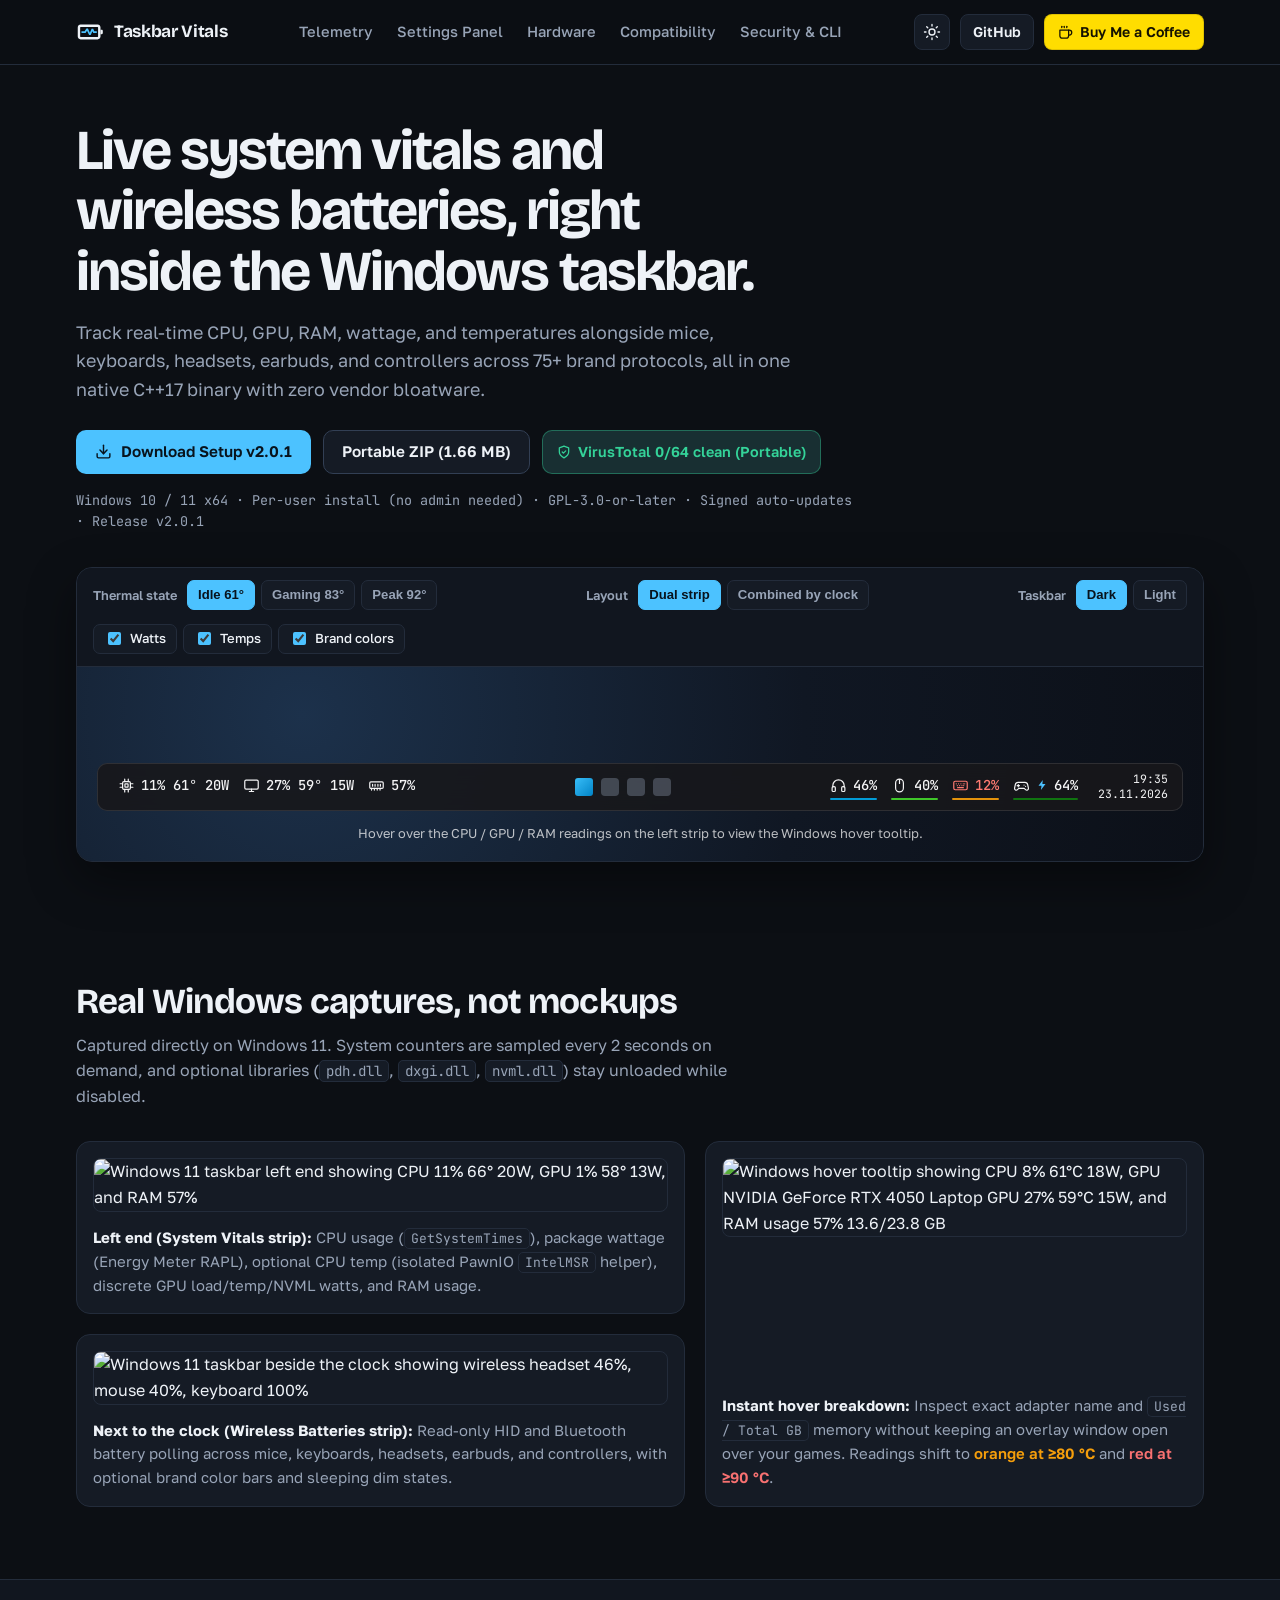
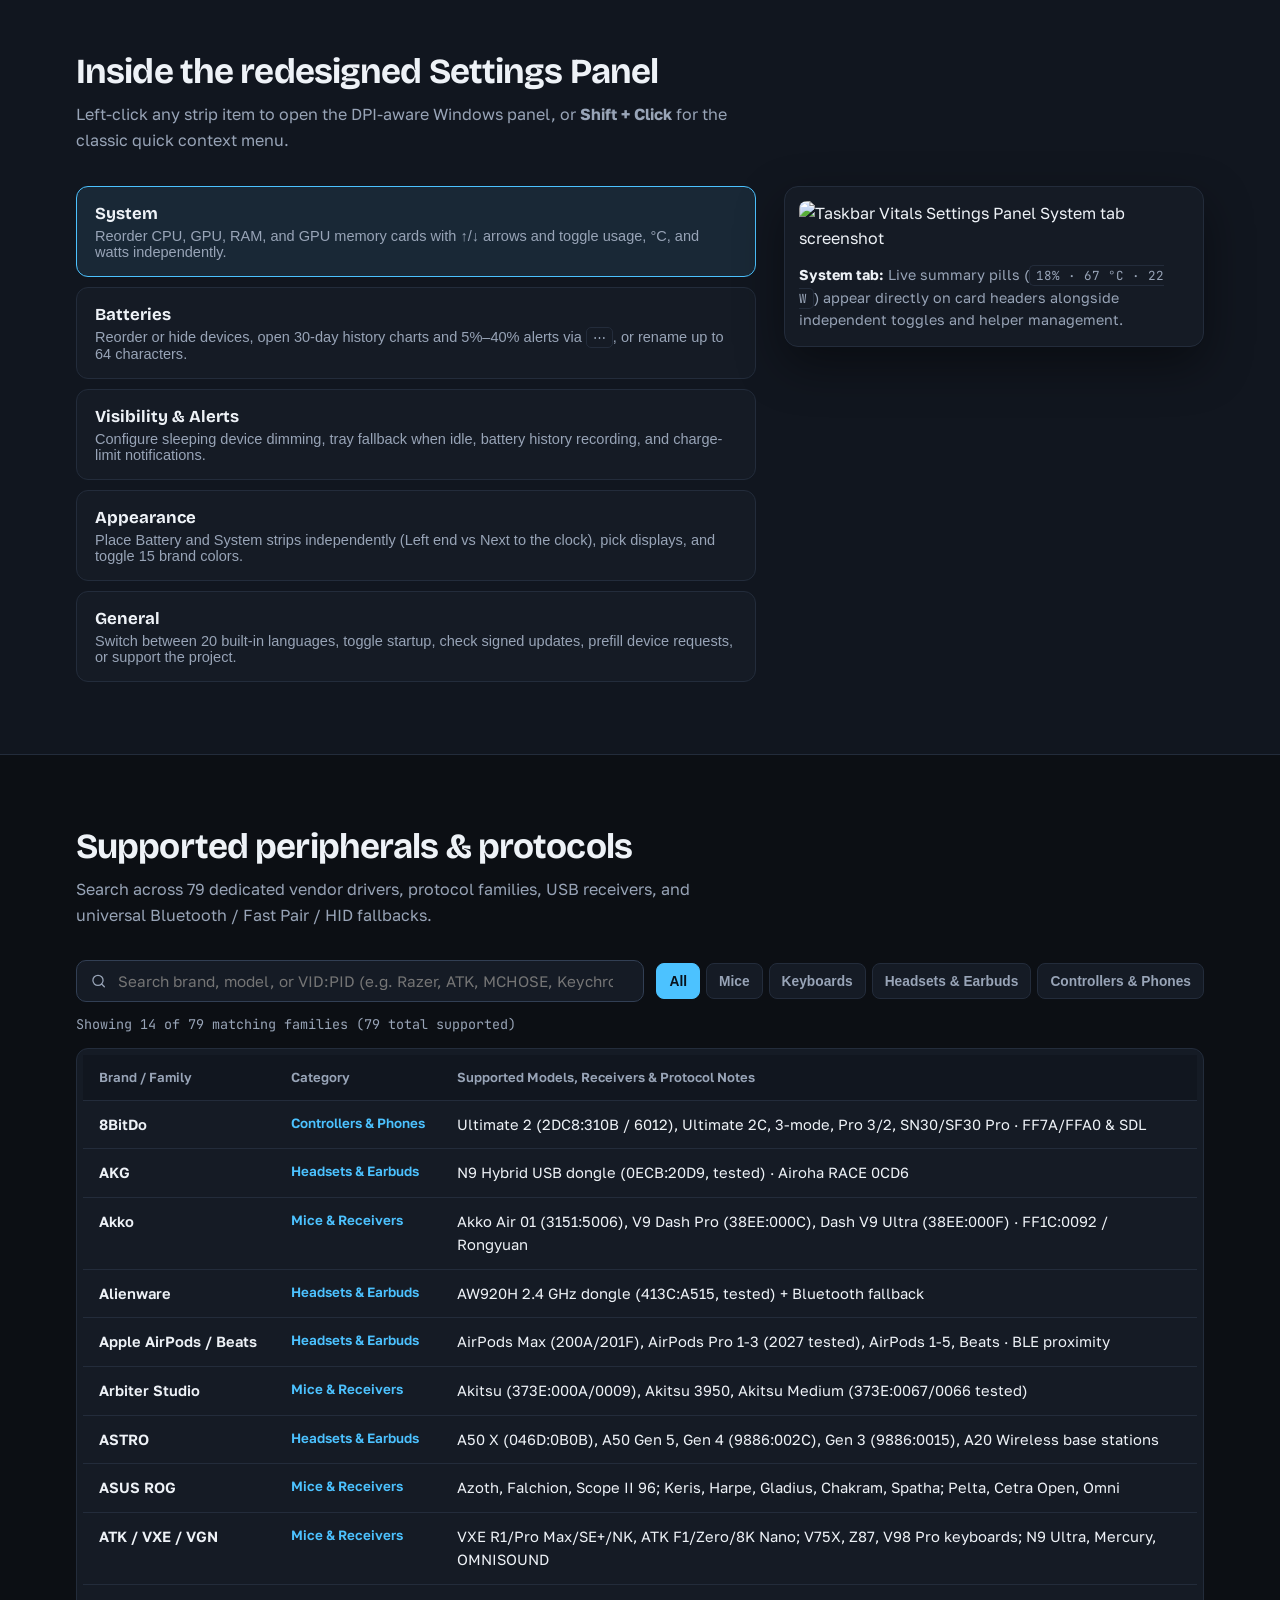
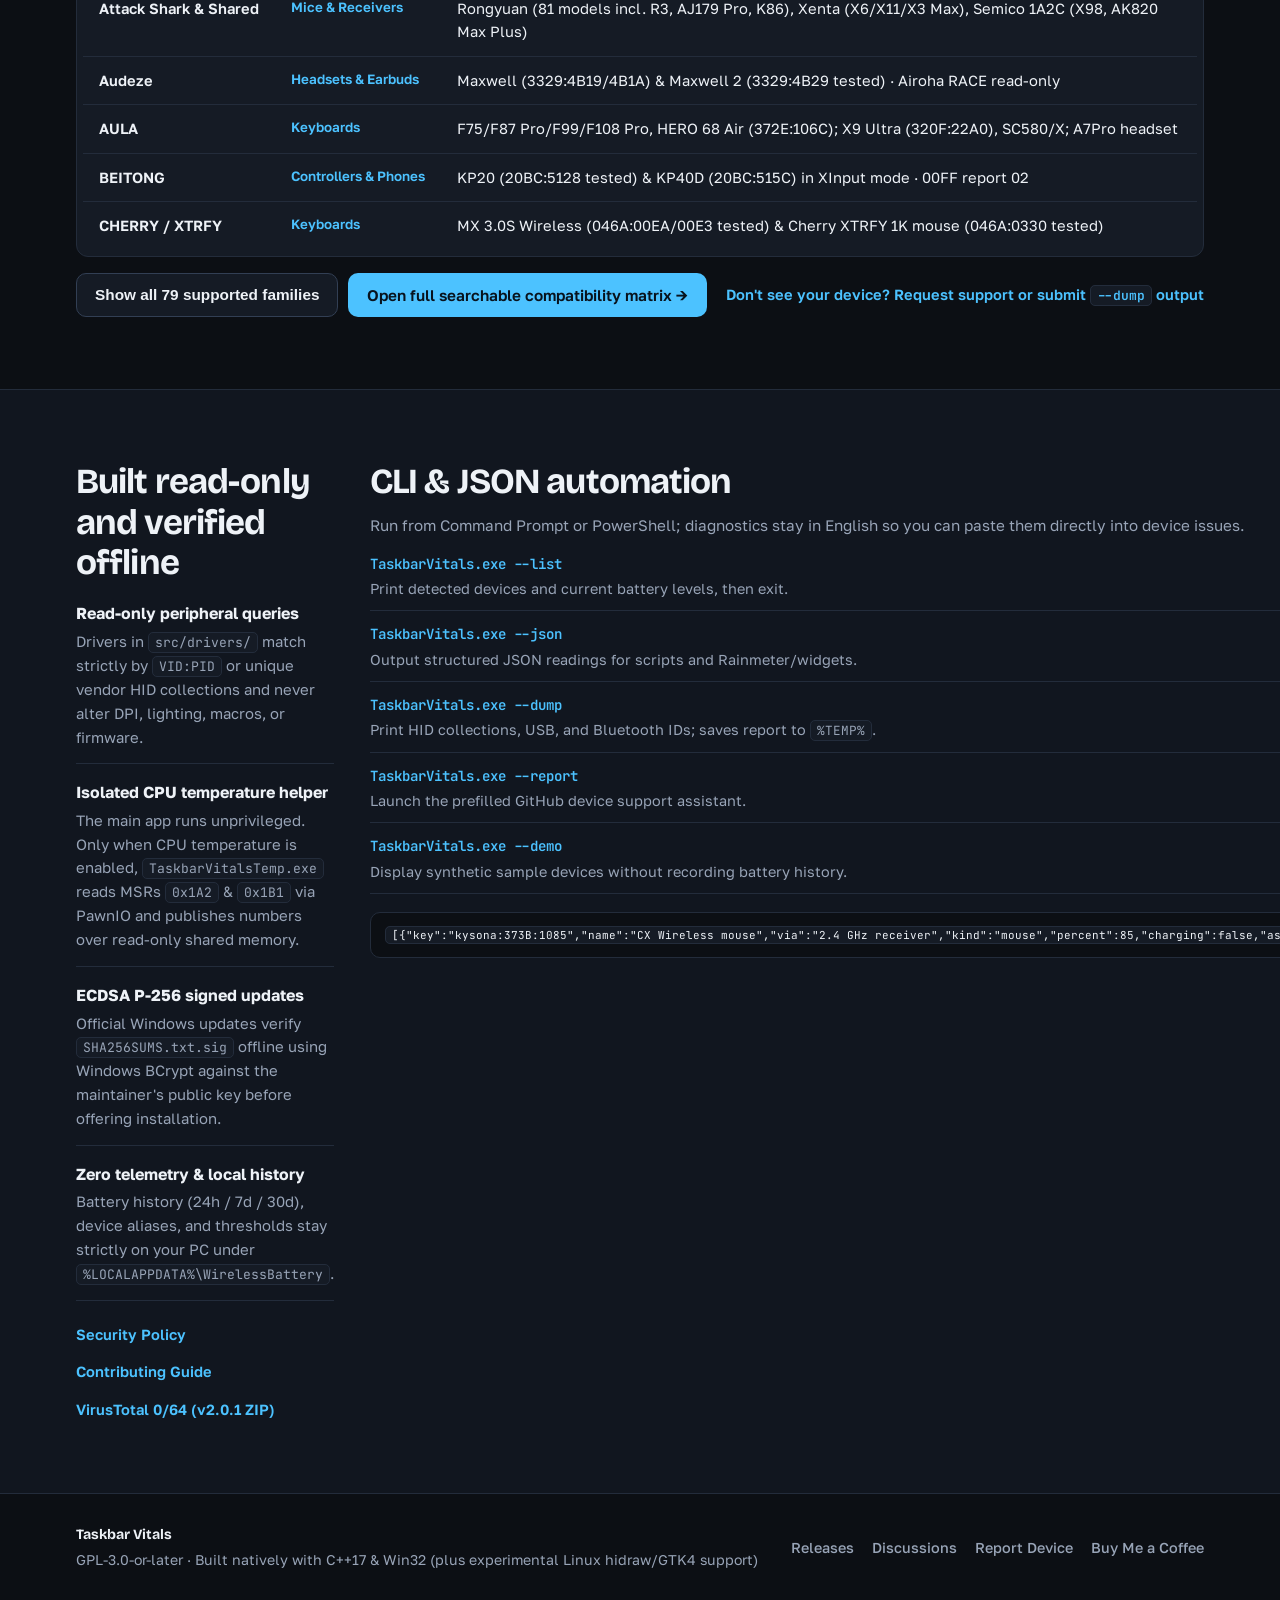
==== site/index.html @ dc050e10 "Merge overnight improvements and package Taskbar Vitals 2.0.0" ====
<!DOCTYPE html>
<html lang="en" data-theme="dark">
<head>
  <meta charset="utf-8">
  <meta name="viewport" content="width=device-width, initial-scale=1">
  <title>Taskbar Vitals: Live Windows System Telemetry &amp; Wireless Peripheral Batteries</title>
  <meta name="description" content="Native C++17 utility for Windows 10 and 11 that displays live CPU, GPU, RAM, wattage, and temperature metrics alongside wireless mouse, keyboard, headset, and controller battery levels directly on your taskbar.">
  <meta property="og:title" content="Taskbar Vitals">
  <meta property="og:description" content="Live CPU, GPU, RAM &amp; wattage telemetry plus direct wireless peripheral battery levels on the Windows taskbar.">
  <meta property="og:type" content="website">
  <meta property="og:url" content="https://symnistaken.github.io/TaskbarVitals/">
  <link rel="icon" type="image/svg+xml" href="docs/readme/logo-dark.svg">
  <link rel="preconnect" href="https://fonts.googleapis.com">
  <link rel="preconnect" href="https://fonts.gstatic.com" crossorigin>
  <link href="https://fonts.googleapis.com/css2?family=Bricolage+Grotesque:opsz,wght@12..96,500;12..96,600;12..96,700&family=Golos+Text:wght@400;500;600&family=JetBrains+Mono:wght@400;500&display=swap" rel="stylesheet">
  <link rel="stylesheet" href="styles.css">
</head>
<body>
  <a class="skip-link" href="#main">Skip to content</a>

  <header class="site-header">
    <div class="container header-inner">
      <a class="brand" href="#top" aria-label="Taskbar Vitals home">
        <svg class="brand-mark" width="28" height="28" viewBox="0 0 512 512" aria-hidden="true">
          <path d="M84,120 H396 C424.7,120 448,143.3 448,172 V340 C448,368.7 424.7,392 396,392 H84 C55.3,392 32,368.7 32,340 V172 C32,143.3 55.3,120 84,120 Z M84,164 H396 C400.4,164 404,167.6 404,172 V340 C404,344.4 400.4,348 396,348 H84 C79.6,348 76,344.4 76,340 V172 C76,167.6 79.6,164 84,164 Z" fill="currentColor" fill-rule="evenodd" clip-rule="evenodd"/>
          <path d="M448,216 H470 C481,216 490,225 490,236 V276 C490,287 481,296 470,296 H448 Z" fill="currentColor"/>
          <path d="M100,272 L174.5,272 L201.5,232.2 L239.5,312.8 L268.6,312.6 L300.7,241.3 L316.1,272 L380,272 L380,240 L335.9,240 L314.3,196.8 L285.4,197.4 L253.7,267.8 L218.5,193.2 L190.8,191 L157.5,240 L100,240 Z" fill="var(--accent)"/>
        </svg>
        <span class="brand-name">Taskbar Vitals</span>
      </a>

      <nav class="main-nav" aria-label="Primary navigation">
        <a href="#telemetry">Telemetry</a>
        <a href="#settings">Settings Panel</a>
        <a href="#hardware">Hardware</a>
        <a href="compatibility.html">Compatibility</a>
        <a href="#security">Security &amp; CLI</a>
      </nav>

      <div class="header-actions">
        <button id="theme-toggle" class="icon-btn" type="button" aria-label="Toggle light or dark site theme" title="Switch theme">
          <svg width="18" height="18" viewBox="0 0 24 24" fill="none" stroke="currentColor" stroke-width="1.8" stroke-linecap="round" stroke-linejoin="round" aria-hidden="true">
            <circle cx="12" cy="12" r="4"/>
            <path d="M12 2v2M12 20v2M4.93 4.93l1.41 1.41M17.66 17.66l1.41 1.41M2 12h2M20 12h2M6.34 17.66l-1.41 1.41M19.07 4.93l-1.41 1.41"/>
          </svg>
        </button>
        <a class="nav-link-btn" href="https://github.com/symNistaken/TaskbarVitals" target="_blank" rel="noopener">GitHub</a>
        <a class="coffee-btn" href="https://buymeacoffee.com/symnistaken" target="_blank" rel="noopener">
          <svg width="15" height="15" viewBox="0 0 24 24" fill="none" stroke="currentColor" stroke-width="2" stroke-linecap="round" stroke-linejoin="round" aria-hidden="true">
            <path d="M17 8h1a4 4 0 1 1 0 8h-1"/>
            <path d="M3 8h14v9a4 4 0 0 1-4 4H7a4 4 0 0 1-4-4Z"/>
            <line x1="6" x2="6" y1="2" y2="4"/>
            <line x1="10" x2="10" y1="2" y2="4"/>
            <line x1="14" x2="14" y1="2" y2="4"/>
          </svg>
          <span>Buy Me a Coffee</span>
        </a>
      </div>
    </div>
  </header>

  <main id="main">
    <section id="top" class="hero">
      <div class="container">
        <div class="hero-copy">
          <h1>Live system vitals and wireless batteries, right inside the Windows taskbar.</h1>
          <p class="hero-lead">
            Track real-time CPU, GPU, RAM, wattage, and temperatures alongside mice, keyboards, headsets, earbuds, and controllers across 75+ brand protocols, all in one native C++17 binary with zero vendor bloatware.
          </p>

          <div class="hero-cta-row">
            <a id="download-setup-btn" class="btn btn-primary" href="https://github.com/symNistaken/TaskbarVitals/releases/download/v2.0.1/TaskbarVitals-Setup-2.0.1.exe">
              <svg width="17" height="17" viewBox="0 0 24 24" fill="none" stroke="currentColor" stroke-width="2" stroke-linecap="round" stroke-linejoin="round" aria-hidden="true">
                <path d="M21 15v4a2 2 0 0 1-2 2H5a2 2 0 0 1-2-2v-4"/>
                <polyline points="7 10 12 15 17 10"/>
                <line x1="12" x2="12" y1="15" y2="3"/>
              </svg>
              <span id="download-setup-label">Download Setup v2.0.1</span>
            </a>
            <a id="download-zip-btn" class="btn btn-secondary" href="https://github.com/symNistaken/TaskbarVitals/releases/download/v2.0.1/TaskbarVitals-2.0.1-portable.zip">
              <span id="download-zip-label">Portable ZIP (1.66 MB)</span>
            </a>
            <a class="vt-pill" href="https://www.virustotal.com/gui/file/61670399e3f125e274d904cc1d2a103986161d6975e5c0ac3d7eeba90c66ba6a" target="_blank" rel="noopener">
              <svg width="14" height="14" viewBox="0 0 24 24" fill="none" stroke="currentColor" stroke-width="2.2" stroke-linecap="round" stroke-linejoin="round" aria-hidden="true">
                <path d="M12 22s8-4 8-10V5l-8-3-8 3v7c0 6 8 10 8 10z"/>
                <polyline points="9 12 11 14 15 10"/>
              </svg>
              <span>VirusTotal 0/64 clean (Portable)</span>
            </a>
          </div>

          <p class="hero-facts mono">
            Windows 10 / 11 x64 · Per-user install (no admin needed) · GPL-3.0-or-later · Signed auto-updates · Release <span id="live-version">v2.0.1</span>
          </p>
        </div>

        <div class="sim-shell" aria-label="Interactive Windows taskbar simulator">
          <div class="sim-controls">
            <div class="control-group" role="group" aria-label="Load temperature preset">
              <span class="control-label">Thermal state</span>
              <button class="seg-btn is-active" type="button" data-preset="normal">Idle 61°</button>
              <button class="seg-btn" type="button" data-preset="elevated">Gaming 83°</button>
              <button class="seg-btn" type="button" data-preset="high">Peak 92°</button>
            </div>

            <div class="control-group" role="group" aria-label="Strip placement">
              <span class="control-label">Layout</span>
              <button class="seg-btn is-active" type="button" data-layout="dual">Dual strip</button>
              <button class="seg-btn" type="button" data-layout="combined">Combined by clock</button>
            </div>

            <div class="control-group" role="group" aria-label="Taskbar theme">
              <span class="control-label">Taskbar</span>
              <button class="seg-btn is-active" type="button" data-bar-theme="dark">Dark</button>
              <button class="seg-btn" type="button" data-bar-theme="light">Light</button>
            </div>

            <div class="control-group" role="group" aria-label="Toggle telemetry indicators">
              <label class="check-chip"><input type="checkbox" data-toggle="watts" checked><span>Watts</span></label>
              <label class="check-chip"><input type="checkbox" data-toggle="temps" checked><span>Temps</span></label>
              <label class="check-chip"><input type="checkbox" data-toggle="brands" checked><span>Brand colors</span></label>
            </div>
          </div>

          <div id="desktop-stage" class="desktop-stage" data-bar-theme="dark">
            <div id="sim-tooltip" class="sim-tooltip" role="status" aria-live="polite">
              <div>CPU: <span id="tt-cpu">11%, 61 °C, 20 W</span></div>
              <div>GPU (NVIDIA GeForce RTX 4050 Laptop GPU): <span id="tt-gpu">27%, 59 °C, 15 W</span></div>
              <div>RAM usage: <span id="tt-ram">57% (13.6 / 23.8 GB)</span></div>
            </div>

            <div id="taskbar-preview" class="taskbar-preview" data-layout="dual">
              <div id="strip-system" class="strip strip-left" tabindex="0" aria-label="Hover or focus to inspect live system tooltip">
                <span class="strip-item" id="item-cpu">
                  <svg class="tv-ico" viewBox="0 0 24 24" aria-hidden="true"><rect x="6.5" y="6.5" width="11" height="11" rx="1.8"/><rect x="9.8" y="9.8" width="4.4" height="4.4" rx=".6"/><path d="M9.5 3v3.5M14.5 3v3.5M9.5 17.5V21M14.5 17.5V21M3 9.5h3.5M3 14.5h3.5M17.5 9.5H21M17.5 14.5H21"/></svg>
                  <span class="mono" id="val-cpu">11% 61° 20W</span>
                </span>
                <span class="strip-item" id="item-gpu">
                  <svg class="tv-ico" viewBox="0 0 24 24" aria-hidden="true"><rect x="2.5" y="4.5" width="19" height="12.5" rx="1.8"/><path d="M9 20.5h6M12 17v3.5"/></svg>
                  <span class="mono" id="val-gpu">27% 59° 15W</span>
                </span>
                <span class="strip-item" id="item-ram">
                  <svg class="tv-ico" viewBox="0 0 24 24" aria-hidden="true"><rect x="2.5" y="7" width="19" height="9" rx="1.6"/><path d="M6.5 10.5v2.5M10 10.5v2.5M14 10.5v2.5M17.5 10.5v2.5M5 16v2.5M9 16v2.5M13 16v2.5M17 16v2.5"/></svg>
                  <span class="mono" id="val-ram">57%</span>
                </span>
              </div>

              <div class="taskbar-center-icons" aria-hidden="true">
                <span class="win-start"></span>
                <span class="win-app"></span>
                <span class="win-app"></span>
                <span class="win-app"></span>
              </div>

              <div class="taskbar-right">
                <div id="strip-batteries" class="strip strip-right">
                  <span class="strip-item bat-item" data-brand="#00a8e8">
                    <svg class="tv-ico" viewBox="0 0 24 24" aria-hidden="true"><path d="M4 14v-2a8 8 0 0 1 16 0v2"/><rect x="3" y="13.5" width="4.5" height="7" rx="1.6"/><rect x="16.5" y="13.5" width="4.5" height="7" rx="1.6"/></svg>
                    <span class="mono">46%</span>
                    <span class="brand-bar" style="background:#00a8e8"></span>
                  </span>
                  <span class="strip-item bat-item" data-brand="#44d62c">
                    <svg class="tv-ico" viewBox="0 0 24 24" aria-hidden="true"><rect x="6.5" y="3" width="11" height="18" rx="5.5"/><path d="M12 3.5v5.5"/></svg>
                    <span class="mono">40%</span>
                    <span class="brand-bar" style="background:#44d62c"></span>
                  </span>
                  <span class="strip-item bat-item is-low" data-brand="#f59e0b">
                    <svg class="tv-ico" viewBox="0 0 24 24" aria-hidden="true"><rect x="2.5" y="6" width="19" height="12" rx="2"/><path d="M6 9.6h.01M9.3 9.6h.01M12.6 9.6h.01M15.9 9.6h.01M18 9.6h.01M7.5 12.2h.01M10.8 12.2h.01M14.1 12.2h.01M16.6 12.2h.01M8 15h8"/></svg>
                    <span class="mono">12%</span>
                    <span class="brand-bar" style="background:#f59e0b"></span>
                  </span>
                  <span class="strip-item bat-item" data-brand="#107c10">
                    <svg class="tv-ico" viewBox="0 0 24 24" aria-hidden="true"><path d="M7.2 7.5h9.6a4 4 0 0 1 3.9 3.2l1.1 5.1a2.4 2.4 0 0 1-4.1 2.1L15.8 16H8.2l-1.9 1.9a2.4 2.4 0 0 1-4.1-2.1l1.1-5.1a4 4 0 0 1 3.9-3.2z"/><path d="M7.5 10.6v3.2M5.9 12.2h3.2M15.6 11.4h.01M17.8 13.2h.01"/></svg>
                    <svg class="bolt-ico" viewBox="0 0 24 24" aria-hidden="true"><path d="M13.5 2 5 13.5h6L9.8 22 19 9.8h-6.2z"/></svg>
                    <span class="mono">64%</span>
                    <span class="brand-bar" style="background:#107c10"></span>
                  </span>
                </div>
                <div class="win-clock mono" aria-hidden="true">
                  <span>19:35</span>
                  <span>23.11.2026</span>
                </div>
              </div>
            </div>
            <p class="stage-hint">Hover over the CPU / GPU / RAM readings on the left strip to view the Windows hover tooltip.</p>
          </div>
        </div>
      </div>
    </section>

    <section id="telemetry" class="band">
      <div class="container">
        <div class="section-head">
          <h2>Real Windows captures, not mockups</h2>
          <p>Captured directly on Windows 11. System counters are sampled every 2 seconds on demand, and optional libraries (<code>pdh.dll</code>, <code>dxgi.dll</code>, <code>nvml.dll</code>) stay unloaded while disabled.</p>
        </div>

        <div class="captures-layout">
          <div class="capture-stack">
            <figure class="capture-frame">
              <img src="docs/screenshots/strip-vitals.png" alt="Windows 11 taskbar left end showing CPU 11% 66° 20W, GPU 1% 58° 13W, and RAM 57%">
              <figcaption>
                <strong>Left end (System Vitals strip):</strong> CPU usage (<code>GetSystemTimes</code>), package wattage (Energy Meter RAPL), optional CPU temp (isolated PawnIO <code>IntelMSR</code> helper), discrete GPU load/temp/NVML watts, and RAM usage.
              </figcaption>
            </figure>

            <figure class="capture-frame">
              <img src="docs/screenshots/strip-batteries.png" alt="Windows 11 taskbar beside the clock showing wireless headset 46%, mouse 40%, keyboard 100%">
              <figcaption>
                <strong>Next to the clock (Wireless Batteries strip):</strong> Read-only HID and Bluetooth battery polling across mice, keyboards, headsets, earbuds, and controllers, with optional brand color bars and sleeping dim states.
              </figcaption>
            </figure>
          </div>

          <figure class="capture-frame capture-tooltip">
            <img src="docs/screenshots/tooltip-vitals.png" alt="Windows hover tooltip showing CPU 8% 61°C 18W, GPU NVIDIA GeForce RTX 4050 Laptop GPU 27% 59°C 15W, and RAM usage 57% 13.6/23.8 GB">
            <figcaption>
              <strong>Instant hover breakdown:</strong> Inspect exact adapter name and <code>Used / Total GB</code> memory without keeping an overlay window open over your games. Readings shift to <span class="tone-amber">orange at ≥80 °C</span> and <span class="tone-red">red at ≥90 °C</span>.
            </figcaption>
          </figure>
        </div>
      </div>
    </section>

    <section id="settings" class="band band-tinted">
      <div class="container">
        <div class="section-head">
          <h2>Inside the redesigned Settings Panel</h2>
          <p>Left-click any strip item to open the DPI-aware Windows panel, or <strong>Shift + Click</strong> for the classic quick context menu.</p>
        </div>

        <div class="panel-showcase">
          <div class="panel-tabs-col">
            <div class="panel-tab-list" role="tablist" aria-label="Settings Panel tabs">
              <button class="panel-tab-btn is-active" role="tab" aria-selected="true" data-tab="system" type="button">
                <strong>System</strong>
                <span>Reorder CPU, GPU, RAM, and GPU memory cards with ↑/↓ arrows and toggle usage, °C, and watts independently.</span>
              </button>
              <button class="panel-tab-btn" role="tab" aria-selected="false" data-tab="batteries" type="button">
                <strong>Batteries</strong>
                <span>Reorder or hide devices, open 30-day history charts and 5%–40% alerts via <code>⋯</code>, or rename up to 64 characters.</span>
              </button>
              <button class="panel-tab-btn" role="tab" aria-selected="false" data-tab="batteries-options" type="button">
                <strong>Visibility &amp; Alerts</strong>
                <span>Configure sleeping device dimming, tray fallback when idle, battery history recording, and charge-limit notifications.</span>
              </button>
              <button class="panel-tab-btn" role="tab" aria-selected="false" data-tab="appearance" type="button">
                <strong>Appearance</strong>
                <span>Place Battery and System strips independently (Left end vs Next to the clock), pick displays, and toggle 15 brand colors.</span>
              </button>
              <button class="panel-tab-btn" role="tab" aria-selected="false" data-tab="general" type="button">
                <strong>General</strong>
                <span>Switch between 20 built-in languages, toggle startup, check signed updates, prefill device requests, or support the project.</span>
              </button>
            </div>
          </div>

          <div class="panel-stage-col">
            <figure class="panel-shot-wrap">
              <img id="panel-shot-img" src="docs/screenshots/panel-system.png" alt="Taskbar Vitals Settings Panel System tab screenshot">
              <figcaption id="panel-shot-cap">
                <strong>System tab:</strong> Live summary pills (<code>18% · 67 °C · 22 W</code>) appear directly on card headers alongside independent toggles and helper management.
              </figcaption>
            </figure>
          </div>
        </div>
      </div>
    </section>

    <section id="hardware" class="band">
      <div class="container">
        <div class="section-head">
          <h2>Supported peripherals &amp; protocols</h2>
          <p>Search across 79 dedicated vendor drivers, protocol families, USB receivers, and universal Bluetooth / Fast Pair / HID fallbacks.</p>
        </div>

        <div class="hw-toolbar">
          <label class="hw-search-wrap" for="hw-search">
            <svg width="16" height="16" viewBox="0 0 24 24" fill="none" stroke="currentColor" stroke-width="2" stroke-linecap="round" stroke-linejoin="round" aria-hidden="true">
              <circle cx="11" cy="11" r="8"/>
              <line x1="21" x2="16.65" y1="21" y2="16.65"/>
            </svg>
            <input id="hw-search" type="search" placeholder="Search brand, model, or VID:PID (e.g. Razer, ATK, MCHOSE, Keychron, 046D)..." autocomplete="off">
          </label>

          <div class="hw-filters" role="group" aria-label="Filter hardware by category">
            <button class="filter-btn is-active" type="button" data-cat="all">All</button>
            <button class="filter-btn" type="button" data-cat="mice">Mice</button>
            <button class="filter-btn" type="button" data-cat="keyboards">Keyboards</button>
            <button class="filter-btn" type="button" data-cat="audio">Headsets &amp; Earbuds</button>
            <button class="filter-btn" type="button" data-cat="controllers">Controllers &amp; Phones</button>
          </div>
        </div>

        <p id="hw-count" class="hw-count mono"></p>

        <div class="hw-table-wrap">
          <table class="hw-table">
            <thead>
              <tr>
                <th>Brand / Family</th>
                <th>Category</th>
                <th>Supported Models, Receivers &amp; Protocol Notes</th>
              </tr>
            </thead>
            <tbody id="hw-tbody"></tbody>
          </table>
        </div>

        <div class="hw-footer-bar">
          <div class="hw-footer-actions">
            <button id="hw-expand-btn" class="btn btn-secondary" type="button">Show all matching brands</button>
            <a id="hw-matrix-link" class="btn btn-primary" href="compatibility.html">Open full searchable compatibility matrix &rarr;</a>
          </div>
          <a class="text-link" href="https://github.com/symNistaken/TaskbarVitals/issues/new?template=device-request.yml" target="_blank" rel="noopener">
            Don't see your device? Request support or submit <code>--dump</code> output
          </a>
        </div>
      </div>
    </section>

    <section id="security" class="band band-tinted">
      <div class="container">
        <div class="ledger-grid">
          <div class="ledger-block">
            <h2>Built read-only and verified offline</h2>
            <ul class="fact-list">
              <li>
                <strong>Read-only peripheral queries</strong>
                <span>Drivers in <code>src/drivers/</code> match strictly by <code>VID:PID</code> or unique vendor HID collections and never alter DPI, lighting, macros, or firmware.</span>
              </li>
              <li>
                <strong>Isolated CPU temperature helper</strong>
                <span>The main app runs unprivileged. Only when CPU temperature is enabled, <code>TaskbarVitalsTemp.exe</code> reads MSRs <code>0x1A2</code> &amp; <code>0x1B1</code> via PawnIO and publishes numbers over read-only shared memory.</span>
              </li>
              <li>
                <strong>ECDSA P-256 signed updates</strong>
                <span>Official Windows updates verify <code>SHA256SUMS.txt.sig</code> offline using Windows BCrypt against the maintainer's public key before offering installation.</span>
              </li>
              <li>
                <strong>Zero telemetry &amp; local history</strong>
                <span>Battery history (24h / 7d / 30d), device aliases, and thresholds stay strictly on your PC under <code>%LOCALAPPDATA%\WirelessBattery</code>.</span>
              </li>
            </ul>
            <div class="doc-links">
              <a href="https://github.com/symNistaken/TaskbarVitals/blob/main/SECURITY.md" target="_blank" rel="noopener">Security Policy</a>
              <a href="https://github.com/symNistaken/TaskbarVitals/blob/main/CONTRIBUTING.md" target="_blank" rel="noopener">Contributing Guide</a>
              <a href="https://www.virustotal.com/gui/file/61670399e3f125e274d904cc1d2a103986161d6975e5c0ac3d7eeba90c66ba6a" target="_blank" rel="noopener">VirusTotal 0/64 (v2.0.1 ZIP)</a>
            </div>
          </div>

          <div class="ledger-block">
            <h2>CLI &amp; JSON automation</h2>
            <p class="ledger-sub">Run from Command Prompt or PowerShell; diagnostics stay in English so you can paste them directly into device issues.</p>
            <dl class="cli-list">
              <div><dt class="mono">TaskbarVitals.exe --list</dt><dd>Print detected devices and current battery levels, then exit.</dd></div>
              <div><dt class="mono">TaskbarVitals.exe --json</dt><dd>Output structured JSON readings for scripts and Rainmeter/widgets.</dd></div>
              <div><dt class="mono">TaskbarVitals.exe --dump</dt><dd>Print HID collections, USB, and Bluetooth IDs; saves report to <code>%TEMP%</code>.</dd></div>
              <div><dt class="mono">TaskbarVitals.exe --report</dt><dd>Launch the prefilled GitHub device support assistant.</dd></div>
              <div><dt class="mono">TaskbarVitals.exe --demo</dt><dd>Display synthetic sample devices without recording battery history.</dd></div>
            </dl>
            <pre class="code-box mono"><code>[{"key":"kysona:373B:1085","name":"CX Wireless mouse","via":"2.4 GHz receiver","kind":"mouse","percent":85,"charging":false,"asleep":false,"connected":true,"millivolts":4029,"graceSec":1800}]</code></pre>
          </div>
        </div>
      </div>
    </section>
  </main>

  <footer class="site-footer">
    <div class="container footer-inner">
      <div class="footer-left">
        <strong>Taskbar Vitals</strong>
        <span>GPL-3.0-or-later · Built natively with C++17 &amp; Win32 (plus experimental Linux hidraw/GTK4 support)</span>
      </div>
      <div class="footer-links">
        <a href="https://github.com/symNistaken/TaskbarVitals/releases" target="_blank" rel="noopener">Releases</a>
        <a href="https://github.com/symNistaken/TaskbarVitals/discussions" target="_blank" rel="noopener">Discussions</a>
        <a href="https://github.com/symNistaken/TaskbarVitals/issues/new/choose" target="_blank" rel="noopener">Report Device</a>
        <a href="https://buymeacoffee.com/symnistaken" target="_blank" rel="noopener">Buy Me a Coffee</a>
      </div>
    </div>
  </footer>

  <script src="app.js"></script>
</body>
</html>
---- site/styles.css ----
:root {
  --bg: #0c0f14;
  --bg-tinted: #11161f;
  --surface: #151b25;
  --surface-hover: #1b2330;
  --border: #232c3b;
  --border-strong: #323f54;
  --fg: #eef2f7;
  --fg-muted: #98a4b7;
  --accent: #4cc2ff;
  --accent-fg: #08131d;
  --accent-soft: rgba(76, 194, 255, 0.12);
  --amber: #f59e0b;
  --red: #f87171;
  --green: #34d399;
  --coffee: #ffdd00;
  --coffee-fg: #141100;
  --shadow: 0 18px 48px rgba(0, 0, 0, 0.42);
  --ease-out: cubic-bezier(0.23, 1, 0.32, 1);
  --font-display: 'Bricolage Grotesque', 'Segoe UI Variable Display', 'Segoe UI', system-ui, sans-serif;
  --font-sans: 'Golos Text', 'Segoe UI Variable Text', 'Segoe UI', system-ui, sans-serif;
  --font-mono: 'JetBrains Mono', 'Cascadia Code', Consolas, monospace;
}

html[data-theme="light"] {
  --bg: #f6f8fb;
  --bg-tinted: #edf1f7;
  --surface: #ffffff;
  --surface-hover: #f2f5fa;
  --border: #d8e0eb;
  --border-strong: #becad9;
  --fg: #121721;
  --fg-muted: #526075;
  --accent: #0067c0;
  --accent-fg: #ffffff;
  --accent-soft: rgba(0, 103, 192, 0.09);
  --amber: #b45309;
  --red: #c42b1c;
  --green: #0f7b0f;
  --shadow: 0 16px 40px rgba(15, 23, 42, 0.09);
}

*,
*::before,
*::after {
  box-sizing: border-box;
}

html {
  scroll-behavior: smooth;
  color-scheme: dark light;
}

body {
  margin: 0;
  font-family: var(--font-sans);
  font-size: 16px;
  line-height: 1.6;
  color: var(--fg);
  background: var(--bg);
  -webkit-font-smoothing: antialiased;
}

::selection {
  background: var(--accent);
  color: var(--accent-fg);
}

::-webkit-scrollbar {
  width: 10px;
  height: 10px;
}

::-webkit-scrollbar-track {
  background: var(--bg);
}

::-webkit-scrollbar-thumb {
  background: var(--border-strong);
  border-radius: 5px;
  border: 2px solid var(--bg);
}

:focus-visible {
  outline: 2px solid var(--accent);
  outline-offset: 2px;
}

.skip-link {
  position: absolute;
  left: -9999px;
  top: 8px;
  z-index: 999;
  padding: 8px 14px;
  background: var(--accent);
  color: var(--accent-fg);
  font-weight: 600;
  border-radius: 8px;
}

.skip-link:focus {
  left: 12px;
}

.mono {
  font-family: var(--font-mono);
  font-variant-numeric: tabular-nums;
}

code {
  font-family: var(--font-mono);
  font-size: 0.88em;
  padding: 1px 6px;
  border-radius: 5px;
  background: var(--surface);
  border: 1px solid var(--border);
}

.container {
  width: min(1160px, 100%);
  padding-inline: 16px;
  margin-inline: auto;
}

/* Header */
.site-header {
  position: sticky;
  top: 0;
  z-index: 50;
  background: color-mix(in srgb, var(--bg) 88%, transparent);
  backdrop-filter: blur(10px);
  border-bottom: 1px solid var(--border);
}

.header-inner {
  display: flex;
  align-items: center;
  justify-content: space-between;
  gap: 20px;
  min-height: 64px;
}

.brand {
  display: inline-flex;
  align-items: center;
  gap: 10px;
  color: var(--fg);
  text-decoration: none;
  font-family: var(--font-display);
  font-weight: 700;
  font-size: 1.08rem;
  letter-spacing: -0.02em;
}

.main-nav {
  display: flex;
  align-items: center;
  gap: 24px;
}

.main-nav a {
  color: var(--fg-muted);
  text-decoration: none;
  font-size: 0.92rem;
  font-weight: 500;
  transition: color 140ms var(--ease-out);
}

.main-nav a:hover {
  color: var(--fg);
}

.header-actions {
  display: flex;
  align-items: center;
  gap: 10px;
}

.icon-btn,
.nav-link-btn,
.coffee-btn {
  display: inline-flex;
  align-items: center;
  justify-content: center;
  gap: 7px;
  height: 36px;
  border-radius: 8px;
  font-size: 0.88rem;
  font-weight: 600;
  text-decoration: none;
  cursor: pointer;
  transition: transform 150ms var(--ease-out), background-color 150ms var(--ease-out), border-color 150ms var(--ease-out);
}

.icon-btn:active,
.nav-link-btn:active,
.coffee-btn:active,
.btn:active,
.seg-btn:active,
.panel-tab-btn:active {
  transform: scale(0.97);
}

.icon-btn {
  width: 36px;
  background: var(--surface);
  border: 1px solid var(--border);
  color: var(--fg);
}

.nav-link-btn {
  padding: 0 12px;
  background: var(--surface);
  border: 1px solid var(--border);
  color: var(--fg);
}

.coffee-btn {
  padding: 0 13px;
  background: var(--coffee);
  color: var(--coffee-fg);
  border: 1px solid rgba(0, 0, 0, 0.12);
}

/* Hero */
.hero {
  padding: 56px 0 48px;
}

.hero-copy {
  max-width: 78ch;
}

h1 {
  margin: 0 0 16px;
  font-family: var(--font-display);
  font-size: clamp(2.1rem, 4.4vw, 3.55rem);
  font-weight: 700;
  line-height: 1.07;
  letter-spacing: -0.035em;
  text-wrap: balance;
}

.hero-lead {
  margin: 0 0 26px;
  max-width: 66ch;
  font-size: 1.12rem;
  color: var(--fg-muted);
}

.hero-cta-row {
  display: flex;
  flex-wrap: wrap;
  align-items: center;
  gap: 12px;
  margin-bottom: 16px;
}

.btn {
  display: inline-flex;
  align-items: center;
  gap: 9px;
  height: 44px;
  padding: 0 18px;
  border-radius: 10px;
  font-weight: 600;
  font-size: 0.96rem;
  text-decoration: none;
  cursor: pointer;
  border: 1px solid transparent;
  transition: transform 150ms var(--ease-out), background-color 150ms var(--ease-out), border-color 150ms var(--ease-out);
}

.btn-primary {
  background: var(--accent);
  color: var(--accent-fg);
}

.btn-secondary {
  background: var(--surface);
  border-color: var(--border-strong);
  color: var(--fg);
}

@media (hover: hover) and (pointer: fine) {
  .btn-secondary:hover,
  .icon-btn:hover,
  .nav-link-btn:hover {
    background: var(--surface-hover);
    border-color: var(--accent);
  }
}

.vt-pill {
  display: inline-flex;
  align-items: center;
  gap: 7px;
  height: 44px;
  padding: 0 14px;
  border-radius: 10px;
  background: color-mix(in srgb, var(--green) 11%, var(--surface));
  border: 1px solid color-mix(in srgb, var(--green) 38%, transparent);
  color: var(--green);
  font-size: 0.9rem;
  font-weight: 600;
  text-decoration: none;
}

.hero-facts {
  margin: 0;
  font-size: 0.84rem;
  color: var(--fg-muted);
}

/* Interactive Taskbar Simulator */
.sim-shell {
  margin-top: 34px;
  border: 1px solid var(--border);
  border-radius: 16px;
  background: var(--surface);
  box-shadow: var(--shadow);
  overflow: hidden;
}

.sim-controls {
  display: flex;
  flex-wrap: wrap;
  align-items: center;
  justify-content: space-between;
  gap: 14px;
  padding: 12px 16px;
  border-bottom: 1px solid var(--border);
  background: var(--bg-tinted);
}

.control-group {
  display: inline-flex;
  flex-wrap: wrap;
  align-items: center;
  gap: 6px;
}

.control-label {
  font-size: 0.8rem;
  font-weight: 600;
  color: var(--fg-muted);
  margin-right: 4px;
}

.seg-btn {
  height: 30px;
  padding: 0 10px;
  border-radius: 7px;
  border: 1px solid var(--border);
  background: var(--surface);
  color: var(--fg-muted);
  font-size: 0.82rem;
  font-weight: 600;
  cursor: pointer;
  transition: transform 140ms var(--ease-out), background-color 140ms var(--ease-out), color 140ms var(--ease-out);
}

.seg-btn.is-active {
  background: var(--accent);
  color: var(--accent-fg);
  border-color: var(--accent);
}

.check-chip {
  display: inline-flex;
  align-items: center;
  gap: 6px;
  height: 30px;
  padding: 0 10px;
  border-radius: 7px;
  border: 1px solid var(--border);
  background: var(--surface);
  font-size: 0.82rem;
  font-weight: 500;
  color: var(--fg);
  cursor: pointer;
}

.check-chip input {
  accent-color: var(--accent);
}

.desktop-stage {
  position: relative;
  padding: 96px 20px 18px;
  background: radial-gradient(circle at 20% 25%, #1c314b 0%, #101723 55%, #0c1018 100%);
  transition: background 220ms var(--ease-out);
}

.desktop-stage[data-bar-theme="light"] {
  background: radial-gradient(circle at 20% 25%, #dbeafe 0%, #c7d9ee 58%, #b9cee7 100%);
}

.sim-tooltip {
  position: absolute;
  left: 24px;
  bottom: 78px;
  padding: 10px 14px;
  border-radius: 8px;
  background: #232323;
  border: 1px solid #3c3c3c;
  color: #f3f3f3;
  font-size: 0.83rem;
  line-height: 1.5;
  box-shadow: 0 10px 28px rgba(0, 0, 0, 0.45);
  opacity: 0;
  transform: translateY(4px) scale(0.98);
  pointer-events: none;
  transition: opacity 150ms var(--ease-out), transform 150ms var(--ease-out);
}

.desktop-stage[data-bar-theme="light"] .sim-tooltip {
  background: #ffffff;
  border-color: #d0d7de;
  color: #18181b;
}

.sim-tooltip.is-visible {
  opacity: 1;
  transform: translateY(0) scale(1);
}

.taskbar-preview {
  display: flex;
  align-items: center;
  justify-content: space-between;
  gap: 16px;
  min-height: 48px;
  padding: 6px 14px;
  border-radius: 10px;
  background: rgba(24, 24, 27, 0.9);
  border: 1px solid rgba(255, 255, 255, 0.1);
  color: #f4f4f5;
  backdrop-filter: blur(12px);
}

.desktop-stage[data-bar-theme="light"] .taskbar-preview {
  background: rgba(243, 246, 250, 0.92);
  border-color: rgba(15, 23, 42, 0.14);
  color: #18181b;
}

.strip {
  display: inline-flex;
  align-items: center;
  gap: 14px;
  cursor: pointer;
  border-radius: 6px;
  padding: 3px 6px;
}

.strip:hover {
  background: rgba(128, 128, 128, 0.14);
}

.strip-item {
  position: relative;
  display: inline-flex;
  align-items: center;
  gap: 6px;
  font-size: 0.86rem;
  font-weight: 500;
  padding-bottom: 3px;
  white-space: nowrap;
}

.strip-item.is-low {
  color: #ff7b72;
}

.desktop-stage[data-bar-theme="light"] .strip-item.is-low {
  color: #c42b1c;
}

.strip-item.heat-warn {
  color: #f59e0b;
}

.strip-item.heat-high {
  color: #ff7b72;
}

.tv-ico {
  width: 17px;
  height: 17px;
  fill: none;
  stroke: currentColor;
  stroke-width: 1.7;
  stroke-linecap: round;
  stroke-linejoin: round;
}

.bolt-ico {
  width: 12px;
  height: 12px;
  fill: #4cc2ff;
}

.desktop-stage[data-bar-theme="light"] .bolt-ico {
  fill: #0067c0;
}

.brand-bar {
  position: absolute;
  left: 0;
  right: 0;
  bottom: -1px;
  height: 2.5px;
  border-radius: 2px;
  opacity: 0.92;
  transition: opacity 150ms var(--ease-out);
}

.desktop-stage.no-brands .brand-bar {
  opacity: 0;
}

.taskbar-center-icons {
  display: inline-flex;
  align-items: center;
  gap: 8px;
}

.win-start {
  width: 18px;
  height: 18px;
  border-radius: 3px;
  background: linear-gradient(135deg, #38bdf8, #0284c7);
}

.win-app {
  width: 18px;
  height: 18px;
  border-radius: 4px;
  background: rgba(148, 163, 184, 0.35);
}

.taskbar-right {
  display: inline-flex;
  align-items: center;
  gap: 14px;
}

.win-clock {
  display: flex;
  flex-direction: column;
  align-items: flex-end;
  font-size: 0.72rem;
  line-height: 1.25;
}

.stage-hint {
  margin: 12px 0 0;
  font-size: 0.8rem;
  color: rgba(255, 255, 255, 0.72);
  text-align: center;
}

.desktop-stage[data-bar-theme="light"] .stage-hint {
  color: rgba(15, 23, 42, 0.72);
}

/* Bands & Typography */
.band {
  padding: 72px 16px;
}

.band-tinted {
  background: var(--bg-tinted);
  border-top: 1px solid var(--border);
  border-bottom: 1px solid var(--border);
}

.section-head {
  max-width: 68ch;
  margin-bottom: 32px;
}

.section-head h2,
.ledger-block h2 {
  margin: 0 0 10px;
  font-family: var(--font-display);
  font-size: clamp(1.55rem, 2.8vw, 2.2rem);
  font-weight: 700;
  line-height: 1.15;
  letter-spacing: -0.025em;
}

.section-head p {
  margin: 0;
  color: var(--fg-muted);
}

/* Real captures section */
.captures-layout {
  display: grid;
  grid-template-columns: 1.1fr 0.9fr;
  gap: 20px;
  align-items: stretch;
}

.capture-stack {
  display: flex;
  flex-direction: column;
  gap: 20px;
}

.capture-frame {
  margin: 0;
  padding: 16px;
  border-radius: 14px;
  background: var(--surface);
  border: 1px solid var(--border);
  display: flex;
  flex-direction: column;
  gap: 14px;
}

.capture-frame img {
  width: 100%;
  height: auto;
  border-radius: 8px;
  border: 1px solid var(--border);
  display: block;
}

.capture-tooltip {
  justify-content: space-between;
}

.capture-frame figcaption {
  font-size: 0.93rem;
  color: var(--fg-muted);
}

.capture-frame figcaption strong {
  color: var(--fg);
}

.tone-amber {
  color: var(--amber);
  font-weight: 600;
}

.tone-red {
  color: var(--red);
  font-weight: 600;
}

/* Settings Panel Showcase */
.panel-showcase {
  display: grid;
  grid-template-columns: 1fr 420px;
  gap: 28px;
  align-items: start;
}

.panel-tab-list {
  display: flex;
  flex-direction: column;
  gap: 10px;
}

.panel-tab-btn {
  text-align: left;
  padding: 16px 18px;
  border-radius: 12px;
  border: 1px solid var(--border);
  background: var(--surface);
  color: var(--fg);
  cursor: pointer;
  display: flex;
  flex-direction: column;
  gap: 4px;
  transition: transform 150ms var(--ease-out), border-color 150ms var(--ease-out), background-color 150ms var(--ease-out);
}

.panel-tab-btn strong {
  font-family: var(--font-display);
  font-size: 1.05rem;
}

.panel-tab-btn span {
  font-size: 0.91rem;
  color: var(--fg-muted);
}

.panel-tab-btn.is-active {
  border-color: var(--accent);
  background: color-mix(in srgb, var(--accent) 8%, var(--surface));
}

.panel-shot-wrap {
  margin: 0;
  padding: 14px;
  border-radius: 14px;
  background: var(--surface);
  border: 1px solid var(--border);
  box-shadow: var(--shadow);
}

.panel-shot-wrap img {
  width: 100%;
  height: auto;
  border-radius: 8px;
  display: block;
  transition: opacity 180ms var(--ease-out);
}

.panel-shot-wrap figcaption {
  margin-top: 12px;
  font-size: 0.89rem;
  color: var(--fg-muted);
}

.panel-shot-wrap figcaption strong {
  color: var(--fg);
}

/* Hardware Explorer */
.hw-toolbar {
  display: flex;
  flex-wrap: wrap;
  align-items: center;
  justify-content: space-between;
  gap: 12px;
  margin-bottom: 12px;
}

.hw-search-wrap {
  flex: 1 1 320px;
  display: flex;
  align-items: center;
  gap: 10px;
  height: 42px;
  padding: 0 14px;
  border-radius: 10px;
  background: var(--surface);
  border: 1px solid var(--border-strong);
  color: var(--fg-muted);
}

.hw-search-wrap input {
  width: 100%;
  border: 0;
  background: transparent;
  color: var(--fg);
  font-family: var(--font-sans);
  font-size: 0.95rem;
  outline: none;
}

.hw-filters {
  display: flex;
  flex-wrap: wrap;
  gap: 6px;
}

.filter-btn {
  height: 36px;
  padding: 0 12px;
  border-radius: 8px;
  border: 1px solid var(--border);
  background: var(--surface);
  color: var(--fg-muted);
  font-size: 0.86rem;
  font-weight: 600;
  cursor: pointer;
}

.filter-btn.is-active {
  background: var(--accent);
  color: var(--accent-fg);
  border-color: var(--accent);
}

.hw-count {
  margin: 0 0 12px;
  font-size: 0.84rem;
  color: var(--fg-muted);
}

.hw-table-wrap {
  padding: 6px;
  border: 1px solid var(--border);
  border-radius: 12px;
  overflow: auto;
  background: var(--surface);
}

.hw-table {
  width: 100%;
  border-collapse: collapse;
  text-align: left;
  font-size: 0.92rem;
}

.hw-table th {
  padding: 12px 16px;
  font-size: 0.82rem;
  font-weight: 600;
  color: var(--fg-muted);
  background: var(--bg-tinted);
  border-bottom: 1px solid var(--border);
}

.hw-table td {
  padding: 12px 16px;
  border-bottom: 1px solid var(--border);
  vertical-align: top;
}

.hw-table tr:last-child td {
  border-bottom: 0;
}

.hw-brand {
  font-weight: 600;
  color: var(--fg);
  white-space: nowrap;
}

.hw-cat {
  color: var(--accent);
  font-size: 0.84rem;
  font-weight: 600;
  white-space: nowrap;
}

.hw-footer-bar {
  margin-top: 16px;
  display: flex;
  flex-wrap: wrap;
  align-items: center;
  justify-content: space-between;
  gap: 12px;
}

.hw-footer-actions {
  display: flex;
  flex-wrap: wrap;
  align-items: center;
  gap: 10px;
}

.main-nav a.nav-is-active {
  color: var(--fg);
  font-weight: 600;
}

/* Full Compatibility Matrix Page */
.compat-hero {
  padding: 40px 0 24px;
  border-bottom: 1px solid var(--border);
  background: var(--bg-tinted);
}

.compat-back-link {
  display: inline-block;
  margin-bottom: 12px;
  color: var(--accent);
  text-decoration: none;
  font-size: 0.9rem;
  font-weight: 600;
}

.compat-back-link:hover {
  text-decoration: underline;
  text-underline-offset: 3px;
}

.compat-hero h1 {
  font-size: clamp(1.75rem, 3.4vw, 2.55rem);
  margin-bottom: 10px;
}

.compat-lead {
  margin: 0;
  max-width: 74ch;
  color: var(--fg-muted);
  font-size: 1.02rem;
}

.compat-band {
  padding-top: 32px;
}

.compat-clear-btn {
  border: 1px solid var(--border);
  background: var(--bg-tinted);
  color: var(--fg-muted);
  border-radius: 6px;
  padding: 2px 8px;
  font-size: 0.78rem;
  font-weight: 600;
  cursor: pointer;
}

.compat-clear-btn:hover {
  color: var(--fg);
  border-color: var(--border-strong);
}

.compat-tested-chip {
  height: 42px;
  padding: 0 14px;
  border-radius: 10px;
  border-color: var(--border-strong);
}

.compat-filters {
  margin-bottom: 14px;
}

.compat-meta-row {
  display: flex;
  flex-wrap: wrap;
  align-items: center;
  justify-content: space-between;
  gap: 8px;
  margin-bottom: 12px;
}

.compat-meta-row .hw-count {
  margin: 0;
}

.compat-json-link {
  font-size: 0.82rem;
}

.compat-vendor-cell {
  min-width: 190px;
}

.compat-vendor-name {
  white-space: normal;
  margin-bottom: 6px;
}

.compat-badges {
  display: flex;
  flex-wrap: wrap;
  gap: 6px;
}

.badge-cat,
.badge-tested {
  display: inline-flex;
  align-items: center;
  padding: 2px 8px;
  border-radius: 999px;
  font-size: 0.74rem;
  font-weight: 600;
  line-height: 1.35;
}

.badge-cat {
  background: var(--accent-soft);
  color: var(--accent);
  border: 1px solid color-mix(in srgb, var(--accent) 28%, transparent);
}

.badge-tested {
  background: color-mix(in srgb, var(--green) 13%, var(--surface));
  color: var(--green);
  border: 1px solid color-mix(in srgb, var(--green) 35%, transparent);
}

.compat-models {
  min-width: 280px;
}

.compat-proto {
  min-width: 240px;
  color: var(--fg-muted);
}

.vidpid-list {
  display: flex;
  flex-wrap: wrap;
  gap: 6px;
  margin-top: 8px;
}

.vidpid-pill {
  padding: 2px 7px;
  border-radius: 6px;
  border: 1px solid var(--border);
  background: var(--bg-tinted);
  color: var(--fg);
  font-size: 0.75rem;
  cursor: pointer;
  transition: border-color 140ms var(--ease-out), background-color 140ms var(--ease-out);
}

.vidpid-pill:hover {
  border-color: var(--accent);
  background: var(--accent-soft);
}

.compat-empty {
  padding: 36px 24px;
  border-radius: 12px;
  border: 1px solid var(--border);
  background: var(--surface);
  text-align: center;
}

.compat-empty p {
  margin: 0 0 18px;
  color: var(--fg-muted);
}

.compat-empty-actions {
  display: flex;
  flex-wrap: wrap;
  justify-content: center;
  gap: 10px;
}

.compat-tip {
  font-size: 0.86rem;
  color: var(--fg-muted);
}

.text-link {
  color: var(--accent);
  font-weight: 600;
  font-size: 0.92rem;
  text-decoration: none;
}

.text-link:hover {
  text-decoration: underline;
  text-underline-offset: 3px;
}

/* Security & CLI Ledger */
.ledger-grid {
  display: grid;
  grid-template-columns: 1fr 1fr;
  gap: 36px;
}

.fact-list {
  list-style: none;
  padding: 0;
  margin: 18px 0 22px;
  display: flex;
  flex-direction: column;
  gap: 16px;
}

.fact-list li {
  display: flex;
  flex-direction: column;
  gap: 3px;
  padding-bottom: 14px;
  border-bottom: 1px solid var(--border);
}

.fact-list li span {
  font-size: 0.93rem;
  color: var(--fg-muted);
}

.doc-links {
  display: flex;
  flex-wrap: wrap;
  gap: 14px;
}

.doc-links a {
  color: var(--accent);
  font-weight: 600;
  font-size: 0.92rem;
  text-decoration: none;
}

.doc-links a:hover {
  text-decoration: underline;
  text-underline-offset: 3px;
}

.ledger-sub {
  margin: 0 0 16px;
  color: var(--fg-muted);
  font-size: 0.95rem;
}

.cli-list {
  margin: 0 0 18px;
  display: flex;
  flex-direction: column;
  gap: 12px;
}

.cli-list > div {
  padding-bottom: 10px;
  border-bottom: 1px solid var(--border);
}

.cli-list dt {
  font-size: 0.88rem;
  font-weight: 600;
  color: var(--accent);
}

.cli-list dd {
  margin: 2px 0 0;
  font-size: 0.9rem;
  color: var(--fg-muted);
}

.code-box {
  margin: 0;
  padding: 12px 14px;
  border-radius: 10px;
  background: var(--bg);
  border: 1px solid var(--border);
  font-size: 0.78rem;
  overflow-x: auto;
  color: var(--fg);
}

/* Footer */
.site-footer {
  padding: 30px 0 40px;
}

.footer-inner {
  display: flex;
  flex-wrap: wrap;
  align-items: center;
  justify-content: space-between;
  gap: 16px;
}

.footer-left {
  display: flex;
  flex-direction: column;
  gap: 2px;
  font-size: 0.88rem;
  color: var(--fg-muted);
}

.footer-left strong {
  color: var(--fg);
  font-family: var(--font-display);
}

.footer-links {
  display: flex;
  flex-wrap: wrap;
  gap: 18px;
}

.footer-links a {
  color: var(--fg-muted);
  text-decoration: none;
  font-size: 0.9rem;
  font-weight: 500;
}

.footer-links a:hover {
  color: var(--fg);
}

@media (max-width: 960px) {
  .captures-layout,
  .panel-showcase,
  .ledger-grid {
    grid-template-columns: 1fr;
  }

  .main-nav {
    display: none;
  }

  .taskbar-center-icons {
    display: none;
  }

  .taskbar-preview {
    flex-wrap: wrap;
    justify-content: center;
  }
}

@media (prefers-reduced-motion: reduce) {
  html {
    scroll-behavior: auto;
  }

  *,
  *::before,
  *::after {
    transition-duration: 0.01ms !important;
  }
}
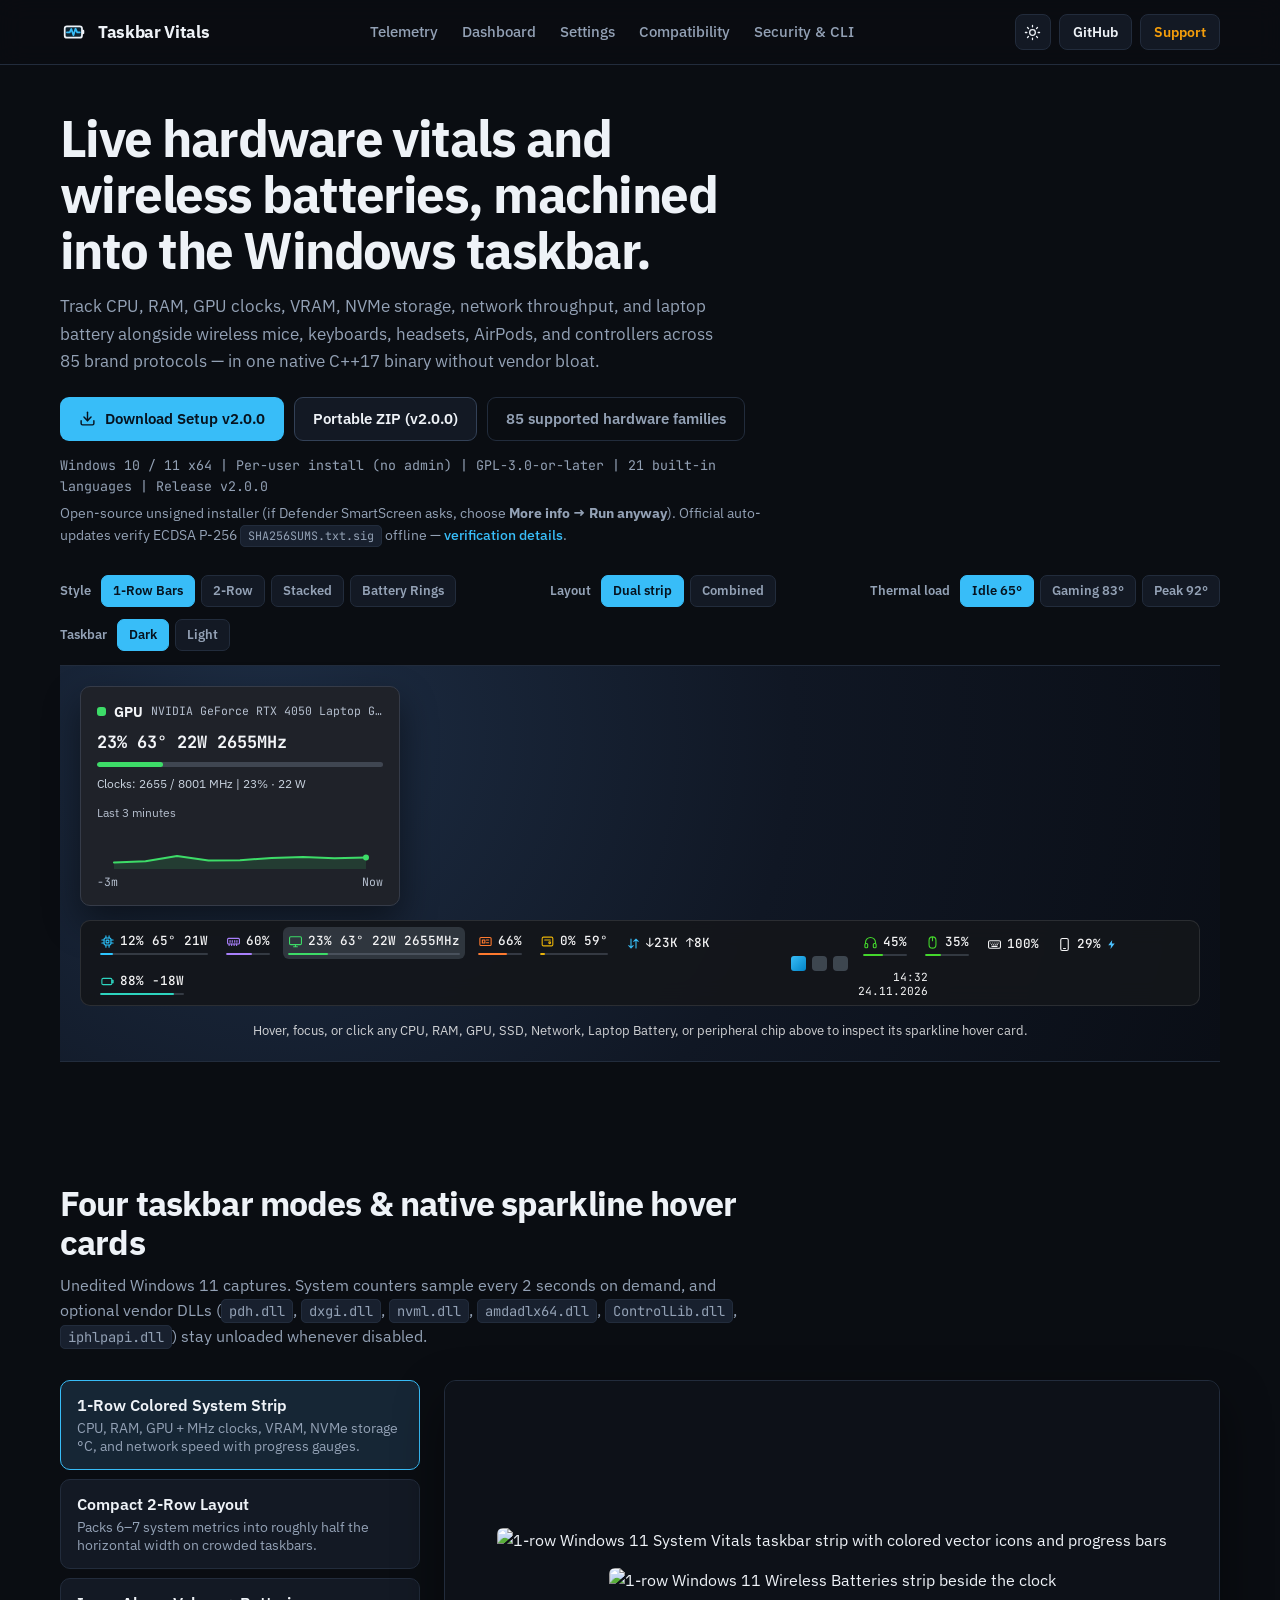
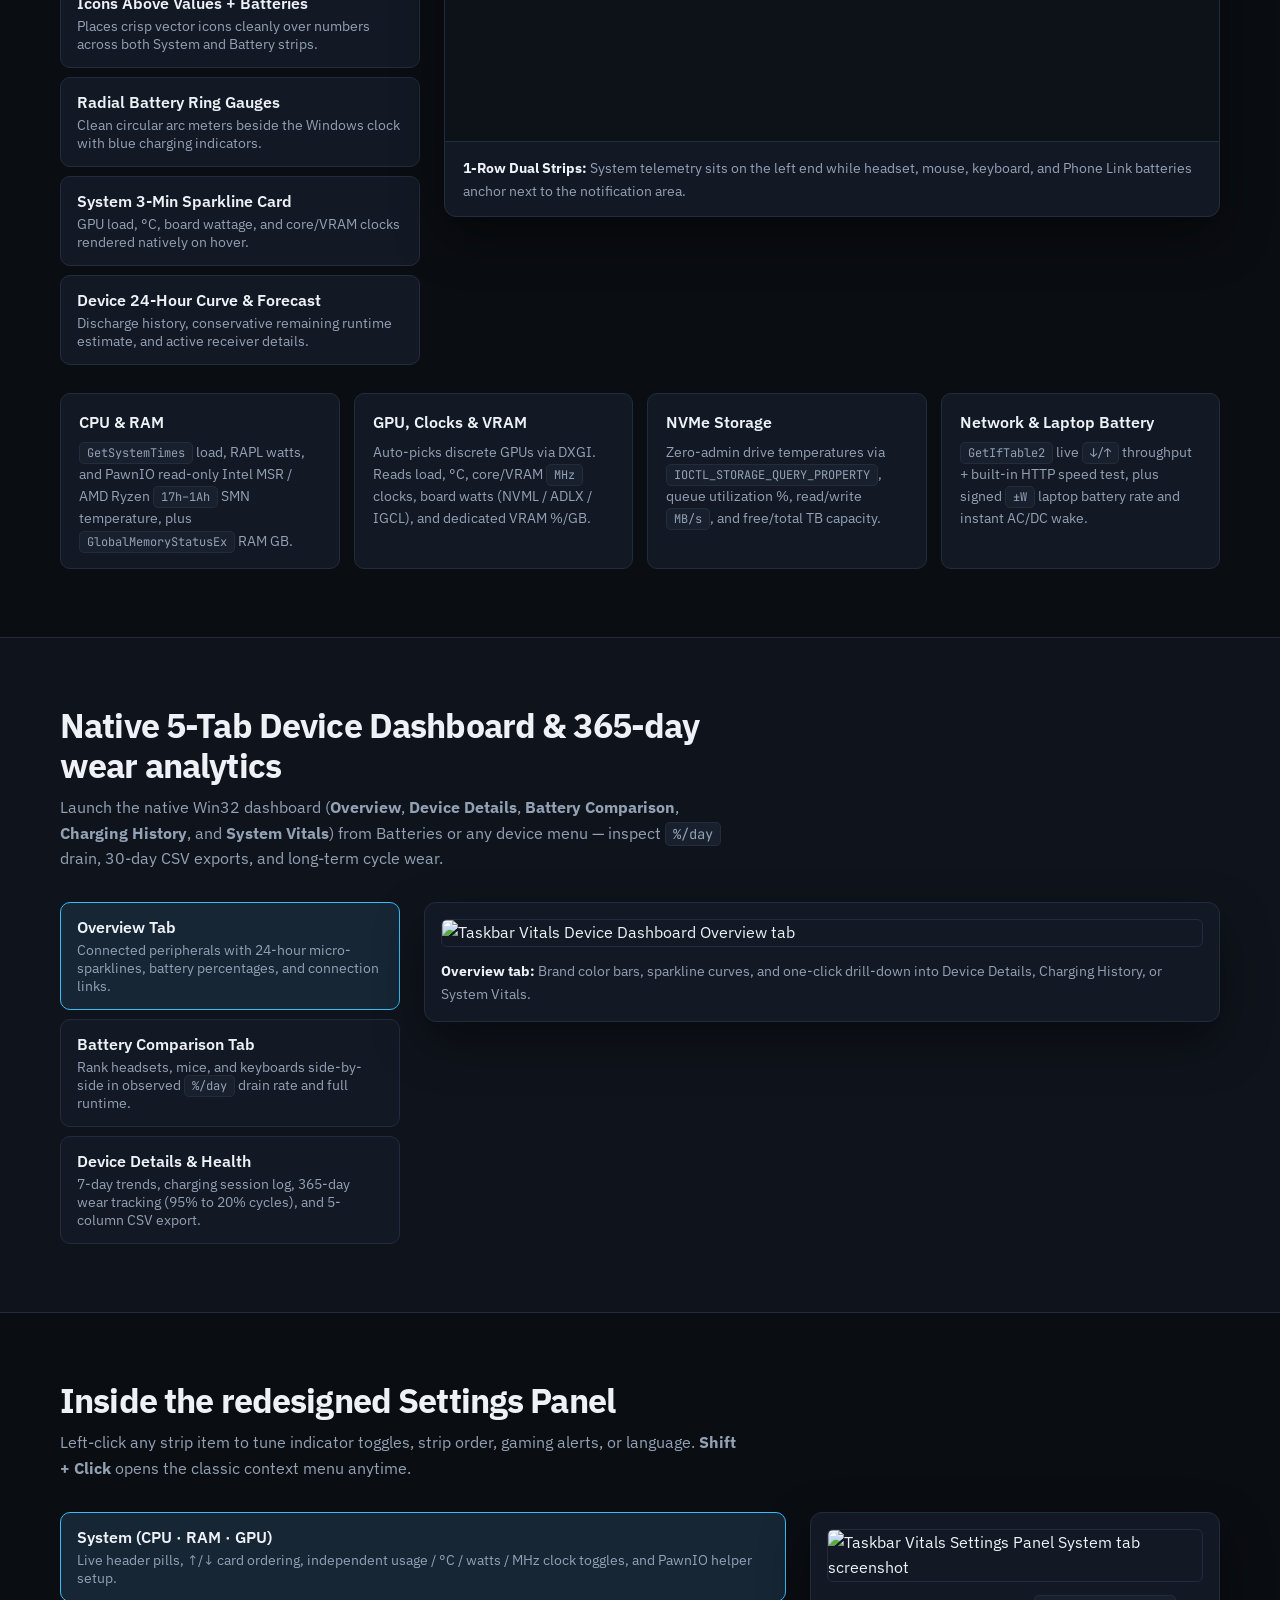
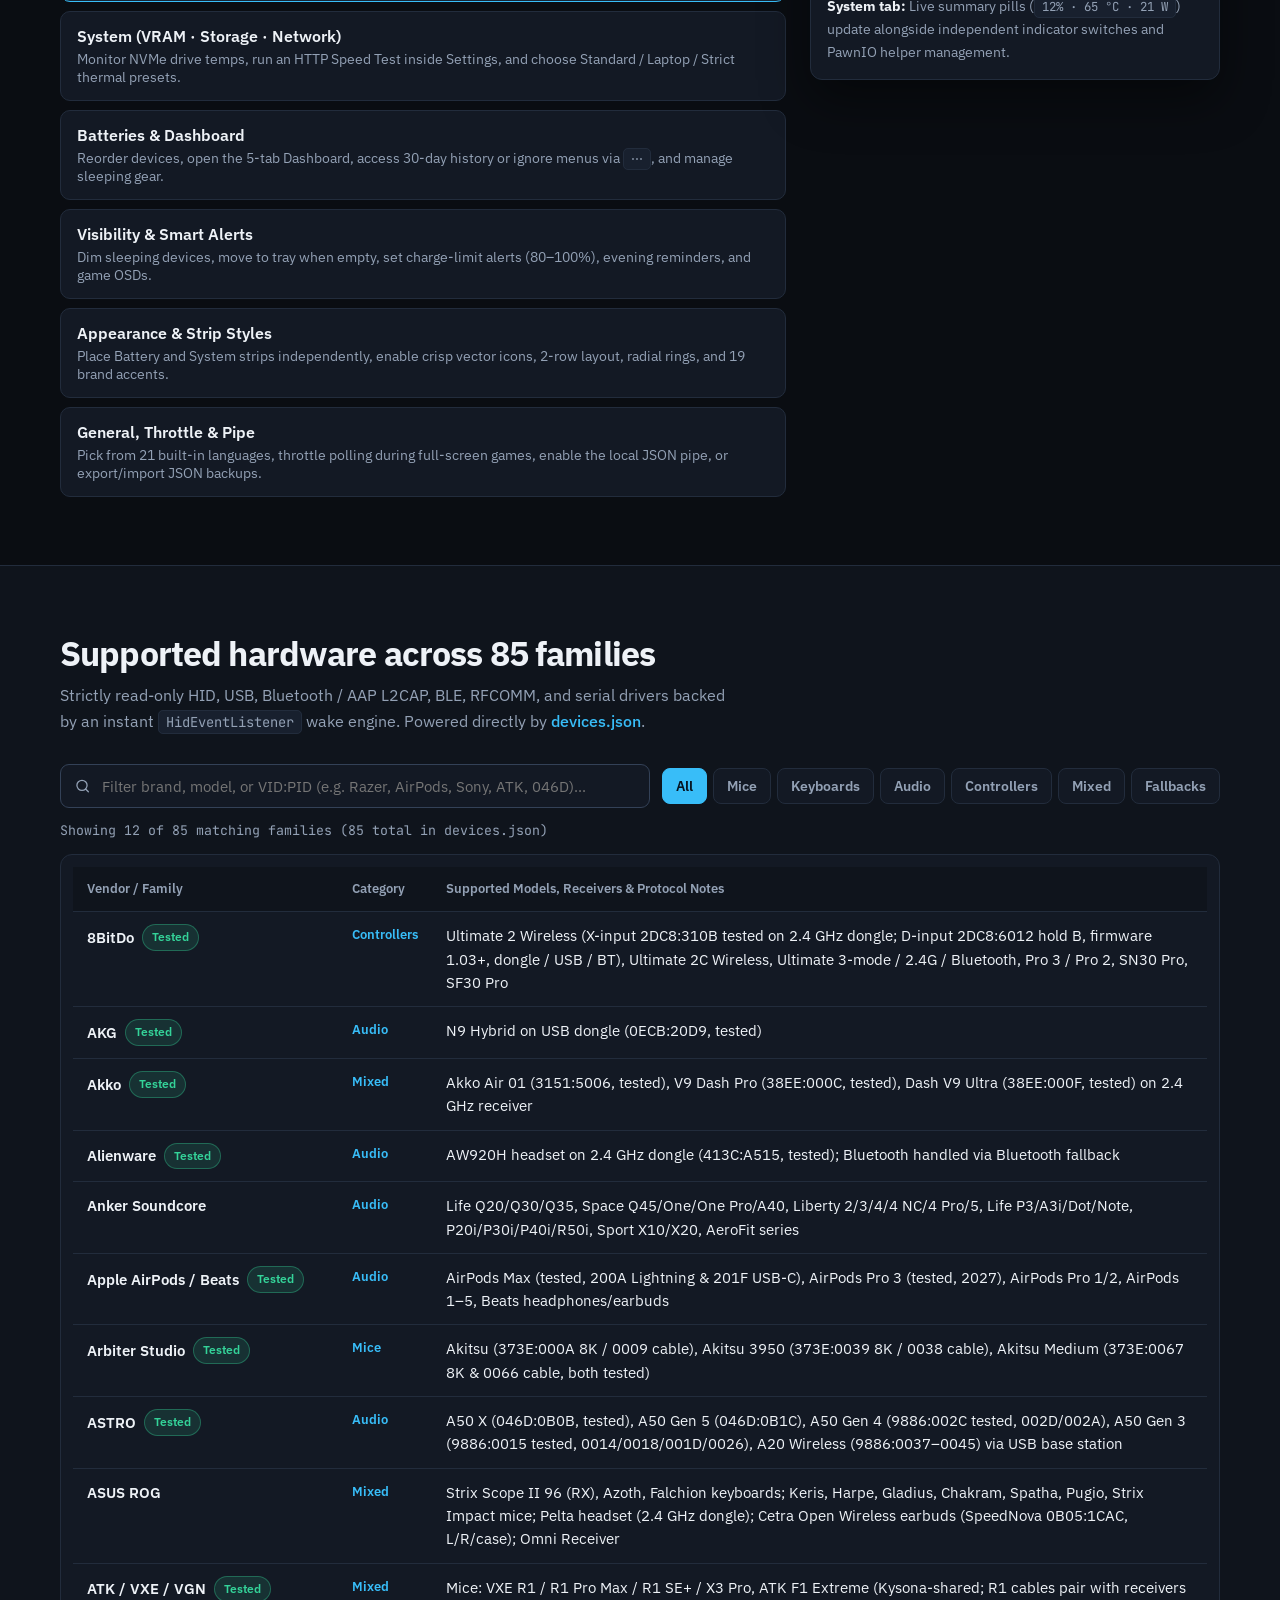
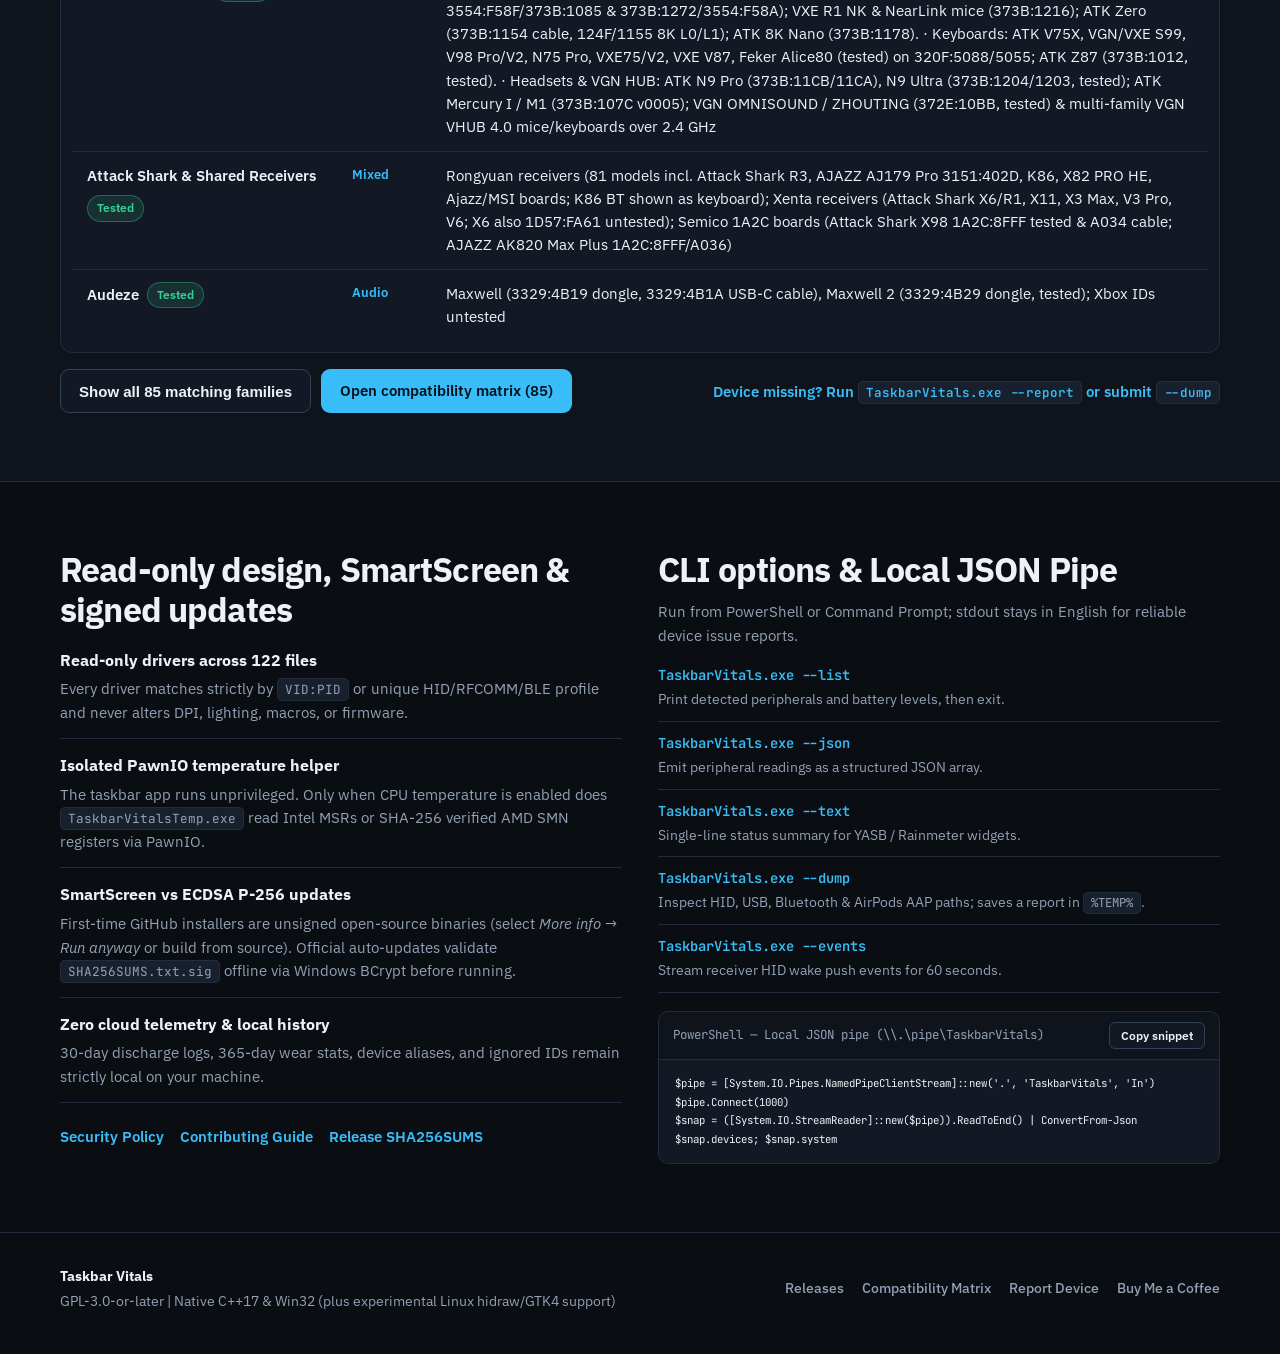
==== commit 744ddeed: "Rebuild site, README, screenshots, and 85-family hardware matrix for 2.0.0" ====
--- a/site/index.html
+++ b/site/index.html
@@ -3,16 +3,16 @@
 <head>
   <meta charset="utf-8">
   <meta name="viewport" content="width=device-width, initial-scale=1">
-  <title>Taskbar Vitals: Live Windows System Telemetry &amp; Wireless Peripheral Batteries</title>
-  <meta name="description" content="Native C++17 utility for Windows 10 and 11 that displays live CPU, GPU, RAM, wattage, and temperature metrics alongside wireless mouse, keyboard, headset, and controller battery levels directly on your taskbar.">
+  <title>Taskbar Vitals — Windows System Telemetry &amp; Wireless Battery Monitor</title>
+  <meta name="description" content="Native C++17 utility for Windows 10 and 11 that displays 7 live system metrics (CPU, RAM, GPU, clocks, VRAM, NVMe storage, network, laptop battery) alongside wireless peripheral battery levels across 85 brand and protocol families.">
   <meta property="og:title" content="Taskbar Vitals">
-  <meta property="og:description" content="Live CPU, GPU, RAM &amp; wattage telemetry plus direct wireless peripheral battery levels on the Windows taskbar.">
+  <meta property="og:description" content="7-metric Windows taskbar telemetry, rich sparkline hover cards, and read-only wireless peripheral batteries across 85 brand families.">
   <meta property="og:type" content="website">
   <meta property="og:url" content="https://symnistaken.github.io/TaskbarVitals/">
   <link rel="icon" type="image/svg+xml" href="docs/readme/logo-dark.svg">
   <link rel="preconnect" href="https://fonts.googleapis.com">
   <link rel="preconnect" href="https://fonts.gstatic.com" crossorigin>
-  <link href="https://fonts.googleapis.com/css2?family=Bricolage+Grotesque:opsz,wght@12..96,500;12..96,600;12..96,700&family=Golos+Text:wght@400;500;600&family=JetBrains+Mono:wght@400;500&display=swap" rel="stylesheet">
+  <link href="https://fonts.googleapis.com/css2?family=IBM+Plex+Sans:wght@400;500;600;700&family=JetBrains+Mono:wght@400;500;600&display=swap" rel="stylesheet">
   <link rel="stylesheet" href="styles.css">
 </head>
 <body>
@@ -22,39 +22,47 @@
     <div class="container header-inner">
       <a class="brand" href="#top" aria-label="Taskbar Vitals home">
         <svg class="brand-mark" width="28" height="28" viewBox="0 0 512 512" aria-hidden="true">
-          <path d="M84,120 H396 C424.7,120 448,143.3 448,172 V340 C448,368.7 424.7,392 396,392 H84 C55.3,392 32,368.7 32,340 V172 C32,143.3 55.3,120 84,120 Z M84,164 H396 C400.4,164 404,167.6 404,172 V340 C404,344.4 400.4,348 396,348 H84 C79.6,348 76,344.4 76,340 V172 C76,167.6 79.6,164 84,164 Z" fill="currentColor" fill-rule="evenodd" clip-rule="evenodd"/>
-          <path d="M448,216 H470 C481,216 490,225 490,236 V276 C490,287 481,296 470,296 H448 Z" fill="currentColor"/>
-          <path d="M100,272 L174.5,272 L201.5,232.2 L239.5,312.8 L268.6,312.6 L300.7,241.3 L316.1,272 L380,272 L380,240 L335.9,240 L314.3,196.8 L285.4,197.4 L253.7,267.8 L218.5,193.2 L190.8,191 L157.5,240 L100,240 Z" fill="var(--accent)"/>
+          <rect x="86" y="152" width="316" height="208" rx="42" fill="var(--accent)" fill-opacity="0.14" stroke="currentColor" stroke-width="32"/>
+          <path d="M402,216 H422 C434,216 444,226 444,238 V274 C444,286 434,296 422,296 H402 Z" fill="currentColor"/>
+          <path d="M126,262 H178 L207,200 L246,316 L284,194 L314,262 H362" fill="none" stroke="var(--accent)" stroke-width="32" stroke-linecap="round" stroke-linejoin="round"/>
         </svg>
         <span class="brand-name">Taskbar Vitals</span>
       </a>
 
       <nav class="main-nav" aria-label="Primary navigation">
-        <a href="#telemetry">Telemetry</a>
-        <a href="#settings">Settings Panel</a>
-        <a href="#hardware">Hardware</a>
+        <a href="#captures">Telemetry</a>
+        <a href="#dashboard">Dashboard</a>
+        <a href="#settings">Settings</a>
         <a href="compatibility.html">Compatibility</a>
         <a href="#security">Security &amp; CLI</a>
       </nav>
 
       <div class="header-actions">
-        <button id="theme-toggle" class="icon-btn" type="button" aria-label="Toggle light or dark site theme" title="Switch theme">
-          <svg width="18" height="18" viewBox="0 0 24 24" fill="none" stroke="currentColor" stroke-width="1.8" stroke-linecap="round" stroke-linejoin="round" aria-hidden="true">
+        <button id="theme-toggle" class="icon-btn" type="button" aria-label="Toggle light or dark site theme" title="Switch site theme">
+          <svg width="17" height="17" viewBox="0 0 24 24" fill="none" stroke="currentColor" stroke-width="1.8" stroke-linecap="round" stroke-linejoin="round" aria-hidden="true">
             <circle cx="12" cy="12" r="4"/>
             <path d="M12 2v2M12 20v2M4.93 4.93l1.41 1.41M17.66 17.66l1.41 1.41M2 12h2M20 12h2M6.34 17.66l-1.41 1.41M19.07 4.93l-1.41 1.41"/>
           </svg>
         </button>
         <a class="nav-link-btn" href="https://github.com/symNistaken/TaskbarVitals" target="_blank" rel="noopener">GitHub</a>
-        <a class="coffee-btn" href="https://buymeacoffee.com/symnistaken" target="_blank" rel="noopener">
-          <svg width="15" height="15" viewBox="0 0 24 24" fill="none" stroke="currentColor" stroke-width="2" stroke-linecap="round" stroke-linejoin="round" aria-hidden="true">
-            <path d="M17 8h1a4 4 0 1 1 0 8h-1"/>
-            <path d="M3 8h14v9a4 4 0 0 1-4 4H7a4 4 0 0 1-4-4Z"/>
-            <line x1="6" x2="6" y1="2" y2="4"/>
-            <line x1="10" x2="10" y1="2" y2="4"/>
-            <line x1="14" x2="14" y1="2" y2="4"/>
-          </svg>
-          <span>Buy Me a Coffee</span>
-        </a>
+        <a class="nav-link-btn nav-coffee" href="https://buymeacoffee.com/symnistaken" target="_blank" rel="noopener">Support</a>
+
+        <details class="mobile-nav">
+          <summary class="icon-btn" aria-label="Open navigation menu">
+            <svg width="18" height="18" viewBox="0 0 24 24" fill="none" stroke="currentColor" stroke-width="2" stroke-linecap="round" aria-hidden="true">
+              <line x1="4" y1="7" x2="20" y2="7"/>
+              <line x1="4" y1="12" x2="20" y2="12"/>
+              <line x1="4" y1="17" x2="20" y2="17"/>
+            </svg>
+          </summary>
+          <nav class="mobile-nav-panel" aria-label="Mobile navigation">
+            <a href="#captures">Telemetry &amp; Modes</a>
+            <a href="#dashboard">Device Dashboard</a>
+            <a href="#settings">Settings Panel</a>
+            <a href="compatibility.html">Compatibility Matrix (85)</a>
+            <a href="#security">Security &amp; CLI</a>
+          </nav>
+        </details>
       </div>
     </div>
   </header>
@@ -63,203 +71,331 @@
     <section id="top" class="hero">
       <div class="container">
         <div class="hero-copy">
-          <h1>Live system vitals and wireless batteries, right inside the Windows taskbar.</h1>
+          <h1>Live hardware vitals and wireless batteries, machined into the Windows taskbar.</h1>
           <p class="hero-lead">
-            Track real-time CPU, GPU, RAM, wattage, and temperatures alongside mice, keyboards, headsets, earbuds, and controllers across 75+ brand protocols, all in one native C++17 binary with zero vendor bloatware.
+            Track CPU, RAM, GPU clocks, VRAM, NVMe storage, network throughput, and laptop battery alongside wireless mice, keyboards, headsets, AirPods, and controllers across 85 brand protocols — in one native C++17 binary without vendor bloat.
           </p>
 
           <div class="hero-cta-row">
-            <a id="download-setup-btn" class="btn btn-primary" href="https://github.com/symNistaken/TaskbarVitals/releases/download/v2.0.1/TaskbarVitals-Setup-2.0.1.exe">
+            <a id="download-setup-btn" class="btn btn-primary" href="https://github.com/symNistaken/TaskbarVitals/releases/latest">
               <svg width="17" height="17" viewBox="0 0 24 24" fill="none" stroke="currentColor" stroke-width="2" stroke-linecap="round" stroke-linejoin="round" aria-hidden="true">
                 <path d="M21 15v4a2 2 0 0 1-2 2H5a2 2 0 0 1-2-2v-4"/>
                 <polyline points="7 10 12 15 17 10"/>
                 <line x1="12" x2="12" y1="15" y2="3"/>
               </svg>
-              <span id="download-setup-label">Download Setup v2.0.1</span>
+              <span id="download-setup-label">Download Setup v2.0.0</span>
             </a>
-            <a id="download-zip-btn" class="btn btn-secondary" href="https://github.com/symNistaken/TaskbarVitals/releases/download/v2.0.1/TaskbarVitals-2.0.1-portable.zip">
-              <span id="download-zip-label">Portable ZIP (1.66 MB)</span>
+            <a id="download-zip-btn" class="btn btn-secondary" href="https://github.com/symNistaken/TaskbarVitals/releases/latest">
+              <span id="download-zip-label">Portable ZIP (v2.0.0)</span>
             </a>
-            <a class="vt-pill" href="https://www.virustotal.com/gui/file/61670399e3f125e274d904cc1d2a103986161d6975e5c0ac3d7eeba90c66ba6a" target="_blank" rel="noopener">
-              <svg width="14" height="14" viewBox="0 0 24 24" fill="none" stroke="currentColor" stroke-width="2.2" stroke-linecap="round" stroke-linejoin="round" aria-hidden="true">
-                <path d="M12 22s8-4 8-10V5l-8-3-8 3v7c0 6 8 10 8 10z"/>
-                <polyline points="9 12 11 14 15 10"/>
-              </svg>
-              <span>VirusTotal 0/64 clean (Portable)</span>
-            </a>
+            <a class="btn btn-quiet" href="compatibility.html">85 supported hardware families</a>
           </div>
 
           <p class="hero-facts mono">
-            Windows 10 / 11 x64 · Per-user install (no admin needed) · GPL-3.0-or-later · Signed auto-updates · Release <span id="live-version">v2.0.1</span>
+            Windows 10 / 11 x64 | Per-user install (no admin) | GPL-3.0-or-later | 21 built-in languages | Release <span id="live-version">v2.0.0</span>
           </p>
-        </div>
-
-        <div class="sim-shell" aria-label="Interactive Windows taskbar simulator">
+          <p class="hero-trust">
+            Open-source unsigned installer (if Defender SmartScreen asks, choose <strong>More info &rarr; Run anyway</strong>). Official auto-updates verify ECDSA P-256 <code>SHA256SUMS.txt.sig</code> offline — <a class="inline-link" href="#security">verification details</a>.
+          </p>
+        </div>
+
+        <div class="sim-shell" aria-label="Interactive Windows taskbar and hover card simulator">
           <div class="sim-controls">
-            <div class="control-group" role="group" aria-label="Load temperature preset">
-              <span class="control-label">Thermal state</span>
-              <button class="seg-btn is-active" type="button" data-preset="normal">Idle 61°</button>
-              <button class="seg-btn" type="button" data-preset="elevated">Gaming 83°</button>
-              <button class="seg-btn" type="button" data-preset="high">Peak 92°</button>
+            <div class="control-group" role="group" aria-label="Strip style">
+              <span class="control-label">Style</span>
+              <button class="seg-btn is-active" type="button" data-style="row" aria-pressed="true">1-Row Bars</button>
+              <button class="seg-btn" type="button" data-style="tworow" aria-pressed="false">2-Row</button>
+              <button class="seg-btn" type="button" data-style="stacked" aria-pressed="false">Stacked</button>
+              <button class="seg-btn" type="button" data-style="ring" aria-pressed="false">Battery Rings</button>
             </div>
 
             <div class="control-group" role="group" aria-label="Strip placement">
               <span class="control-label">Layout</span>
-              <button class="seg-btn is-active" type="button" data-layout="dual">Dual strip</button>
-              <button class="seg-btn" type="button" data-layout="combined">Combined by clock</button>
+              <button class="seg-btn is-active" type="button" data-layout="dual" aria-pressed="true">Dual strip</button>
+              <button class="seg-btn" type="button" data-layout="combined" aria-pressed="false">Combined</button>
+            </div>
+
+            <div class="control-group" role="group" aria-label="Thermal preset">
+              <span class="control-label">Thermal load</span>
+              <button class="seg-btn is-active" type="button" data-preset="normal" aria-pressed="true">Idle 65°</button>
+              <button class="seg-btn" type="button" data-preset="elevated" aria-pressed="false">Gaming 83°</button>
+              <button class="seg-btn" type="button" data-preset="high" aria-pressed="false">Peak 92°</button>
             </div>
 
             <div class="control-group" role="group" aria-label="Taskbar theme">
               <span class="control-label">Taskbar</span>
-              <button class="seg-btn is-active" type="button" data-bar-theme="dark">Dark</button>
-              <button class="seg-btn" type="button" data-bar-theme="light">Light</button>
-            </div>
-
-            <div class="control-group" role="group" aria-label="Toggle telemetry indicators">
-              <label class="check-chip"><input type="checkbox" data-toggle="watts" checked><span>Watts</span></label>
-              <label class="check-chip"><input type="checkbox" data-toggle="temps" checked><span>Temps</span></label>
-              <label class="check-chip"><input type="checkbox" data-toggle="brands" checked><span>Brand colors</span></label>
-            </div>
-          </div>
-
-          <div id="desktop-stage" class="desktop-stage" data-bar-theme="dark">
-            <div id="sim-tooltip" class="sim-tooltip" role="status" aria-live="polite">
-              <div>CPU: <span id="tt-cpu">11%, 61 °C, 20 W</span></div>
-              <div>GPU (NVIDIA GeForce RTX 4050 Laptop GPU): <span id="tt-gpu">27%, 59 °C, 15 W</span></div>
-              <div>RAM usage: <span id="tt-ram">57% (13.6 / 23.8 GB)</span></div>
+              <button class="seg-btn is-active" type="button" data-bar-theme="dark" aria-pressed="true">Dark</button>
+              <button class="seg-btn" type="button" data-bar-theme="light" aria-pressed="false">Light</button>
+            </div>
+          </div>
+
+          <div id="desktop-stage" class="desktop-stage" data-bar-theme="dark" data-style="row">
+            <div id="sim-stage-top" class="sim-stage-top">
+              <aside id="sim-card" class="sim-card is-visible" role="status" aria-live="polite">
+                <div class="sim-card-head">
+                  <span class="sim-card-dot" id="card-dot"></span>
+                  <strong id="card-title">GPU</strong>
+                  <span class="sim-card-meta mono" id="card-meta">NVIDIA GeForce RTX 4050 Laptop GPU</span>
+                </div>
+                <div class="sim-card-primary mono" id="card-primary">23% 63° 22W 2655MHz</div>
+                <div class="sim-card-bar"><span id="card-bar-fill"></span></div>
+                <div class="sim-card-sub" id="card-sub">Clocks: 2655 / 8001 MHz | 23% load | 22 W</div>
+                <div class="sim-card-chart-label" id="card-chart-title">Last 3 minutes</div>
+                <svg class="sim-sparkline" id="card-svg" viewBox="0 0 260 44" aria-hidden="true"></svg>
+                <div class="sim-card-axis mono" id="card-axis"><span>-3m</span><span>Now</span></div>
+              </aside>
             </div>
 
             <div id="taskbar-preview" class="taskbar-preview" data-layout="dual">
-              <div id="strip-system" class="strip strip-left" tabindex="0" aria-label="Hover or focus to inspect live system tooltip">
-                <span class="strip-item" id="item-cpu">
-                  <svg class="tv-ico" viewBox="0 0 24 24" aria-hidden="true"><rect x="6.5" y="6.5" width="11" height="11" rx="1.8"/><rect x="9.8" y="9.8" width="4.4" height="4.4" rx=".6"/><path d="M9.5 3v3.5M14.5 3v3.5M9.5 17.5V21M14.5 17.5V21M3 9.5h3.5M3 14.5h3.5M17.5 9.5H21M17.5 14.5H21"/></svg>
-                  <span class="mono" id="val-cpu">11% 61° 20W</span>
-                </span>
-                <span class="strip-item" id="item-gpu">
-                  <svg class="tv-ico" viewBox="0 0 24 24" aria-hidden="true"><rect x="2.5" y="4.5" width="19" height="12.5" rx="1.8"/><path d="M9 20.5h6M12 17v3.5"/></svg>
-                  <span class="mono" id="val-gpu">27% 59° 15W</span>
-                </span>
-                <span class="strip-item" id="item-ram">
-                  <svg class="tv-ico" viewBox="0 0 24 24" aria-hidden="true"><rect x="2.5" y="7" width="19" height="9" rx="1.6"/><path d="M6.5 10.5v2.5M10 10.5v2.5M14 10.5v2.5M17.5 10.5v2.5M5 16v2.5M9 16v2.5M13 16v2.5M17 16v2.5"/></svg>
-                  <span class="mono" id="val-ram">57%</span>
-                </span>
+              <div id="strip-system" class="strip strip-left" role="group" aria-label="System vitals strip">
+                <button class="strip-item" id="item-cpu" type="button" data-inspect="cpu">
+                  <span class="strip-main">
+                    <svg class="tv-ico ico-cpu" viewBox="0 0 24 24" aria-hidden="true"><rect x="6.5" y="6.5" width="11" height="11" rx="1.8"/><rect x="9.8" y="9.8" width="4.4" height="4.4" rx=".6"/><path d="M9.5 3v3.5M14.5 3v3.5M9.5 17.5V21M14.5 17.5V21M3 9.5h3.5M3 14.5h3.5M17.5 9.5H21M17.5 14.5H21"/></svg>
+                    <span class="mono strip-val" id="val-cpu">12% 65° 21W</span>
+                  </span>
+                  <span class="mini-bar bar-cpu" id="bar-cpu"><span></span></span>
+                </button>
+                <button class="strip-item" id="item-ram" type="button" data-inspect="ram">
+                  <span class="strip-main">
+                    <svg class="tv-ico ico-ram" viewBox="0 0 24 24" aria-hidden="true"><rect x="2.5" y="7" width="19" height="9" rx="1.6"/><path d="M6.5 10.5v2.5M10 10.5v2.5M14 10.5v2.5M17.5 10.5v2.5M5 16v2.5M9 16v2.5M13 16v2.5M17 16v2.5"/></svg>
+                    <span class="mono strip-val" id="val-ram">60%</span>
+                  </span>
+                  <span class="mini-bar bar-ram" id="bar-ram"><span></span></span>
+                </button>
+                <button class="strip-item is-inspected" id="item-gpu" type="button" data-inspect="gpu">
+                  <span class="strip-main">
+                    <svg class="tv-ico ico-gpu" viewBox="0 0 24 24" aria-hidden="true"><rect x="2.5" y="4.5" width="19" height="12.5" rx="1.8"/><path d="M9 20.5h6M12 17v3.5"/></svg>
+                    <span class="mono strip-val" id="val-gpu">23% 63° 22W 2655MHz</span>
+                  </span>
+                  <span class="mini-bar bar-gpu" id="bar-gpu"><span></span></span>
+                </button>
+                <button class="strip-item" id="item-vram" type="button" data-inspect="vram">
+                  <span class="strip-main">
+                    <svg class="tv-ico ico-vram" viewBox="0 0 24 24" aria-hidden="true"><rect x="3" y="5.5" width="18" height="13" rx="1.8"/><path d="M7 9.5h4v5H7zM13.5 9.5h3.5M13.5 14h3.5"/></svg>
+                    <span class="mono strip-val" id="val-vram">66%</span>
+                  </span>
+                  <span class="mini-bar bar-vram" id="bar-vram"><span></span></span>
+                </button>
+                <button class="strip-item" id="item-ssd" type="button" data-inspect="ssd">
+                  <span class="strip-main">
+                    <svg class="tv-ico ico-ssd" viewBox="0 0 24 24" aria-hidden="true"><rect x="3.5" y="5" width="17" height="14" rx="2"/><circle cx="15.5" cy="14" r="1.4"/><path d="M7.5 9.5h9"/></svg>
+                    <span class="mono strip-val" id="val-ssd">0% 59°</span>
+                  </span>
+                  <span class="mini-bar bar-ssd" id="bar-ssd"><span></span></span>
+                </button>
+                <button class="strip-item" id="item-net" type="button" data-inspect="net">
+                  <span class="strip-main">
+                    <svg class="tv-ico ico-net" viewBox="0 0 24 24" aria-hidden="true"><path d="M8 5v14m0 0-3.5-3.5M8 19l3.5-3.5M16 19V5m0 0-3.5 3.5M16 5l3.5 3.5"/></svg>
+                    <span class="mono strip-val" id="val-net">&darr;23K &uarr;8K</span>
+                  </span>
+                </button>
+                <button class="strip-item" id="item-bat" type="button" data-inspect="sysbat">
+                  <span class="strip-main">
+                    <svg class="tv-ico ico-bat-sys" viewBox="0 0 24 24" aria-hidden="true"><rect x="3" y="7" width="16" height="10" rx="2"/><path d="M19 10h2v4h-2z"/></svg>
+                    <span class="mono strip-val" id="val-sysbat">88% -18W</span>
+                  </span>
+                  <span class="mini-bar bar-sysbat" id="bar-sysbat"><span></span></span>
+                </button>
               </div>
 
               <div class="taskbar-center-icons" aria-hidden="true">
                 <span class="win-start"></span>
                 <span class="win-app"></span>
                 <span class="win-app"></span>
-                <span class="win-app"></span>
               </div>
 
               <div class="taskbar-right">
-                <div id="strip-batteries" class="strip strip-right">
-                  <span class="strip-item bat-item" data-brand="#00a8e8">
-                    <svg class="tv-ico" viewBox="0 0 24 24" aria-hidden="true"><path d="M4 14v-2a8 8 0 0 1 16 0v2"/><rect x="3" y="13.5" width="4.5" height="7" rx="1.6"/><rect x="16.5" y="13.5" width="4.5" height="7" rx="1.6"/></svg>
-                    <span class="mono">46%</span>
-                    <span class="brand-bar" style="background:#00a8e8"></span>
-                  </span>
-                  <span class="strip-item bat-item" data-brand="#44d62c">
-                    <svg class="tv-ico" viewBox="0 0 24 24" aria-hidden="true"><rect x="6.5" y="3" width="11" height="18" rx="5.5"/><path d="M12 3.5v5.5"/></svg>
-                    <span class="mono">40%</span>
-                    <span class="brand-bar" style="background:#44d62c"></span>
-                  </span>
-                  <span class="strip-item bat-item is-low" data-brand="#f59e0b">
-                    <svg class="tv-ico" viewBox="0 0 24 24" aria-hidden="true"><rect x="2.5" y="6" width="19" height="12" rx="2"/><path d="M6 9.6h.01M9.3 9.6h.01M12.6 9.6h.01M15.9 9.6h.01M18 9.6h.01M7.5 12.2h.01M10.8 12.2h.01M14.1 12.2h.01M16.6 12.2h.01M8 15h8"/></svg>
-                    <span class="mono">12%</span>
-                    <span class="brand-bar" style="background:#f59e0b"></span>
-                  </span>
-                  <span class="strip-item bat-item" data-brand="#107c10">
-                    <svg class="tv-ico" viewBox="0 0 24 24" aria-hidden="true"><path d="M7.2 7.5h9.6a4 4 0 0 1 3.9 3.2l1.1 5.1a2.4 2.4 0 0 1-4.1 2.1L15.8 16H8.2l-1.9 1.9a2.4 2.4 0 0 1-4.1-2.1l1.1-5.1a4 4 0 0 1 3.9-3.2z"/><path d="M7.5 10.6v3.2M5.9 12.2h3.2M15.6 11.4h.01M17.8 13.2h.01"/></svg>
-                    <svg class="bolt-ico" viewBox="0 0 24 24" aria-hidden="true"><path d="M13.5 2 5 13.5h6L9.8 22 19 9.8h-6.2z"/></svg>
-                    <span class="mono">64%</span>
-                    <span class="brand-bar" style="background:#107c10"></span>
-                  </span>
+                <div id="strip-batteries" class="strip strip-right" role="group" aria-label="Wireless batteries strip">
+                  <button class="strip-item bat-item" type="button" data-inspect="headset">
+                    <span class="strip-main">
+                      <span class="ring-gauge" style="--pct:45;--ring:var(--ring-razer)">
+                        <svg class="tv-ico ico-bat-razer" viewBox="0 0 24 24" aria-hidden="true"><path d="M4 14v-2a8 8 0 0 1 16 0v2"/><rect x="3" y="13.5" width="4.5" height="7" rx="1.6"/><rect x="16.5" y="13.5" width="4.5" height="7" rx="1.6"/></svg>
+                      </span>
+                      <span class="mono strip-val">45%</span>
+                    </span>
+                    <span class="mini-bar bar-razer"><span style="width:45%"></span></span>
+                  </button>
+                  <button class="strip-item bat-item" type="button" data-inspect="mouse">
+                    <span class="strip-main">
+                      <span class="ring-gauge" style="--pct:35;--ring:var(--ring-razer)">
+                        <svg class="tv-ico ico-bat-razer" viewBox="0 0 24 24" aria-hidden="true"><rect x="6.5" y="3" width="11" height="18" rx="5.5"/><path d="M12 3.5v5.5"/></svg>
+                      </span>
+                      <span class="mono strip-val">35%</span>
+                    </span>
+                    <span class="mini-bar bar-razer"><span style="width:35%"></span></span>
+                  </button>
+                  <button class="strip-item bat-item" type="button" data-inspect="keyboard">
+                    <span class="strip-main">
+                      <span class="ring-gauge" style="--pct:100;--ring:var(--ring-fg)">
+                        <svg class="tv-ico" viewBox="0 0 24 24" aria-hidden="true"><rect x="2.5" y="6" width="19" height="12" rx="2"/><path d="M6 9.6h.01M9.3 9.6h.01M12.6 9.6h.01M15.9 9.6h.01M18 9.6h.01M7.5 12.2h.01M10.8 12.2h.01M14.1 12.2h.01M16.6 12.2h.01M8 15h8"/></svg>
+                      </span>
+                      <span class="mono strip-val">100%</span>
+                    </span>
+                  </button>
+                  <button class="strip-item bat-item is-charging" type="button" data-inspect="phone">
+                    <span class="strip-main">
+                      <span class="ring-gauge" style="--pct:29;--ring:var(--ring-charge)">
+                        <svg class="tv-ico" viewBox="0 0 24 24" aria-hidden="true"><rect x="6" y="2.5" width="12" height="19" rx="2.4"/><path d="M10.5 18.5h3"/></svg>
+                      </span>
+                      <span class="mono strip-val">29%</span>
+                      <svg class="bolt-ico" viewBox="0 0 24 24" aria-hidden="true"><path d="M13.5 2 5 13.5h6L9.8 22 19 9.8h-6.2z"/></svg>
+                    </span>
+                  </button>
                 </div>
                 <div class="win-clock mono" aria-hidden="true">
-                  <span>19:35</span>
-                  <span>23.11.2026</span>
+                  <span>14:32</span>
+                  <span>24.11.2026</span>
                 </div>
               </div>
             </div>
-            <p class="stage-hint">Hover over the CPU / GPU / RAM readings on the left strip to view the Windows hover tooltip.</p>
+            <p class="stage-hint">Hover, focus, or click any CPU, RAM, GPU, SSD, Network, Laptop Battery, or peripheral chip above to inspect its sparkline hover card.</p>
           </div>
         </div>
       </div>
     </section>
 
-    <section id="telemetry" class="band">
+    <section id="captures" class="band">
       <div class="container">
         <div class="section-head">
-          <h2>Real Windows captures, not mockups</h2>
-          <p>Captured directly on Windows 11. System counters are sampled every 2 seconds on demand, and optional libraries (<code>pdh.dll</code>, <code>dxgi.dll</code>, <code>nvml.dll</code>) stay unloaded while disabled.</p>
-        </div>
-
-        <div class="captures-layout">
-          <div class="capture-stack">
-            <figure class="capture-frame">
-              <img src="docs/screenshots/strip-vitals.png" alt="Windows 11 taskbar left end showing CPU 11% 66° 20W, GPU 1% 58° 13W, and RAM 57%">
-              <figcaption>
-                <strong>Left end (System Vitals strip):</strong> CPU usage (<code>GetSystemTimes</code>), package wattage (Energy Meter RAPL), optional CPU temp (isolated PawnIO <code>IntelMSR</code> helper), discrete GPU load/temp/NVML watts, and RAM usage.
-              </figcaption>
-            </figure>
-
-            <figure class="capture-frame">
-              <img src="docs/screenshots/strip-batteries.png" alt="Windows 11 taskbar beside the clock showing wireless headset 46%, mouse 40%, keyboard 100%">
-              <figcaption>
-                <strong>Next to the clock (Wireless Batteries strip):</strong> Read-only HID and Bluetooth battery polling across mice, keyboards, headsets, earbuds, and controllers, with optional brand color bars and sleeping dim states.
-              </figcaption>
-            </figure>
-          </div>
-
-          <figure class="capture-frame capture-tooltip">
-            <img src="docs/screenshots/tooltip-vitals.png" alt="Windows hover tooltip showing CPU 8% 61°C 18W, GPU NVIDIA GeForce RTX 4050 Laptop GPU 27% 59°C 15W, and RAM usage 57% 13.6/23.8 GB">
-            <figcaption>
-              <strong>Instant hover breakdown:</strong> Inspect exact adapter name and <code>Used / Total GB</code> memory without keeping an overlay window open over your games. Readings shift to <span class="tone-amber">orange at ≥80 °C</span> and <span class="tone-red">red at ≥90 °C</span>.
+          <h2>Four taskbar modes &amp; native sparkline hover cards</h2>
+          <p>Unedited Windows 11 captures. System counters sample every 2 seconds on demand, and optional vendor DLLs (<code>pdh.dll</code>, <code>dxgi.dll</code>, <code>nvml.dll</code>, <code>amdadlx64.dll</code>, <code>ControlLib.dll</code>, <code>iphlpapi.dll</code>) stay unloaded whenever disabled.</p>
+        </div>
+
+        <div class="showcase-grid">
+          <div class="capture-selector" role="tablist" aria-orientation="vertical" aria-label="Taskbar layout and hover card views">
+            <button id="cap-tab-vitals" class="mode-btn is-active" type="button" role="tab" aria-selected="true" aria-controls="capture-panel" tabindex="0" data-capture="strip-vitals">
+              <strong>1-Row Colored System Strip</strong>
+              <span>CPU, RAM, GPU + MHz clocks, VRAM, NVMe storage °C, and network speed with progress gauges.</span>
+            </button>
+            <button id="cap-tab-2row" class="mode-btn" type="button" role="tab" aria-selected="false" aria-controls="capture-panel" tabindex="-1" data-capture="strip-2row">
+              <strong>Compact 2-Row Layout</strong>
+              <span>Packs 6–7 system metrics into roughly half the horizontal width on crowded taskbars.</span>
+            </button>
+            <button id="cap-tab-stacked" class="mode-btn" type="button" role="tab" aria-selected="false" aria-controls="capture-panel" tabindex="-1" data-capture="strip-stacked">
+              <strong>Icons Above Values + Batteries</strong>
+              <span>Places crisp vector icons cleanly over numbers across both System and Battery strips.</span>
+            </button>
+            <button id="cap-tab-ring" class="mode-btn" type="button" role="tab" aria-selected="false" aria-controls="capture-panel" tabindex="-1" data-capture="strip-ring">
+              <strong>Radial Battery Ring Gauges</strong>
+              <span>Clean circular arc meters beside the Windows clock with blue charging indicators.</span>
+            </button>
+            <button id="cap-tab-hover-gpu" class="mode-btn" type="button" role="tab" aria-selected="false" aria-controls="capture-panel" tabindex="-1" data-capture="hover-gpu">
+              <strong>System 3-Min Sparkline Card</strong>
+              <span>GPU load, °C, board wattage, and core/VRAM clocks rendered natively on hover.</span>
+            </button>
+            <button id="cap-tab-hover-dev" class="mode-btn" type="button" role="tab" aria-selected="false" aria-controls="capture-panel" tabindex="-1" data-capture="hover-device">
+              <strong>Device 24-Hour Curve &amp; Forecast</strong>
+              <span>Discharge history, conservative remaining runtime estimate, and active receiver details.</span>
+            </button>
+          </div>
+
+          <figure id="capture-panel" class="capture-stage" role="tabpanel" aria-labelledby="cap-tab-vitals">
+            <div class="capture-media">
+              <img id="capture-img" src="docs/screenshots/strip-vitals.png" alt="1-row Windows 11 System Vitals taskbar strip with colored vector icons and progress bars">
+              <img id="capture-img-secondary" class="capture-secondary" src="docs/screenshots/strip-batteries.png" alt="1-row Windows 11 Wireless Batteries strip beside the clock">
+            </div>
+            <figcaption id="capture-cap">
+              <strong>1-Row Dual Strips:</strong> System telemetry sits on the left end while headset, mouse, keyboard, and Phone Link batteries anchor next to the notification area.
             </figcaption>
           </figure>
         </div>
+
+        <div class="telemetry-grid">
+          <div class="tele-card">
+            <h3>CPU &amp; RAM</h3>
+            <p><code>GetSystemTimes</code> load, RAPL watts, and PawnIO read-only Intel MSR / AMD Ryzen <code>17h–1Ah</code> SMN temperature, plus <code>GlobalMemoryStatusEx</code> RAM GB.</p>
+          </div>
+          <div class="tele-card">
+            <h3>GPU, Clocks &amp; VRAM</h3>
+            <p>Auto-picks discrete GPUs via DXGI. Reads load, °C, core/VRAM <code>MHz</code> clocks, board watts (NVML / ADLX / IGCL), and dedicated VRAM %/GB.</p>
+          </div>
+          <div class="tele-card">
+            <h3>NVMe Storage</h3>
+            <p>Zero-admin drive temperatures via <code>IOCTL_STORAGE_QUERY_PROPERTY</code>, queue utilization %, read/write <code>MB/s</code>, and free/total TB capacity.</p>
+          </div>
+          <div class="tele-card">
+            <h3>Network &amp; Laptop Battery</h3>
+            <p><code>GetIfTable2</code> live <code>↓/↑</code> throughput + built-in HTTP speed test, plus signed <code>±W</code> laptop battery rate and instant AC/DC wake.</p>
+          </div>
+        </div>
       </div>
     </section>
 
-    <section id="settings" class="band band-tinted">
+    <section id="dashboard" class="band band-tinted">
+      <div class="container">
+        <div class="section-head">
+          <h2>Native 5-Tab Device Dashboard &amp; 365-day wear analytics</h2>
+          <p>Launch the native Win32 dashboard (<strong>Overview</strong>, <strong>Device Details</strong>, <strong>Battery Comparison</strong>, <strong>Charging History</strong>, and <strong>System Vitals</strong>) from Batteries or any device menu — inspect <code>%/day</code> drain, 30-day CSV exports, and long-term cycle wear.</p>
+        </div>
+
+        <div class="dash-layout">
+          <div class="dash-switcher" role="tablist" aria-orientation="vertical" aria-label="Device Dashboard views">
+            <button id="dash-tab-overview" class="dash-btn is-active" type="button" role="tab" aria-selected="true" aria-controls="dash-panel" tabindex="0" data-dash="overview">
+              <strong>Overview Tab</strong>
+              <span>Connected peripherals with 24-hour micro-sparklines, battery percentages, and connection links.</span>
+            </button>
+            <button id="dash-tab-comparison" class="dash-btn" type="button" role="tab" aria-selected="false" aria-controls="dash-panel" tabindex="-1" data-dash="comparison">
+              <strong>Battery Comparison Tab</strong>
+              <span>Rank headsets, mice, and keyboards side-by-side in observed <code>%/day</code> drain rate and full runtime.</span>
+            </button>
+            <button id="dash-tab-details" class="dash-btn" type="button" role="tab" aria-selected="false" aria-controls="dash-panel" tabindex="-1" data-dash="details">
+              <strong>Device Details &amp; Health</strong>
+              <span>7-day trends, charging session log, 365-day wear tracking (95% to 20% cycles), and 5-column CSV export.</span>
+            </button>
+          </div>
+
+          <figure id="dash-panel" class="dash-stage" role="tabpanel" aria-labelledby="dash-tab-overview">
+            <img id="dash-img" src="docs/screenshots/dashboard-overview.png" alt="Taskbar Vitals Device Dashboard Overview tab">
+            <figcaption id="dash-cap">
+              <strong>Overview tab:</strong> Brand color bars, sparkline curves, and one-click drill-down into Device Details, Charging History, or System Vitals.
+            </figcaption>
+          </figure>
+        </div>
+      </div>
+    </section>
+
+    <section id="settings" class="band">
       <div class="container">
         <div class="section-head">
           <h2>Inside the redesigned Settings Panel</h2>
-          <p>Left-click any strip item to open the DPI-aware Windows panel, or <strong>Shift + Click</strong> for the classic quick context menu.</p>
+          <p>Left-click any strip item to tune indicator toggles, strip order, gaming alerts, or language. <strong>Shift + Click</strong> opens the classic context menu anytime.</p>
         </div>
 
         <div class="panel-showcase">
           <div class="panel-tabs-col">
-            <div class="panel-tab-list" role="tablist" aria-label="Settings Panel tabs">
-              <button class="panel-tab-btn is-active" role="tab" aria-selected="true" data-tab="system" type="button">
-                <strong>System</strong>
-                <span>Reorder CPU, GPU, RAM, and GPU memory cards with ↑/↓ arrows and toggle usage, °C, and watts independently.</span>
+            <div class="panel-tab-list" role="tablist" aria-orientation="vertical" aria-label="Settings Panel tabs">
+              <button id="set-tab-system" class="panel-tab-btn is-active" role="tab" aria-selected="true" aria-controls="settings-panel" tabindex="0" data-tab="system" type="button">
+                <strong>System (CPU · RAM · GPU)</strong>
+                <span>Live header pills, ↑/↓ card ordering, independent usage / °C / watts / MHz clock toggles, and PawnIO helper setup.</span>
               </button>
-              <button class="panel-tab-btn" role="tab" aria-selected="false" data-tab="batteries" type="button">
-                <strong>Batteries</strong>
-                <span>Reorder or hide devices, open 30-day history charts and 5%–40% alerts via <code>⋯</code>, or rename up to 64 characters.</span>
+              <button id="set-tab-storage" class="panel-tab-btn" role="tab" aria-selected="false" aria-controls="settings-panel" tabindex="-1" data-tab="system-storage" type="button">
+                <strong>System (VRAM · Storage · Network)</strong>
+                <span>Monitor NVMe drive temps, run an HTTP Speed Test inside Settings, and choose Standard / Laptop / Strict thermal presets.</span>
               </button>
-              <button class="panel-tab-btn" role="tab" aria-selected="false" data-tab="batteries-options" type="button">
-                <strong>Visibility &amp; Alerts</strong>
-                <span>Configure sleeping device dimming, tray fallback when idle, battery history recording, and charge-limit notifications.</span>
+              <button id="set-tab-batteries" class="panel-tab-btn" role="tab" aria-selected="false" aria-controls="settings-panel" tabindex="-1" data-tab="batteries" type="button">
+                <strong>Batteries &amp; Dashboard</strong>
+                <span>Reorder devices, open the 5-tab Dashboard, access 30-day history or ignore menus via <code>⋯</code>, and manage sleeping gear.</span>
               </button>
-              <button class="panel-tab-btn" role="tab" aria-selected="false" data-tab="appearance" type="button">
-                <strong>Appearance</strong>
-                <span>Place Battery and System strips independently (Left end vs Next to the clock), pick displays, and toggle 15 brand colors.</span>
+              <button id="set-tab-options" class="panel-tab-btn" role="tab" aria-selected="false" aria-controls="settings-panel" tabindex="-1" data-tab="batteries-options" type="button">
+                <strong>Visibility &amp; Smart Alerts</strong>
+                <span>Dim sleeping devices, move to tray when empty, set charge-limit alerts (80–100%), evening reminders, and game OSDs.</span>
               </button>
-              <button class="panel-tab-btn" role="tab" aria-selected="false" data-tab="general" type="button">
-                <strong>General</strong>
-                <span>Switch between 20 built-in languages, toggle startup, check signed updates, prefill device requests, or support the project.</span>
+              <button id="set-tab-appearance" class="panel-tab-btn" role="tab" aria-selected="false" aria-controls="settings-panel" tabindex="-1" data-tab="appearance" type="button">
+                <strong>Appearance &amp; Strip Styles</strong>
+                <span>Place Battery and System strips independently, enable crisp vector icons, 2-row layout, radial rings, and 19 brand accents.</span>
               </button>
+              <button id="set-tab-general" class="panel-tab-btn" role="tab" aria-selected="false" aria-controls="settings-panel" tabindex="-1" data-tab="general" type="button">
+                <strong>General, Throttle &amp; Pipe</strong>
+                <span>Pick from 21 built-in languages, throttle polling during full-screen games, enable the local JSON pipe, or export/import JSON backups.</span>
+              </button>
             </div>
           </div>
 
           <div class="panel-stage-col">
-            <figure class="panel-shot-wrap">
+            <figure id="settings-panel" class="panel-shot-wrap" role="tabpanel" aria-labelledby="set-tab-system">
               <img id="panel-shot-img" src="docs/screenshots/panel-system.png" alt="Taskbar Vitals Settings Panel System tab screenshot">
               <figcaption id="panel-shot-cap">
-                <strong>System tab:</strong> Live summary pills (<code>18% · 67 °C · 22 W</code>) appear directly on card headers alongside independent toggles and helper management.
+                <strong>System tab:</strong> Live summary pills (<code>12% · 65 °C · 21 W</code>) update alongside independent indicator switches and PawnIO helper management.
               </figcaption>
             </figure>
           </div>
@@ -267,38 +403,42 @@
       </div>
     </section>
 
-    <section id="hardware" class="band">
+    <section id="hardware" class="band band-tinted">
       <div class="container">
         <div class="section-head">
-          <h2>Supported peripherals &amp; protocols</h2>
-          <p>Search across 79 dedicated vendor drivers, protocol families, USB receivers, and universal Bluetooth / Fast Pair / HID fallbacks.</p>
+          <h2>Supported hardware across 85 families</h2>
+          <p>Strictly read-only HID, USB, Bluetooth / AAP L2CAP, BLE, RFCOMM, and serial drivers backed by an instant <code>HidEventListener</code> wake engine. Powered directly by <a class="inline-link" href="devices.json">devices.json</a>.</p>
         </div>
 
         <div class="hw-toolbar">
-          <label class="hw-search-wrap" for="hw-search">
+          <div class="hw-search-wrap">
+            <label class="sr-only" for="hw-search">Filter supported hardware by brand, model, or VID:PID</label>
             <svg width="16" height="16" viewBox="0 0 24 24" fill="none" stroke="currentColor" stroke-width="2" stroke-linecap="round" stroke-linejoin="round" aria-hidden="true">
               <circle cx="11" cy="11" r="8"/>
               <line x1="21" x2="16.65" y1="21" y2="16.65"/>
             </svg>
-            <input id="hw-search" type="search" placeholder="Search brand, model, or VID:PID (e.g. Razer, ATK, MCHOSE, Keychron, 046D)..." autocomplete="off">
-          </label>
+            <input id="hw-search" type="search" placeholder="Filter brand, model, or VID:PID (e.g. Razer, AirPods, Sony, ATK, 046D)..." autocomplete="off">
+            <button id="hw-clear" class="compat-clear-btn" type="button" hidden aria-label="Clear search">Clear</button>
+          </div>
 
           <div class="hw-filters" role="group" aria-label="Filter hardware by category">
-            <button class="filter-btn is-active" type="button" data-cat="all">All</button>
-            <button class="filter-btn" type="button" data-cat="mice">Mice</button>
-            <button class="filter-btn" type="button" data-cat="keyboards">Keyboards</button>
-            <button class="filter-btn" type="button" data-cat="audio">Headsets &amp; Earbuds</button>
-            <button class="filter-btn" type="button" data-cat="controllers">Controllers &amp; Phones</button>
-          </div>
-        </div>
-
-        <p id="hw-count" class="hw-count mono"></p>
+            <button class="filter-btn is-active" type="button" data-cat="all" aria-pressed="true">All</button>
+            <button class="filter-btn" type="button" data-cat="mice" aria-pressed="false">Mice</button>
+            <button class="filter-btn" type="button" data-cat="keyboards" aria-pressed="false">Keyboards</button>
+            <button class="filter-btn" type="button" data-cat="audio" aria-pressed="false">Audio</button>
+            <button class="filter-btn" type="button" data-cat="controllers" aria-pressed="false">Controllers</button>
+            <button class="filter-btn" type="button" data-cat="mixed" aria-pressed="false">Mixed</button>
+            <button class="filter-btn" type="button" data-cat="fallbacks" aria-pressed="false">Fallbacks</button>
+          </div>
+        </div>
+
+        <p id="hw-count" class="hw-count mono" role="status" aria-live="polite">Loading hardware matrix from devices.json...</p>
 
         <div class="hw-table-wrap">
           <table class="hw-table">
             <thead>
               <tr>
-                <th>Brand / Family</th>
+                <th>Vendor / Family</th>
                 <th>Category</th>
                 <th>Supported Models, Receivers &amp; Protocol Notes</th>
               </tr>
@@ -309,57 +449,66 @@
 
         <div class="hw-footer-bar">
           <div class="hw-footer-actions">
-            <button id="hw-expand-btn" class="btn btn-secondary" type="button">Show all matching brands</button>
-            <a id="hw-matrix-link" class="btn btn-primary" href="compatibility.html">Open full searchable compatibility matrix &rarr;</a>
+            <button id="hw-expand-btn" class="btn btn-secondary" type="button">Show all matching families</button>
+            <a id="hw-matrix-link" class="btn btn-primary" href="compatibility.html">Open compatibility matrix (85)</a>
           </div>
           <a class="text-link" href="https://github.com/symNistaken/TaskbarVitals/issues/new?template=device-request.yml" target="_blank" rel="noopener">
-            Don't see your device? Request support or submit <code>--dump</code> output
+            Device missing? Run <code>TaskbarVitals.exe --report</code> or submit <code>--dump</code>
           </a>
         </div>
       </div>
     </section>
 
-    <section id="security" class="band band-tinted">
+    <section id="security" class="band">
       <div class="container">
         <div class="ledger-grid">
           <div class="ledger-block">
-            <h2>Built read-only and verified offline</h2>
+            <h2>Read-only design, SmartScreen &amp; signed updates</h2>
             <ul class="fact-list">
               <li>
-                <strong>Read-only peripheral queries</strong>
-                <span>Drivers in <code>src/drivers/</code> match strictly by <code>VID:PID</code> or unique vendor HID collections and never alter DPI, lighting, macros, or firmware.</span>
+                <strong>Read-only drivers across 122 files</strong>
+                <span>Every driver matches strictly by <code>VID:PID</code> or unique HID/RFCOMM/BLE profile and never alters DPI, lighting, macros, or firmware.</span>
               </li>
               <li>
-                <strong>Isolated CPU temperature helper</strong>
-                <span>The main app runs unprivileged. Only when CPU temperature is enabled, <code>TaskbarVitalsTemp.exe</code> reads MSRs <code>0x1A2</code> &amp; <code>0x1B1</code> via PawnIO and publishes numbers over read-only shared memory.</span>
+                <strong>Isolated PawnIO temperature helper</strong>
+                <span>The taskbar app runs unprivileged. Only when CPU temperature is enabled does <code>TaskbarVitalsTemp.exe</code> read Intel MSRs or SHA-256 verified AMD SMN registers via PawnIO.</span>
               </li>
               <li>
-                <strong>ECDSA P-256 signed updates</strong>
-                <span>Official Windows updates verify <code>SHA256SUMS.txt.sig</code> offline using Windows BCrypt against the maintainer's public key before offering installation.</span>
+                <strong>SmartScreen vs ECDSA P-256 updates</strong>
+                <span>First-time GitHub installers are unsigned open-source binaries (select <em>More info &rarr; Run anyway</em> or build from source). Official auto-updates validate <code>SHA256SUMS.txt.sig</code> offline via Windows BCrypt before running.</span>
               </li>
               <li>
-                <strong>Zero telemetry &amp; local history</strong>
-                <span>Battery history (24h / 7d / 30d), device aliases, and thresholds stay strictly on your PC under <code>%LOCALAPPDATA%\WirelessBattery</code>.</span>
+                <strong>Zero cloud telemetry &amp; local history</strong>
+                <span>30-day discharge logs, 365-day wear stats, device aliases, and ignored IDs remain strictly local on your machine.</span>
               </li>
             </ul>
             <div class="doc-links">
               <a href="https://github.com/symNistaken/TaskbarVitals/blob/main/SECURITY.md" target="_blank" rel="noopener">Security Policy</a>
               <a href="https://github.com/symNistaken/TaskbarVitals/blob/main/CONTRIBUTING.md" target="_blank" rel="noopener">Contributing Guide</a>
-              <a href="https://www.virustotal.com/gui/file/61670399e3f125e274d904cc1d2a103986161d6975e5c0ac3d7eeba90c66ba6a" target="_blank" rel="noopener">VirusTotal 0/64 (v2.0.1 ZIP)</a>
+              <a href="https://github.com/symNistaken/TaskbarVitals/releases/latest" target="_blank" rel="noopener">Release SHA256SUMS</a>
             </div>
           </div>
 
           <div class="ledger-block">
-            <h2>CLI &amp; JSON automation</h2>
-            <p class="ledger-sub">Run from Command Prompt or PowerShell; diagnostics stay in English so you can paste them directly into device issues.</p>
+            <h2>CLI options &amp; Local JSON Pipe</h2>
+            <p class="ledger-sub">Run from PowerShell or Command Prompt; stdout stays in English for reliable device issue reports.</p>
             <dl class="cli-list">
-              <div><dt class="mono">TaskbarVitals.exe --list</dt><dd>Print detected devices and current battery levels, then exit.</dd></div>
-              <div><dt class="mono">TaskbarVitals.exe --json</dt><dd>Output structured JSON readings for scripts and Rainmeter/widgets.</dd></div>
-              <div><dt class="mono">TaskbarVitals.exe --dump</dt><dd>Print HID collections, USB, and Bluetooth IDs; saves report to <code>%TEMP%</code>.</dd></div>
-              <div><dt class="mono">TaskbarVitals.exe --report</dt><dd>Launch the prefilled GitHub device support assistant.</dd></div>
-              <div><dt class="mono">TaskbarVitals.exe --demo</dt><dd>Display synthetic sample devices without recording battery history.</dd></div>
+              <div><dt class="mono">TaskbarVitals.exe --list</dt><dd>Print detected peripherals and battery levels, then exit.</dd></div>
+              <div><dt class="mono">TaskbarVitals.exe --json</dt><dd>Emit peripheral readings as a structured JSON array.</dd></div>
+              <div><dt class="mono">TaskbarVitals.exe --text</dt><dd>Single-line status summary for YASB / Rainmeter widgets.</dd></div>
+              <div><dt class="mono">TaskbarVitals.exe --dump</dt><dd>Inspect HID, USB, Bluetooth &amp; AirPods AAP paths; saves a report in <code>%TEMP%</code>.</dd></div>
+              <div><dt class="mono">TaskbarVitals.exe --events</dt><dd>Stream receiver HID wake push events for 60 seconds.</dd></div>
             </dl>
-            <pre class="code-box mono"><code>[{"key":"kysona:373B:1085","name":"CX Wireless mouse","via":"2.4 GHz receiver","kind":"mouse","percent":85,"charging":false,"asleep":false,"connected":true,"millivolts":4029,"graceSec":1800}]</code></pre>
+            <div class="code-box-wrap">
+              <div class="code-box-bar">
+                <span class="mono">PowerShell — Local JSON pipe (\\.\pipe\TaskbarVitals)</span>
+                <button id="copy-pipe-btn" class="copy-btn" type="button">Copy snippet</button>
+              </div>
+              <pre class="code-box mono"><code id="pipe-code">$pipe = [System.IO.Pipes.NamedPipeClientStream]::new('.', 'TaskbarVitals', 'In')
+$pipe.Connect(1000)
+$snap = ([System.IO.StreamReader]::new($pipe)).ReadToEnd() | ConvertFrom-Json
+$snap.devices; $snap.system</code></pre>
+            </div>
           </div>
         </div>
       </div>
@@ -370,11 +519,11 @@
     <div class="container footer-inner">
       <div class="footer-left">
         <strong>Taskbar Vitals</strong>
-        <span>GPL-3.0-or-later · Built natively with C++17 &amp; Win32 (plus experimental Linux hidraw/GTK4 support)</span>
+        <span>GPL-3.0-or-later | Native C++17 &amp; Win32 (plus experimental Linux hidraw/GTK4 support)</span>
       </div>
       <div class="footer-links">
         <a href="https://github.com/symNistaken/TaskbarVitals/releases" target="_blank" rel="noopener">Releases</a>
-        <a href="https://github.com/symNistaken/TaskbarVitals/discussions" target="_blank" rel="noopener">Discussions</a>
+        <a href="compatibility.html">Compatibility Matrix</a>
         <a href="https://github.com/symNistaken/TaskbarVitals/issues/new/choose" target="_blank" rel="noopener">Report Device</a>
         <a href="https://buymeacoffee.com/symnistaken" target="_blank" rel="noopener">Buy Me a Coffee</a>
       </div>
--- a/site/styles.css
+++ b/site/styles.css
@@ -1,43 +1,49 @@
 :root {
-  --bg: #0c0f14;
-  --bg-tinted: #11161f;
-  --surface: #151b25;
-  --surface-hover: #1b2330;
-  --border: #232c3b;
-  --border-strong: #323f54;
+  --bg: #0a0d12;
+  --bg-tinted: #0f141c;
+  --surface: #131924;
+  --surface-2: #18202e;
+  --surface-hover: #1d2738;
+  --border: #222c3c;
+  --border-strong: #334157;
   --fg: #eef2f7;
-  --fg-muted: #98a4b7;
-  --accent: #4cc2ff;
-  --accent-fg: #08131d;
-  --accent-soft: rgba(76, 194, 255, 0.12);
+  --fg-muted: #93a1b5;
+  --accent: #38bdf8;
+  --accent-fg: #06131f;
+  --accent-soft: rgba(56, 189, 248, 0.12);
   --amber: #f59e0b;
   --red: #f87171;
   --green: #34d399;
-  --coffee: #ffdd00;
-  --coffee-fg: #141100;
-  --shadow: 0 18px 48px rgba(0, 0, 0, 0.42);
-  --ease-out: cubic-bezier(0.23, 1, 0.32, 1);
-  --font-display: 'Bricolage Grotesque', 'Segoe UI Variable Display', 'Segoe UI', system-ui, sans-serif;
-  --font-sans: 'Golos Text', 'Segoe UI Variable Text', 'Segoe UI', system-ui, sans-serif;
+  --cpu: #2cc5ff;
+  --ram: #a87ffb;
+  --gpu: #3ddc68;
+  --vram: #ff7a2f;
+  --ssd: #eab308;
+  --net: #38bdf8;
+  --sysbat: #2dd4bf;
+  --shadow: 0 20px 50px rgba(0, 0, 0, 0.45);
+  --ease-out: cubic-bezier(0.22, 1, 0.36, 1);
+  --font-sans: 'IBM Plex Sans', 'Segoe UI Variable Text', 'Segoe UI', system-ui, sans-serif;
   --font-mono: 'JetBrains Mono', 'Cascadia Code', Consolas, monospace;
 }
 
 html[data-theme="light"] {
-  --bg: #f6f8fb;
-  --bg-tinted: #edf1f7;
+  --bg: #f4f6f9;
+  --bg-tinted: #eaeff5;
   --surface: #ffffff;
-  --surface-hover: #f2f5fa;
-  --border: #d8e0eb;
-  --border-strong: #becad9;
-  --fg: #121721;
-  --fg-muted: #526075;
+  --surface-2: #f1f5f9;
+  --surface-hover: #eef3f9;
+  --border: #d4dce7;
+  --border-strong: #b6c3d4;
+  --fg: #111827;
+  --fg-muted: #4b5a6e;
   --accent: #0067c0;
   --accent-fg: #ffffff;
   --accent-soft: rgba(0, 103, 192, 0.09);
   --amber: #b45309;
   --red: #c42b1c;
   --green: #0f7b0f;
-  --shadow: 0 16px 40px rgba(15, 23, 42, 0.09);
+  --shadow: 0 16px 40px rgba(15, 23, 42, 0.08);
 }
 
 *,
@@ -66,40 +72,38 @@
   color: var(--accent-fg);
 }
 
-::-webkit-scrollbar {
-  width: 10px;
-  height: 10px;
-}
-
-::-webkit-scrollbar-track {
-  background: var(--bg);
-}
-
-::-webkit-scrollbar-thumb {
-  background: var(--border-strong);
-  border-radius: 5px;
-  border: 2px solid var(--bg);
-}
-
 :focus-visible {
   outline: 2px solid var(--accent);
   outline-offset: 2px;
 }
 
+.sr-only {
+  position: absolute;
+  width: 1px;
+  height: 1px;
+  padding: 0;
+  margin: -1px;
+  overflow: hidden;
+  clip: rect(0, 0, 0, 0);
+  white-space: nowrap;
+  border: 0;
+}
+
 .skip-link {
   position: absolute;
   left: -9999px;
-  top: 8px;
+  top: 10px;
   z-index: 999;
-  padding: 8px 14px;
+  padding: 10px 16px;
   background: var(--accent);
   color: var(--accent-fg);
   font-weight: 600;
   border-radius: 8px;
+  text-decoration: none;
 }
 
 .skip-link:focus {
-  left: 12px;
+  left: 16px;
 }
 
 .mono {
@@ -109,16 +113,26 @@
 
 code {
   font-family: var(--font-mono);
-  font-size: 0.88em;
-  padding: 1px 6px;
+  font-size: 0.86em;
+  padding: 2px 7px;
   border-radius: 5px;
-  background: var(--surface);
+  background: var(--surface-2);
   border: 1px solid var(--border);
+}
+
+.inline-link {
+  color: var(--accent);
+  text-decoration: none;
+  font-weight: 500;
+}
+
+.inline-link:hover {
+  text-decoration: underline;
+  text-underline-offset: 3px;
 }
 
 .container {
   width: min(1160px, 100%);
-  padding-inline: 16px;
   margin-inline: auto;
 }
 
@@ -127,8 +141,9 @@
   position: sticky;
   top: 0;
   z-index: 50;
-  background: color-mix(in srgb, var(--bg) 88%, transparent);
-  backdrop-filter: blur(10px);
+  padding-inline: 20px;
+  background: color-mix(in srgb, var(--bg) 90%, transparent);
+  backdrop-filter: blur(12px);
   border-bottom: 1px solid var(--border);
 }
 
@@ -136,7 +151,7 @@
   display: flex;
   align-items: center;
   justify-content: space-between;
-  gap: 20px;
+  gap: 16px;
   min-height: 64px;
 }
 
@@ -146,10 +161,11 @@
   gap: 10px;
   color: var(--fg);
   text-decoration: none;
-  font-family: var(--font-display);
   font-weight: 700;
-  font-size: 1.08rem;
+  font-size: 1.05rem;
   letter-spacing: -0.02em;
+  white-space: nowrap;
+  flex: none;
 }
 
 .main-nav {
@@ -163,88 +179,130 @@
   text-decoration: none;
   font-size: 0.92rem;
   font-weight: 500;
+  white-space: nowrap;
   transition: color 140ms var(--ease-out);
 }
 
-.main-nav a:hover {
+.main-nav a:hover,
+.main-nav a.nav-is-active {
   color: var(--fg);
 }
 
+.main-nav a.nav-is-active {
+  font-weight: 600;
+}
+
 .header-actions {
   display: flex;
   align-items: center;
-  gap: 10px;
+  gap: 8px;
+  position: relative;
 }
 
 .icon-btn,
-.nav-link-btn,
-.coffee-btn {
+.nav-link-btn {
   display: inline-flex;
   align-items: center;
   justify-content: center;
   gap: 7px;
   height: 36px;
   border-radius: 8px;
-  font-size: 0.88rem;
-  font-weight: 600;
-  text-decoration: none;
-  cursor: pointer;
-  transition: transform 150ms var(--ease-out), background-color 150ms var(--ease-out), border-color 150ms var(--ease-out);
-}
-
-.icon-btn:active,
-.nav-link-btn:active,
-.coffee-btn:active,
-.btn:active,
-.seg-btn:active,
-.panel-tab-btn:active {
-  transform: scale(0.97);
-}
-
-.icon-btn {
-  width: 36px;
   background: var(--surface);
   border: 1px solid var(--border);
   color: var(--fg);
+  font-size: 0.87rem;
+  font-weight: 600;
+  text-decoration: none;
+  cursor: pointer;
+  transition: transform 140ms var(--ease-out), border-color 140ms var(--ease-out), background-color 140ms var(--ease-out);
+}
+
+.icon-btn {
+  width: 36px;
 }
 
 .nav-link-btn {
-  padding: 0 12px;
+  padding: 0 13px;
+}
+
+.nav-coffee {
+  color: var(--amber);
+}
+
+.mobile-nav {
+  display: none;
+}
+
+.mobile-nav summary {
+  list-style: none;
+}
+
+.mobile-nav summary::-webkit-details-marker {
+  display: none;
+}
+
+.mobile-nav-panel {
+  position: absolute;
+  right: 0;
+  top: 46px;
+  min-width: 220px;
+  padding: 10px;
+  border-radius: 10px;
   background: var(--surface);
-  border: 1px solid var(--border);
+  border: 1px solid var(--border-strong);
+  box-shadow: var(--shadow);
+  display: flex;
+  flex-direction: column;
+  gap: 4px;
+  z-index: 60;
+}
+
+.mobile-nav-panel a {
+  padding: 10px 12px;
+  border-radius: 7px;
   color: var(--fg);
-}
-
-.coffee-btn {
-  padding: 0 13px;
-  background: var(--coffee);
-  color: var(--coffee-fg);
-  border: 1px solid rgba(0, 0, 0, 0.12);
+  text-decoration: none;
+  font-size: 0.92rem;
+  font-weight: 500;
+}
+
+.mobile-nav-panel a:hover {
+  background: var(--surface-hover);
+}
+
+.icon-btn:active,
+.nav-link-btn:active,
+.btn:active,
+.seg-btn:active,
+.mode-btn:active,
+.dash-btn:active,
+.panel-tab-btn:active,
+.copy-btn:active {
+  transform: scale(0.97);
 }
 
 /* Hero */
 .hero {
-  padding: 56px 0 48px;
+  padding: 46px 20px 54px;
 }
 
 .hero-copy {
-  max-width: 78ch;
+  max-width: 72ch;
 }
 
 h1 {
-  margin: 0 0 16px;
-  font-family: var(--font-display);
-  font-size: clamp(2.1rem, 4.4vw, 3.55rem);
+  margin: 0 0 14px;
+  font-size: clamp(2rem, 4.1vw, 3.2rem);
   font-weight: 700;
-  line-height: 1.07;
-  letter-spacing: -0.035em;
+  line-height: 1.09;
+  letter-spacing: -0.03em;
   text-wrap: balance;
 }
 
 .hero-lead {
-  margin: 0 0 26px;
+  margin: 0 0 22px;
   max-width: 66ch;
-  font-size: 1.12rem;
+  font-size: 1.07rem;
   color: var(--fg-muted);
 }
 
@@ -252,8 +310,8 @@
   display: flex;
   flex-wrap: wrap;
   align-items: center;
-  gap: 12px;
-  margin-bottom: 16px;
+  gap: 10px;
+  margin-bottom: 14px;
 }
 
 .btn {
@@ -262,13 +320,13 @@
   gap: 9px;
   height: 44px;
   padding: 0 18px;
-  border-radius: 10px;
-  font-weight: 600;
-  font-size: 0.96rem;
+  border-radius: 9px;
+  font-weight: 600;
+  font-size: 0.94rem;
   text-decoration: none;
   cursor: pointer;
   border: 1px solid transparent;
-  transition: transform 150ms var(--ease-out), background-color 150ms var(--ease-out), border-color 150ms var(--ease-out);
+  transition: transform 140ms var(--ease-out), background-color 140ms var(--ease-out), border-color 140ms var(--ease-out);
 }
 
 .btn-primary {
@@ -282,44 +340,38 @@
   color: var(--fg);
 }
 
+.btn-quiet {
+  background: transparent;
+  border-color: var(--border);
+  color: var(--fg-muted);
+}
+
 @media (hover: hover) and (pointer: fine) {
   .btn-secondary:hover,
+  .btn-quiet:hover,
   .icon-btn:hover,
   .nav-link-btn:hover {
     background: var(--surface-hover);
     border-color: var(--accent);
-  }
-}
-
-.vt-pill {
-  display: inline-flex;
-  align-items: center;
-  gap: 7px;
-  height: 44px;
-  padding: 0 14px;
-  border-radius: 10px;
-  background: color-mix(in srgb, var(--green) 11%, var(--surface));
-  border: 1px solid color-mix(in srgb, var(--green) 38%, transparent);
-  color: var(--green);
-  font-size: 0.9rem;
-  font-weight: 600;
-  text-decoration: none;
+    color: var(--fg);
+  }
 }
 
 .hero-facts {
+  margin: 0 0 6px;
+  font-size: 0.83rem;
+  color: var(--fg-muted);
+}
+
+.hero-trust {
   margin: 0;
-  font-size: 0.84rem;
-  color: var(--fg-muted);
-}
-
-/* Interactive Taskbar Simulator */
+  font-size: 0.85rem;
+  color: var(--fg-muted);
+}
+
+/* Interactive Taskbar & Hover Card Simulator */
 .sim-shell {
-  margin-top: 34px;
-  border: 1px solid var(--border);
-  border-radius: 16px;
-  background: var(--surface);
-  box-shadow: var(--shadow);
-  overflow: hidden;
+  margin-top: 28px;
 }
 
 .sim-controls {
@@ -327,10 +379,8 @@
   flex-wrap: wrap;
   align-items: center;
   justify-content: space-between;
-  gap: 14px;
-  padding: 12px 16px;
-  border-bottom: 1px solid var(--border);
-  background: var(--bg-tinted);
+  gap: 12px 18px;
+  padding: 0 0 14px;
 }
 
 .control-group {
@@ -341,20 +391,21 @@
 }
 
 .control-label {
-  font-size: 0.8rem;
+  font-size: 0.79rem;
   font-weight: 600;
   color: var(--fg-muted);
   margin-right: 4px;
 }
 
 .seg-btn {
-  height: 30px;
-  padding: 0 10px;
+  height: 32px;
+  padding: 0 11px;
   border-radius: 7px;
   border: 1px solid var(--border);
   background: var(--surface);
   color: var(--fg-muted);
-  font-size: 0.82rem;
+  font-family: var(--font-sans);
+  font-size: 0.81rem;
   font-weight: 600;
   cursor: pointer;
   transition: transform 140ms var(--ease-out), background-color 140ms var(--ease-out), color 140ms var(--ease-out);
@@ -366,138 +417,308 @@
   border-color: var(--accent);
 }
 
-.check-chip {
-  display: inline-flex;
-  align-items: center;
-  gap: 6px;
-  height: 30px;
-  padding: 0 10px;
-  border-radius: 7px;
-  border: 1px solid var(--border);
-  background: var(--surface);
-  font-size: 0.82rem;
-  font-weight: 500;
-  color: var(--fg);
-  cursor: pointer;
-}
-
-.check-chip input {
-  accent-color: var(--accent);
-}
-
 .desktop-stage {
-  position: relative;
-  padding: 96px 20px 18px;
-  background: radial-gradient(circle at 20% 25%, #1c314b 0%, #101723 55%, #0c1018 100%);
-  transition: background 220ms var(--ease-out);
+  --ring-fg: #eef2f7;
+  --ring-razer: #44d62c;
+  --ring-charge: #4cc2ff;
+  --ring-hole: #14161b;
+  --ring-track: rgba(148, 163, 184, 0.3);
+  display: flex;
+  flex-direction: column;
+  gap: 14px;
+  padding: 20px;
+  border-top: 1px solid var(--border);
+  border-bottom: 1px solid var(--border);
+  background: radial-gradient(circle at 18% 18%, #1d2d44 0%, #101724 52%, #0a0e16 100%);
+  transition: background 200ms var(--ease-out);
 }
 
 .desktop-stage[data-bar-theme="light"] {
-  background: radial-gradient(circle at 20% 25%, #dbeafe 0%, #c7d9ee 58%, #b9cee7 100%);
-}
-
-.sim-tooltip {
-  position: absolute;
-  left: 24px;
-  bottom: 78px;
-  padding: 10px 14px;
-  border-radius: 8px;
-  background: #232323;
-  border: 1px solid #3c3c3c;
-  color: #f3f3f3;
-  font-size: 0.83rem;
-  line-height: 1.5;
-  box-shadow: 0 10px 28px rgba(0, 0, 0, 0.45);
-  opacity: 0;
-  transform: translateY(4px) scale(0.98);
-  pointer-events: none;
-  transition: opacity 150ms var(--ease-out), transform 150ms var(--ease-out);
-}
-
-.desktop-stage[data-bar-theme="light"] .sim-tooltip {
+  --ring-fg: #1e293b;
+  --ring-razer: #15803d;
+  --ring-charge: #0067c0;
+  --ring-hole: #f3f6fa;
+  --ring-track: rgba(15, 23, 42, 0.22);
+  background: radial-gradient(circle at 18% 18%, #dbeafe 0%, #c6d8ec 58%, #b3c8e0 100%);
+}
+
+/* Reserved flex row above taskbar: guarantees zero overlap at all widths */
+.sim-stage-top {
+  min-height: 205px;
+  display: flex;
+  align-items: flex-end;
+  justify-content: flex-start;
+}
+
+.sim-stage-top.is-right {
+  justify-content: flex-end;
+}
+
+/* Native Rich Hover Card Flyout */
+.sim-card {
+  width: min(320px, 100%);
+  padding: 14px 16px;
+  border-radius: 10px;
+  background: #1f2229;
+  border: 1px solid #353b48;
+  color: #f3f5f8;
+  box-shadow: 0 16px 36px rgba(0, 0, 0, 0.48);
+  transition: border-color 150ms var(--ease-out), background-color 150ms var(--ease-out);
+}
+
+.desktop-stage[data-bar-theme="light"] .sim-card {
   background: #ffffff;
-  border-color: #d0d7de;
-  color: #18181b;
-}
-
-.sim-tooltip.is-visible {
-  opacity: 1;
-  transform: translateY(0) scale(1);
-}
-
+  border-color: #cbd5e1;
+  color: #161b22;
+}
+
+.sim-card-head {
+  display: flex;
+  align-items: center;
+  gap: 8px;
+  font-size: 0.86rem;
+}
+
+.sim-card-dot {
+  width: 9px;
+  height: 9px;
+  border-radius: 3px;
+  background: var(--gpu);
+  flex: none;
+}
+
+.sim-card-meta {
+  margin-left: auto;
+  font-size: 0.72rem;
+  color: #b4becd;
+  white-space: nowrap;
+  overflow: hidden;
+  text-overflow: ellipsis;
+}
+
+.desktop-stage[data-bar-theme="light"] .sim-card-meta {
+  color: #4b5563;
+}
+
+.sim-card-primary {
+  margin: 6px 0;
+  font-size: 1.06rem;
+  font-weight: 700;
+}
+
+.sim-card-bar {
+  height: 5px;
+  border-radius: 999px;
+  background: rgba(148, 163, 184, 0.28);
+  overflow: hidden;
+  margin-bottom: 7px;
+}
+
+.sim-card-bar > span {
+  display: block;
+  height: 100%;
+  width: 45%;
+  border-radius: 999px;
+  background: var(--gpu);
+}
+
+.sim-card-sub {
+  font-size: 0.78rem;
+  color: #cbd5e1;
+  margin-bottom: 10px;
+}
+
+.desktop-stage[data-bar-theme="light"] .sim-card-sub {
+  color: #374151;
+}
+
+.sim-card-chart-label {
+  font-size: 0.74rem;
+  color: #b4becd;
+  margin-bottom: 4px;
+}
+
+.sim-sparkline {
+  width: 100%;
+  height: 44px;
+  display: block;
+}
+
+.sim-card-axis {
+  display: flex;
+  justify-content: space-between;
+  font-size: 0.72rem;
+  color: #b4becd;
+  margin-top: 2px;
+}
+
+.desktop-stage[data-bar-theme="light"] .sim-card-chart-label,
+.desktop-stage[data-bar-theme="light"] .sim-card-axis {
+  color: #4b5563;
+}
+
+/* Taskbar Preview */
 .taskbar-preview {
   display: flex;
   align-items: center;
   justify-content: space-between;
-  gap: 16px;
-  min-height: 48px;
+  gap: 10px;
+  min-height: 50px;
   padding: 6px 14px;
   border-radius: 10px;
-  background: rgba(24, 24, 27, 0.9);
+  background: rgba(20, 22, 27, 0.92);
   border: 1px solid rgba(255, 255, 255, 0.1);
   color: #f4f4f5;
   backdrop-filter: blur(12px);
 }
 
 .desktop-stage[data-bar-theme="light"] .taskbar-preview {
-  background: rgba(243, 246, 250, 0.92);
-  border-color: rgba(15, 23, 42, 0.14);
+  background: rgba(243, 246, 250, 0.96);
+  border-color: rgba(15, 23, 42, 0.16);
   color: #18181b;
 }
 
 .strip {
   display: inline-flex;
   align-items: center;
-  gap: 14px;
+  flex-wrap: wrap;
+  gap: 8px;
+}
+
+.desktop-stage[data-style="tworow"] #strip-system {
+  display: grid;
+  grid-template-columns: repeat(4, auto);
+  column-gap: 12px;
+  row-gap: 4px;
+}
+
+.strip-item {
+  appearance: none;
+  background: transparent;
+  border: 0;
+  color: inherit;
+  font: inherit;
+  padding: 4px 5px;
+  border-radius: 6px;
+  display: inline-flex;
+  flex-direction: column;
+  align-items: stretch;
+  gap: 2px;
   cursor: pointer;
-  border-radius: 6px;
-  padding: 3px 6px;
-}
-
-.strip:hover {
-  background: rgba(128, 128, 128, 0.14);
-}
-
-.strip-item {
-  position: relative;
+  transition: background-color 120ms var(--ease-out);
+}
+
+.strip-item:hover,
+.strip-item.is-inspected {
+  background: rgba(148, 163, 184, 0.22);
+}
+
+.strip-main {
   display: inline-flex;
   align-items: center;
-  gap: 6px;
-  font-size: 0.86rem;
+  gap: 5px;
+  font-size: 0.79rem;
   font-weight: 500;
-  padding-bottom: 3px;
   white-space: nowrap;
 }
 
-.strip-item.is-low {
-  color: #ff7b72;
-}
-
-.desktop-stage[data-bar-theme="light"] .strip-item.is-low {
-  color: #c42b1c;
-}
-
-.strip-item.heat-warn {
-  color: #f59e0b;
-}
-
-.strip-item.heat-high {
-  color: #ff7b72;
+.desktop-stage[data-style="stacked"] .strip-main {
+  flex-direction: column;
+  gap: 1px;
+  font-size: 0.72rem;
+}
+
+.mini-bar {
+  display: block;
+  height: 2px;
+  border-radius: 2px;
+  background: rgba(148, 163, 184, 0.25);
+  overflow: hidden;
+}
+
+.mini-bar > span {
+  display: block;
+  height: 100%;
+  border-radius: 2px;
+}
+
+.desktop-stage[data-style="ring"] .bat-item .strip-val,
+.desktop-stage[data-style="ring"] .bat-item .bolt-ico,
+.desktop-stage[data-style="ring"] .bat-item .mini-bar,
+.desktop-stage[data-style="tworow"] .mini-bar {
+  display: none;
+}
+
+.ring-gauge {
+  display: inline-flex;
+  align-items: center;
+  justify-content: center;
+}
+
+.desktop-stage[data-style="ring"] .bat-item .ring-gauge {
+  width: 28px;
+  height: 28px;
+  border-radius: 50%;
+  background:
+    radial-gradient(closest-side, var(--ring-hole) 73%, transparent 75%),
+    conic-gradient(var(--ring) calc(var(--pct) * 1%), var(--ring-track) 0);
+}
+
+.desktop-stage[data-style="ring"] .bat-item .tv-ico {
+  width: 14px;
+  height: 14px;
 }
 
 .tv-ico {
-  width: 17px;
-  height: 17px;
+  width: 15px;
+  height: 15px;
   fill: none;
   stroke: currentColor;
-  stroke-width: 1.7;
+  stroke-width: 1.75;
   stroke-linecap: round;
   stroke-linejoin: round;
-}
+  flex: none;
+}
+
+/* Dark taskbar icon strokes (all >=4.5:1 on rgba(20,22,27)) */
+.ico-cpu { stroke: var(--cpu); }
+.ico-ram { stroke: var(--ram); }
+.ico-gpu { stroke: var(--gpu); }
+.ico-vram { stroke: var(--vram); }
+.ico-ssd { stroke: var(--ssd); }
+.ico-net { stroke: var(--net); }
+.ico-bat-sys { stroke: var(--sysbat); }
+.ico-bat-razer { stroke: #44d62c; }
+
+/* Accessible darkened strokes on light taskbar (#f3f6fa) >=3.5:1 - >=7:1 */
+.desktop-stage[data-bar-theme="light"] .ico-cpu { stroke: #026aa7; }
+.desktop-stage[data-bar-theme="light"] .ico-ram { stroke: #6d28d9; }
+.desktop-stage[data-bar-theme="light"] .ico-gpu { stroke: #15803d; }
+.desktop-stage[data-bar-theme="light"] .ico-vram { stroke: #c2410c; }
+.desktop-stage[data-bar-theme="light"] .ico-ssd { stroke: #9a6700; }
+.desktop-stage[data-bar-theme="light"] .ico-net { stroke: #0067c0; }
+.desktop-stage[data-bar-theme="light"] .ico-bat-sys { stroke: #0f766e; }
+.desktop-stage[data-bar-theme="light"] .ico-bat-razer { stroke: #15803d; }
+
+.bar-cpu > span { background: var(--cpu); width: 12%; }
+.bar-ram > span { background: var(--ram); width: 60%; }
+.bar-gpu > span { background: var(--gpu); width: 23%; }
+.bar-vram > span { background: var(--vram); width: 66%; }
+.bar-ssd > span { background: var(--ssd); width: 8%; }
+.bar-sysbat > span { background: var(--sysbat); width: 88%; }
+.bar-razer > span { background: #44d62c; }
+
+.desktop-stage[data-bar-theme="light"] .bar-razer > span { background: #15803d; }
+
+.strip-item.heat-warn .strip-val { color: #fbbf24; }
+.strip-item.heat-high .strip-val { color: #ff7b72; }
+
+.desktop-stage[data-bar-theme="light"] .strip-item.heat-warn .strip-val { color: #b45309; }
+.desktop-stage[data-bar-theme="light"] .strip-item.heat-high .strip-val { color: #c42b1c; }
 
 .bolt-ico {
-  width: 12px;
-  height: 12px;
+  width: 11px;
+  height: 11px;
   fill: #4cc2ff;
 }
 
@@ -505,69 +726,56 @@
   fill: #0067c0;
 }
 
-.brand-bar {
-  position: absolute;
-  left: 0;
-  right: 0;
-  bottom: -1px;
-  height: 2.5px;
-  border-radius: 2px;
-  opacity: 0.92;
-  transition: opacity 150ms var(--ease-out);
-}
-
-.desktop-stage.no-brands .brand-bar {
-  opacity: 0;
-}
-
 .taskbar-center-icons {
   display: inline-flex;
   align-items: center;
-  gap: 8px;
+  gap: 6px;
+  margin-inline: auto;
 }
 
 .win-start {
-  width: 18px;
-  height: 18px;
+  width: 15px;
+  height: 15px;
   border-radius: 3px;
   background: linear-gradient(135deg, #38bdf8, #0284c7);
 }
 
 .win-app {
-  width: 18px;
-  height: 18px;
+  width: 15px;
+  height: 15px;
   border-radius: 4px;
-  background: rgba(148, 163, 184, 0.35);
+  background: rgba(148, 163, 184, 0.34);
 }
 
 .taskbar-right {
   display: inline-flex;
   align-items: center;
-  gap: 14px;
+  flex-wrap: wrap;
+  gap: 10px;
 }
 
 .win-clock {
   display: flex;
   flex-direction: column;
   align-items: flex-end;
-  font-size: 0.72rem;
+  font-size: 0.7rem;
   line-height: 1.25;
 }
 
 .stage-hint {
-  margin: 12px 0 0;
-  font-size: 0.8rem;
-  color: rgba(255, 255, 255, 0.72);
+  margin: 0;
+  font-size: 0.79rem;
+  color: rgba(255, 255, 255, 0.8);
   text-align: center;
 }
 
 .desktop-stage[data-bar-theme="light"] .stage-hint {
-  color: rgba(15, 23, 42, 0.72);
-}
-
-/* Bands & Typography */
+  color: rgba(15, 23, 42, 0.8);
+}
+
+/* Bands & Headings */
 .band {
-  padding: 72px 16px;
+  padding: 68px 20px;
 }
 
 .band-tinted {
@@ -578,14 +786,13 @@
 
 .section-head {
   max-width: 68ch;
-  margin-bottom: 32px;
+  margin-bottom: 30px;
 }
 
 .section-head h2,
 .ledger-block h2 {
   margin: 0 0 10px;
-  font-family: var(--font-display);
-  font-size: clamp(1.55rem, 2.8vw, 2.2rem);
+  font-size: clamp(1.5rem, 2.7vw, 2.15rem);
   font-weight: 700;
   line-height: 1.15;
   letter-spacing: -0.025em;
@@ -596,130 +803,161 @@
   color: var(--fg-muted);
 }
 
-/* Real captures section */
-.captures-layout {
-  display: grid;
-  grid-template-columns: 1.1fr 0.9fr;
-  gap: 20px;
-  align-items: stretch;
-}
-
-.capture-stack {
-  display: flex;
-  flex-direction: column;
-  gap: 20px;
-}
-
-.capture-frame {
-  margin: 0;
-  padding: 16px;
-  border-radius: 14px;
-  background: var(--surface);
-  border: 1px solid var(--border);
-  display: flex;
-  flex-direction: column;
-  gap: 14px;
-}
-
-.capture-frame img {
-  width: 100%;
-  height: auto;
-  border-radius: 8px;
-  border: 1px solid var(--border);
-  display: block;
-}
-
-.capture-tooltip {
-  justify-content: space-between;
-}
-
-.capture-frame figcaption {
-  font-size: 0.93rem;
-  color: var(--fg-muted);
-}
-
-.capture-frame figcaption strong {
-  color: var(--fg);
-}
-
-.tone-amber {
-  color: var(--amber);
-  font-weight: 600;
-}
-
-.tone-red {
-  color: var(--red);
-  font-weight: 600;
-}
-
-/* Settings Panel Showcase */
+/* Showcases (Taskbar Captures + Dashboard + Settings) */
+.showcase-grid,
+.dash-layout,
 .panel-showcase {
   display: grid;
-  grid-template-columns: 1fr 420px;
-  gap: 28px;
+  gap: 24px;
   align-items: start;
 }
 
+.showcase-grid {
+  grid-template-columns: 360px 1fr;
+}
+
+.dash-layout {
+  grid-template-columns: 340px 1fr;
+}
+
+.panel-showcase {
+  grid-template-columns: 1fr 410px;
+}
+
+.capture-selector,
+.dash-switcher,
 .panel-tab-list {
   display: flex;
   flex-direction: column;
-  gap: 10px;
-}
-
+  gap: 9px;
+}
+
+.mode-btn,
+.dash-btn,
 .panel-tab-btn {
   text-align: left;
-  padding: 16px 18px;
-  border-radius: 12px;
+  padding: 14px 16px;
+  border-radius: 10px;
   border: 1px solid var(--border);
   background: var(--surface);
   color: var(--fg);
+  font-family: var(--font-sans);
   cursor: pointer;
   display: flex;
   flex-direction: column;
   gap: 4px;
-  transition: transform 150ms var(--ease-out), border-color 150ms var(--ease-out), background-color 150ms var(--ease-out);
-}
-
+  transition: transform 140ms var(--ease-out), border-color 140ms var(--ease-out), background-color 140ms var(--ease-out);
+}
+
+.mode-btn strong,
+.dash-btn strong,
 .panel-tab-btn strong {
-  font-family: var(--font-display);
-  font-size: 1.05rem;
-}
-
+  font-size: 0.98rem;
+  font-weight: 600;
+}
+
+.mode-btn span,
+.dash-btn span,
 .panel-tab-btn span {
-  font-size: 0.91rem;
-  color: var(--fg-muted);
-}
-
+  font-size: 0.88rem;
+  color: var(--fg-muted);
+}
+
+.mode-btn.is-active,
+.dash-btn.is-active,
 .panel-tab-btn.is-active {
   border-color: var(--accent);
   background: color-mix(in srgb, var(--accent) 8%, var(--surface));
 }
 
+.capture-stage,
+.dash-stage,
 .panel-shot-wrap {
   margin: 0;
-  padding: 14px;
-  border-radius: 14px;
+  border-radius: 12px;
   background: var(--surface);
   border: 1px solid var(--border);
   box-shadow: var(--shadow);
-}
-
+  overflow: hidden;
+}
+
+.dash-stage,
+.panel-shot-wrap {
+  padding: 16px;
+}
+
+.capture-media {
+  min-height: 360px;
+  display: flex;
+  flex-direction: column;
+  align-items: center;
+  justify-content: center;
+  gap: 14px;
+  padding: 20px;
+  background: #0d1118;
+}
+
+.capture-media img,
+.dash-stage img,
+.panel-shot-wrap img {
+  max-width: 100%;
+  height: auto;
+  border-radius: 6px;
+  display: block;
+}
+
+.dash-stage img,
 .panel-shot-wrap img {
   width: 100%;
-  height: auto;
-  border-radius: 8px;
-  display: block;
-  transition: opacity 180ms var(--ease-out);
-}
-
+  border: 1px solid var(--border);
+}
+
+.capture-stage figcaption {
+  margin: 0;
+  padding: 14px 18px;
+  border-top: 1px solid var(--border);
+  font-size: 0.9rem;
+  color: var(--fg-muted);
+}
+
+.dash-stage figcaption,
 .panel-shot-wrap figcaption {
   margin-top: 12px;
-  font-size: 0.89rem;
-  color: var(--fg-muted);
-}
-
+  font-size: 0.9rem;
+  color: var(--fg-muted);
+}
+
+.capture-stage figcaption strong,
+.dash-stage figcaption strong,
 .panel-shot-wrap figcaption strong {
   color: var(--fg);
+}
+
+/* Telemetry 4-column architecture strip */
+.telemetry-grid {
+  margin-top: 28px;
+  display: grid;
+  grid-template-columns: repeat(4, 1fr);
+  gap: 14px;
+}
+
+.tele-card {
+  padding: 16px 18px;
+  border-radius: 10px;
+  background: var(--surface);
+  border: 1px solid var(--border);
+}
+
+.tele-card h3 {
+  margin: 0 0 6px;
+  font-size: 0.98rem;
+  font-weight: 600;
+}
+
+.tele-card p {
+  margin: 0;
+  font-size: 0.87rem;
+  color: var(--fg-muted);
 }
 
 /* Hardware Explorer */
@@ -737,12 +975,18 @@
   display: flex;
   align-items: center;
   gap: 10px;
-  height: 42px;
+  height: 44px;
   padding: 0 14px;
-  border-radius: 10px;
+  border-radius: 9px;
   background: var(--surface);
   border: 1px solid var(--border-strong);
   color: var(--fg-muted);
+}
+
+.hw-search-wrap:focus-within {
+  outline: 2px solid var(--accent);
+  outline-offset: 2px;
+  border-color: var(--accent);
 }
 
 .hw-search-wrap input {
@@ -763,12 +1007,13 @@
 
 .filter-btn {
   height: 36px;
-  padding: 0 12px;
+  padding: 0 13px;
   border-radius: 8px;
   border: 1px solid var(--border);
   background: var(--surface);
   color: var(--fg-muted);
-  font-size: 0.86rem;
+  font-family: var(--font-sans);
+  font-size: 0.85rem;
   font-weight: 600;
   cursor: pointer;
 }
@@ -781,12 +1026,12 @@
 
 .hw-count {
   margin: 0 0 12px;
-  font-size: 0.84rem;
+  font-size: 0.83rem;
   color: var(--fg-muted);
 }
 
 .hw-table-wrap {
-  padding: 6px;
+  padding: 12px;
   border: 1px solid var(--border);
   border-radius: 12px;
   overflow: auto;
@@ -797,12 +1042,12 @@
   width: 100%;
   border-collapse: collapse;
   text-align: left;
-  font-size: 0.92rem;
+  font-size: 0.91rem;
 }
 
 .hw-table th {
-  padding: 12px 16px;
-  font-size: 0.82rem;
+  padding: 12px 14px;
+  font-size: 0.81rem;
   font-weight: 600;
   color: var(--fg-muted);
   background: var(--bg-tinted);
@@ -810,7 +1055,7 @@
 }
 
 .hw-table td {
-  padding: 12px 16px;
+  padding: 12px 14px;
   border-bottom: 1px solid var(--border);
   vertical-align: top;
 }
@@ -825,9 +1070,16 @@
   white-space: nowrap;
 }
 
+.hw-brand-row {
+  display: flex;
+  align-items: center;
+  flex-wrap: wrap;
+  gap: 8px;
+}
+
 .hw-cat {
   color: var(--accent);
-  font-size: 0.84rem;
+  font-size: 0.83rem;
   font-weight: 600;
   white-space: nowrap;
 }
@@ -848,14 +1100,9 @@
   gap: 10px;
 }
 
-.main-nav a.nav-is-active {
-  color: var(--fg);
-  font-weight: 600;
-}
-
-/* Full Compatibility Matrix Page */
+/* Compatibility Page */
 .compat-hero {
-  padding: 40px 0 24px;
+  padding: 40px 20px 28px;
   border-bottom: 1px solid var(--border);
   background: var(--bg-tinted);
 }
@@ -875,7 +1122,7 @@
 }
 
 .compat-hero h1 {
-  font-size: clamp(1.75rem, 3.4vw, 2.55rem);
+  font-size: clamp(1.75rem, 3.2vw, 2.5rem);
   margin-bottom: 10px;
 }
 
@@ -883,7 +1130,7 @@
   margin: 0;
   max-width: 74ch;
   color: var(--fg-muted);
-  font-size: 1.02rem;
+  font-size: 1.01rem;
 }
 
 .compat-band {
@@ -895,22 +1142,29 @@
   background: var(--bg-tinted);
   color: var(--fg-muted);
   border-radius: 6px;
-  padding: 2px 8px;
+  padding: 5px 10px;
   font-size: 0.78rem;
   font-weight: 600;
   cursor: pointer;
 }
 
-.compat-clear-btn:hover {
+.check-chip {
+  display: inline-flex;
+  align-items: center;
+  gap: 7px;
+  height: 44px;
+  padding: 0 14px;
+  border-radius: 9px;
+  border: 1px solid var(--border-strong);
+  background: var(--surface);
+  font-size: 0.86rem;
+  font-weight: 500;
   color: var(--fg);
-  border-color: var(--border-strong);
-}
-
-.compat-tested-chip {
-  height: 42px;
-  padding: 0 14px;
-  border-radius: 10px;
-  border-color: var(--border-strong);
+  cursor: pointer;
+}
+
+.check-chip input {
+  accent-color: var(--accent);
 }
 
 .compat-filters {
@@ -953,11 +1207,10 @@
 .badge-tested {
   display: inline-flex;
   align-items: center;
-  padding: 2px 8px;
+  padding: 3px 9px;
   border-radius: 999px;
-  font-size: 0.74rem;
-  font-weight: 600;
-  line-height: 1.35;
+  font-size: 0.73rem;
+  font-weight: 600;
 }
 
 .badge-cat {
@@ -989,12 +1242,12 @@
 }
 
 .vidpid-pill {
-  padding: 2px 7px;
+  padding: 5px 9px;
   border-radius: 6px;
   border: 1px solid var(--border);
   background: var(--bg-tinted);
   color: var(--fg);
-  font-size: 0.75rem;
+  font-size: 0.76rem;
   cursor: pointer;
   transition: border-color 140ms var(--ease-out), background-color 140ms var(--ease-out);
 }
@@ -1005,7 +1258,7 @@
 }
 
 .compat-empty {
-  padding: 36px 24px;
+  padding: 32px 24px;
   border-radius: 12px;
   border: 1px solid var(--border);
   background: var(--surface);
@@ -1025,14 +1278,14 @@
 }
 
 .compat-tip {
-  font-size: 0.86rem;
+  font-size: 0.85rem;
   color: var(--fg-muted);
 }
 
 .text-link {
   color: var(--accent);
   font-weight: 600;
-  font-size: 0.92rem;
+  font-size: 0.91rem;
   text-decoration: none;
 }
 
@@ -1054,32 +1307,32 @@
   margin: 18px 0 22px;
   display: flex;
   flex-direction: column;
-  gap: 16px;
+  gap: 14px;
 }
 
 .fact-list li {
   display: flex;
   flex-direction: column;
-  gap: 3px;
+  gap: 4px;
   padding-bottom: 14px;
   border-bottom: 1px solid var(--border);
 }
 
 .fact-list li span {
-  font-size: 0.93rem;
+  font-size: 0.92rem;
   color: var(--fg-muted);
 }
 
 .doc-links {
   display: flex;
   flex-wrap: wrap;
-  gap: 14px;
+  gap: 16px;
 }
 
 .doc-links a {
   color: var(--accent);
   font-weight: 600;
-  font-size: 0.92rem;
+  font-size: 0.91rem;
   text-decoration: none;
 }
 
@@ -1091,14 +1344,14 @@
 .ledger-sub {
   margin: 0 0 16px;
   color: var(--fg-muted);
-  font-size: 0.95rem;
+  font-size: 0.94rem;
 }
 
 .cli-list {
   margin: 0 0 18px;
   display: flex;
   flex-direction: column;
-  gap: 12px;
+  gap: 10px;
 }
 
 .cli-list > div {
@@ -1107,31 +1360,68 @@
 }
 
 .cli-list dt {
-  font-size: 0.88rem;
+  font-size: 0.86rem;
   font-weight: 600;
   color: var(--accent);
 }
 
 .cli-list dd {
   margin: 2px 0 0;
-  font-size: 0.9rem;
-  color: var(--fg-muted);
+  font-size: 0.89rem;
+  color: var(--fg-muted);
+}
+
+.code-box-wrap {
+  border-radius: 10px;
+  border: 1px solid var(--border);
+  background: var(--surface);
+  overflow: hidden;
+}
+
+.code-box-bar {
+  display: flex;
+  align-items: center;
+  justify-content: space-between;
+  gap: 10px;
+  padding: 10px 14px;
+  background: var(--bg-tinted);
+  border-bottom: 1px solid var(--border);
+  font-size: 0.78rem;
+  color: var(--fg-muted);
+}
+
+.copy-btn {
+  border: 1px solid var(--border-strong);
+  background: var(--surface);
+  color: var(--fg);
+  border-radius: 6px;
+  padding: 5px 11px;
+  font-family: var(--font-sans);
+  font-size: 0.76rem;
+  font-weight: 600;
+  cursor: pointer;
 }
 
 .code-box {
   margin: 0;
-  padding: 12px 14px;
-  border-radius: 10px;
-  background: var(--bg);
-  border: 1px solid var(--border);
+  padding: 14px 16px;
+  background: var(--surface);
   font-size: 0.78rem;
+  line-height: 1.5;
   overflow-x: auto;
   color: var(--fg);
 }
 
+.code-box code {
+  background: transparent;
+  border: 0;
+  padding: 0;
+}
+
 /* Footer */
 .site-footer {
-  padding: 30px 0 40px;
+  padding: 32px 20px 42px;
+  border-top: 1px solid var(--border);
 }
 
 .footer-inner {
@@ -1145,14 +1435,13 @@
 .footer-left {
   display: flex;
   flex-direction: column;
-  gap: 2px;
-  font-size: 0.88rem;
+  gap: 3px;
+  font-size: 0.87rem;
   color: var(--fg-muted);
 }
 
 .footer-left strong {
   color: var(--fg);
-  font-family: var(--font-display);
 }
 
 .footer-links {
@@ -1164,7 +1453,7 @@
 .footer-links a {
   color: var(--fg-muted);
   text-decoration: none;
-  font-size: 0.9rem;
+  font-size: 0.89rem;
   font-weight: 500;
 }
 
@@ -1172,8 +1461,26 @@
   color: var(--fg);
 }
 
-@media (max-width: 960px) {
-  .captures-layout,
+@media (max-width: 1120px) {
+  .taskbar-center-icons {
+    display: none;
+  }
+
+  .taskbar-preview {
+    flex-wrap: wrap;
+    justify-content: space-between;
+  }
+}
+
+@media (max-width: 1020px) {
+  .telemetry-grid {
+    grid-template-columns: repeat(2, 1fr);
+  }
+}
+
+@media (max-width: 940px) {
+  .showcase-grid,
+  .dash-layout,
   .panel-showcase,
   .ledger-grid {
     grid-template-columns: 1fr;
@@ -1183,13 +1490,86 @@
     display: none;
   }
 
-  .taskbar-center-icons {
+  .mobile-nav {
+    display: block;
+  }
+
+  .taskbar-preview {
+    justify-content: center;
+  }
+
+  .capture-media {
+    min-height: 240px;
+  }
+}
+
+@media (max-width: 720px) {
+  .hw-table,
+  .hw-table tbody,
+  .hw-table tr,
+  .hw-table td {
+    display: block;
+    width: 100%;
+  }
+
+  .hw-table thead {
     display: none;
   }
 
-  .taskbar-preview {
-    flex-wrap: wrap;
-    justify-content: center;
+  .hw-table tr {
+    padding: 12px 0;
+    border-bottom: 1px solid var(--border);
+  }
+
+  .hw-table tr:last-child {
+    border-bottom: 0;
+  }
+
+  .hw-table td {
+    border-bottom: 0;
+    padding: 4px 8px;
+    min-width: 0;
+    white-space: normal;
+  }
+
+  .compat-vendor-cell,
+  .compat-models,
+  .compat-proto {
+    min-width: 0;
+  }
+}
+
+@media (max-width: 560px) {
+  .telemetry-grid {
+    grid-template-columns: 1fr;
+  }
+
+  .desktop-stage[data-style="tworow"] #strip-system {
+    grid-template-columns: repeat(2, auto);
+  }
+}
+
+@media (max-width: 440px) {
+  .nav-coffee {
+    display: none;
+  }
+}
+
+@media (pointer: coarse) {
+  .seg-btn,
+  .filter-btn {
+    height: 38px;
+    padding: 0 13px;
+  }
+
+  .strip-item {
+    padding: 6px 7px;
+  }
+
+  .vidpid-pill,
+  .compat-clear-btn {
+    min-height: 36px;
+    padding: 6px 11px;
   }
 }
 
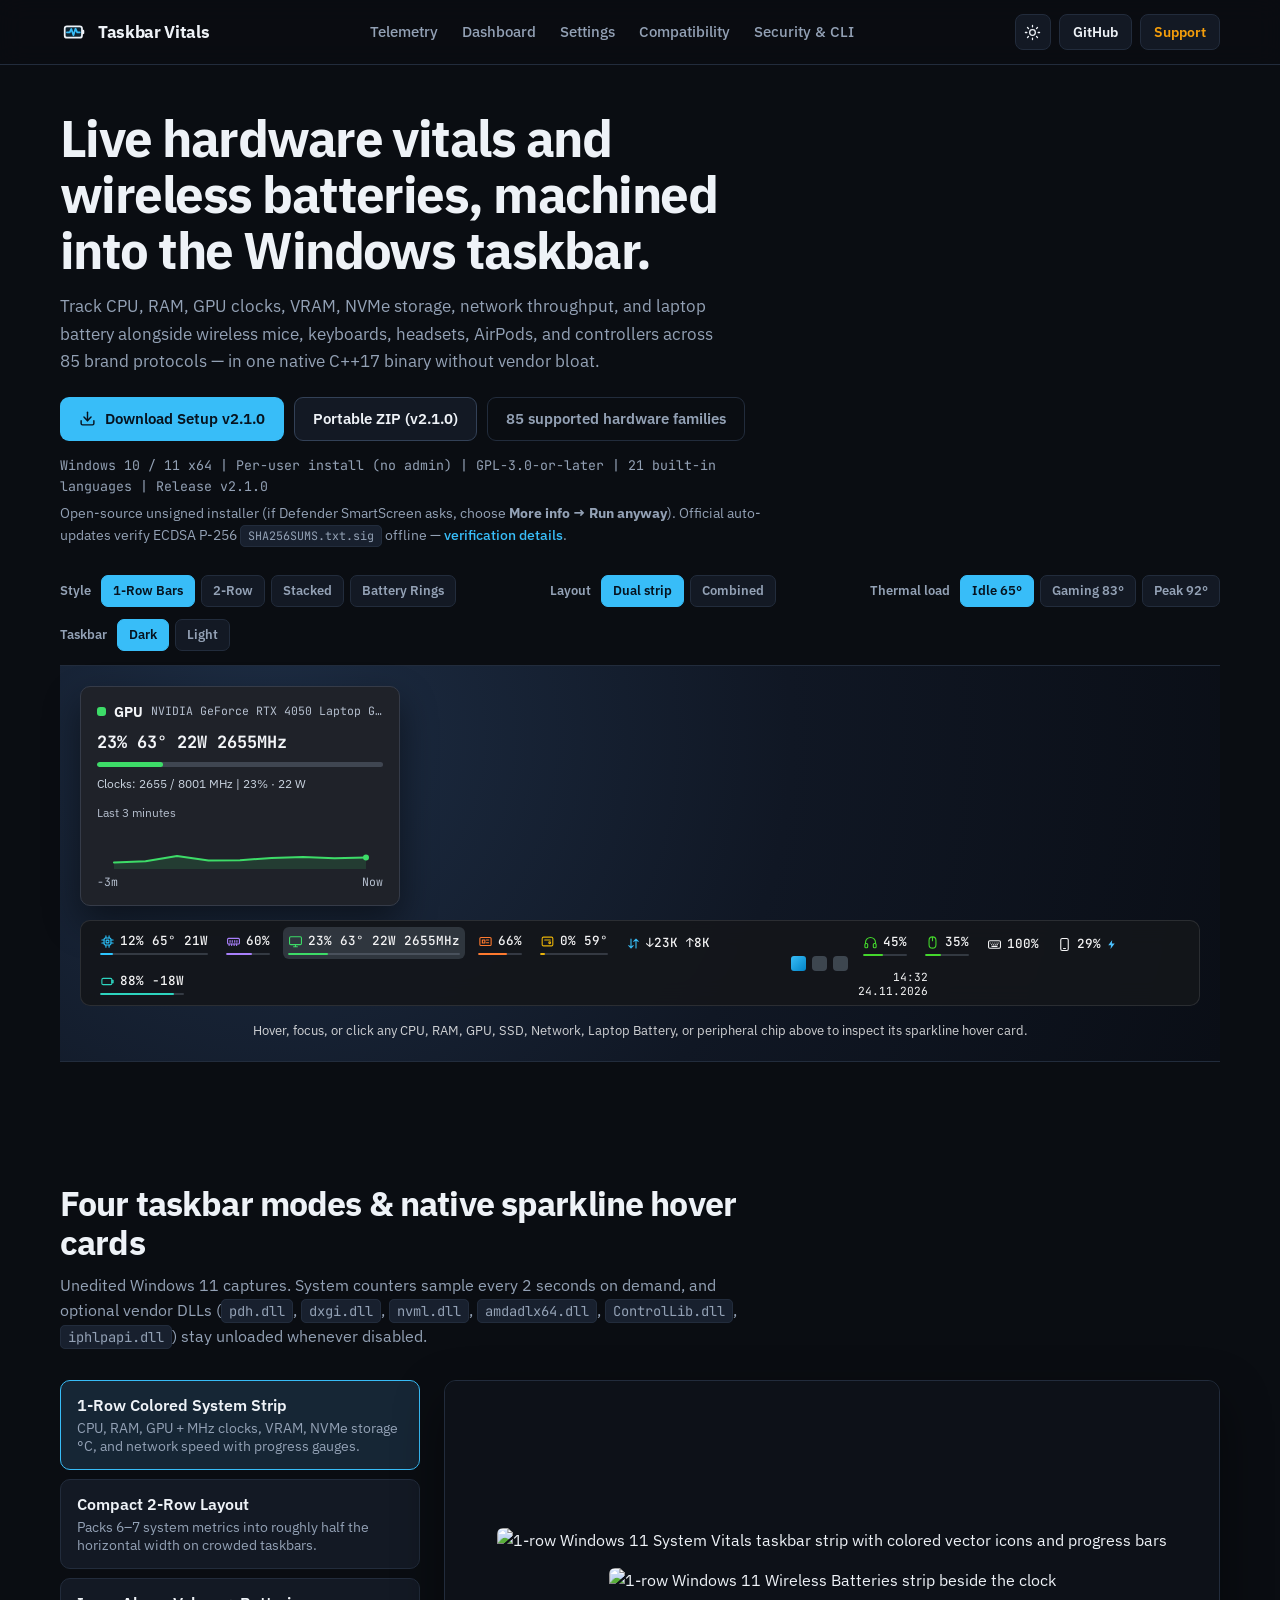
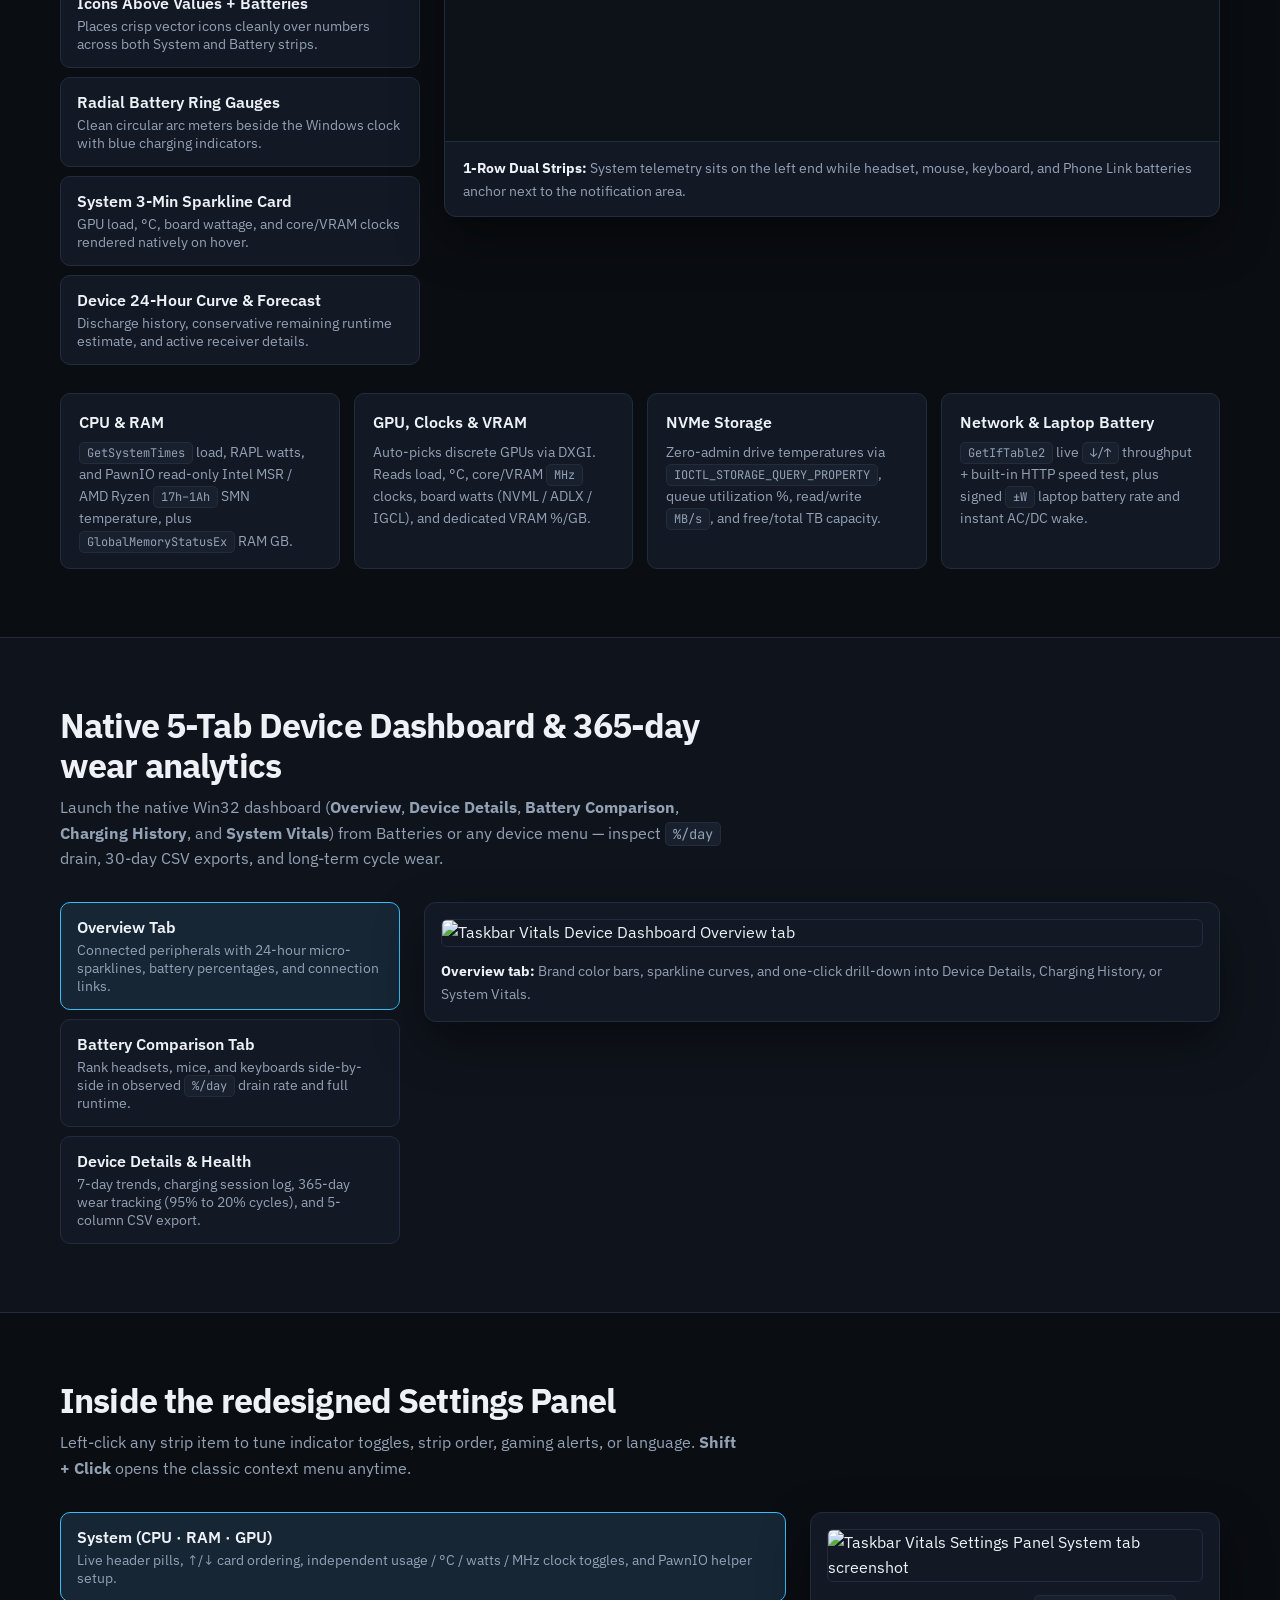
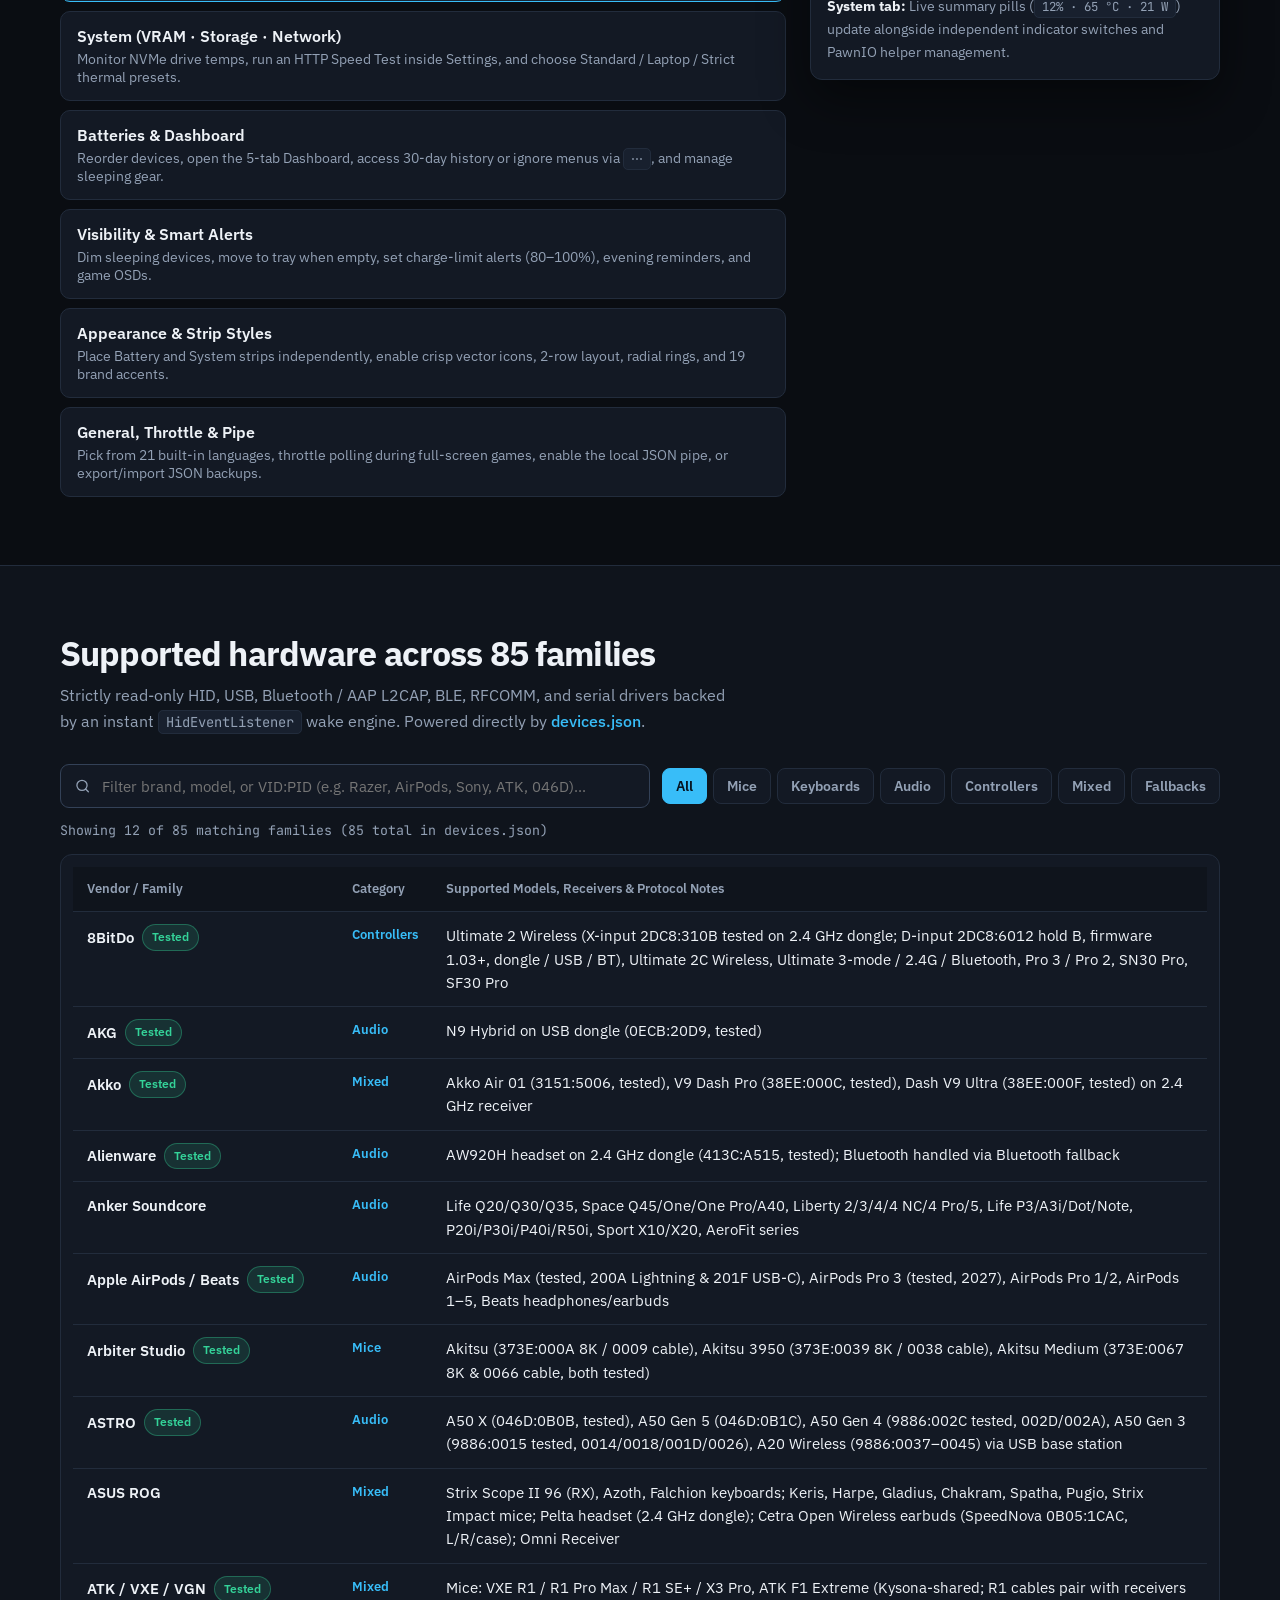
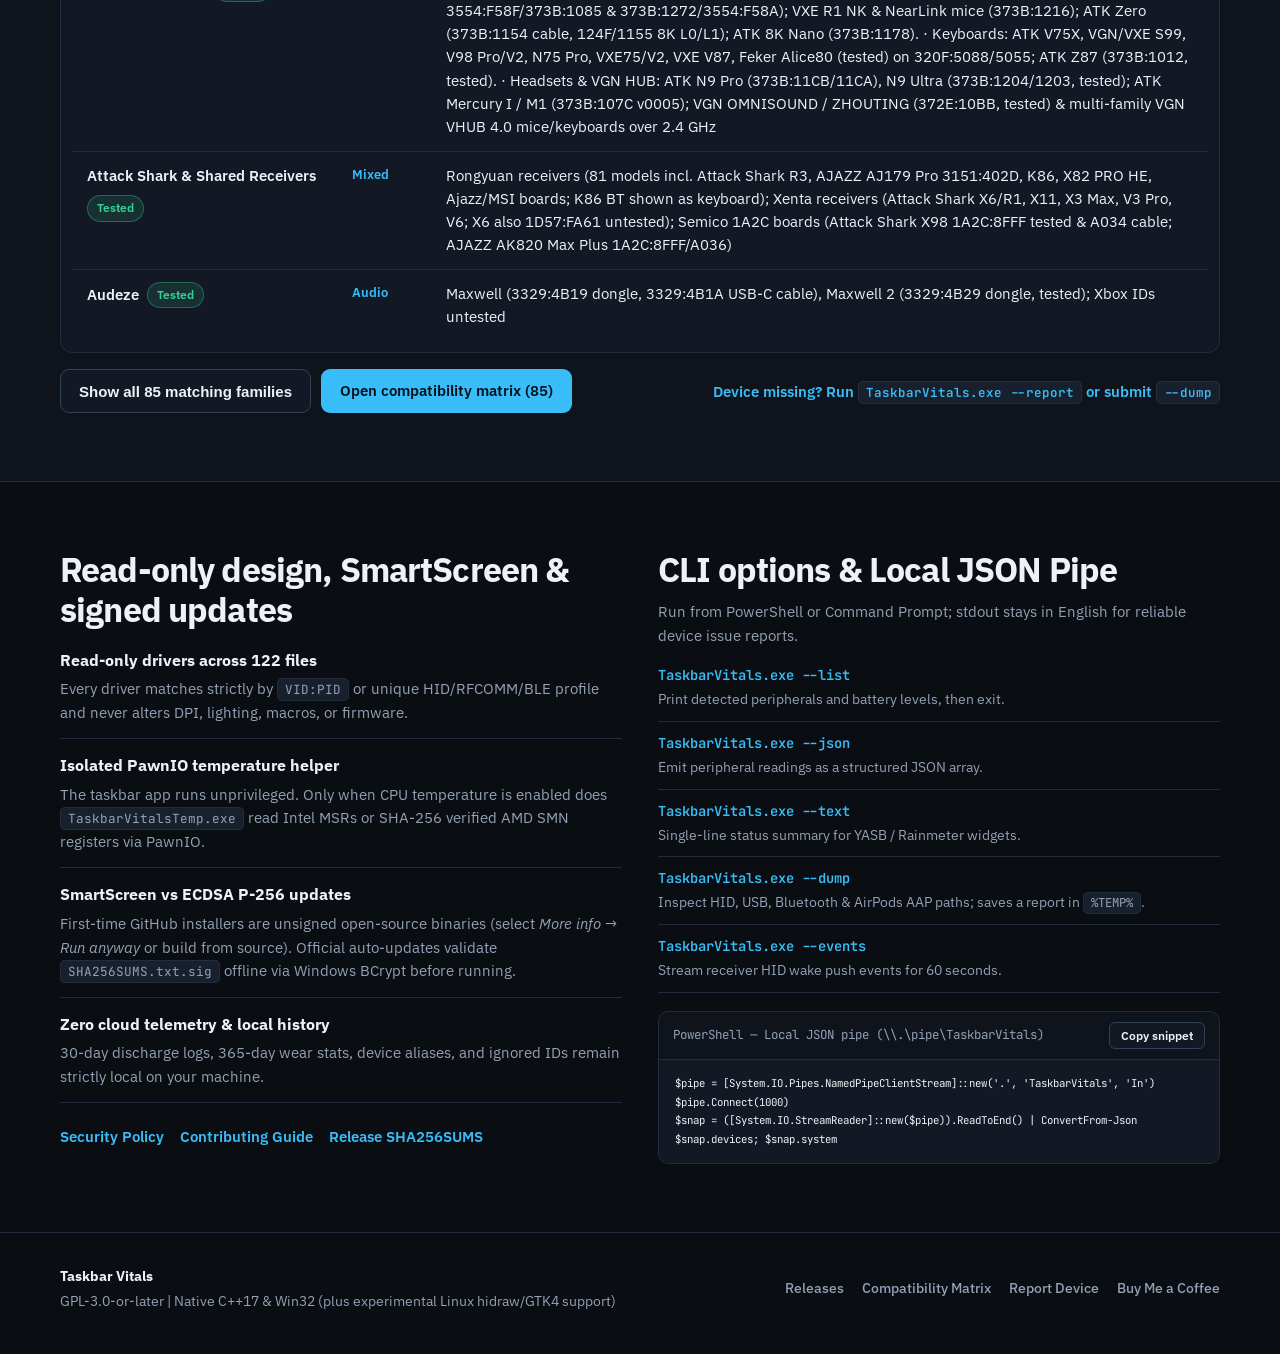
==== commit 788e1512: "Prepare Taskbar Vitals 2.1.0 release" ====
--- a/site/index.html
+++ b/site/index.html
@@ -83,16 +83,16 @@
                 <polyline points="7 10 12 15 17 10"/>
                 <line x1="12" x2="12" y1="15" y2="3"/>
               </svg>
-              <span id="download-setup-label">Download Setup v2.0.0</span>
+              <span id="download-setup-label">Download Setup v2.1.0</span>
             </a>
             <a id="download-zip-btn" class="btn btn-secondary" href="https://github.com/symNistaken/TaskbarVitals/releases/latest">
-              <span id="download-zip-label">Portable ZIP (v2.0.0)</span>
+              <span id="download-zip-label">Portable ZIP (v2.1.0)</span>
             </a>
             <a class="btn btn-quiet" href="compatibility.html">85 supported hardware families</a>
           </div>
 
           <p class="hero-facts mono">
-            Windows 10 / 11 x64 | Per-user install (no admin) | GPL-3.0-or-later | 21 built-in languages | Release <span id="live-version">v2.0.0</span>
+            Windows 10 / 11 x64 | Per-user install (no admin) | GPL-3.0-or-later | 21 built-in languages | Release <span id="live-version">v2.1.0</span>
           </p>
           <p class="hero-trust">
             Open-source unsigned installer (if Defender SmartScreen asks, choose <strong>More info &rarr; Run anyway</strong>). Official auto-updates verify ECDSA P-256 <code>SHA256SUMS.txt.sig</code> offline — <a class="inline-link" href="#security">verification details</a>.
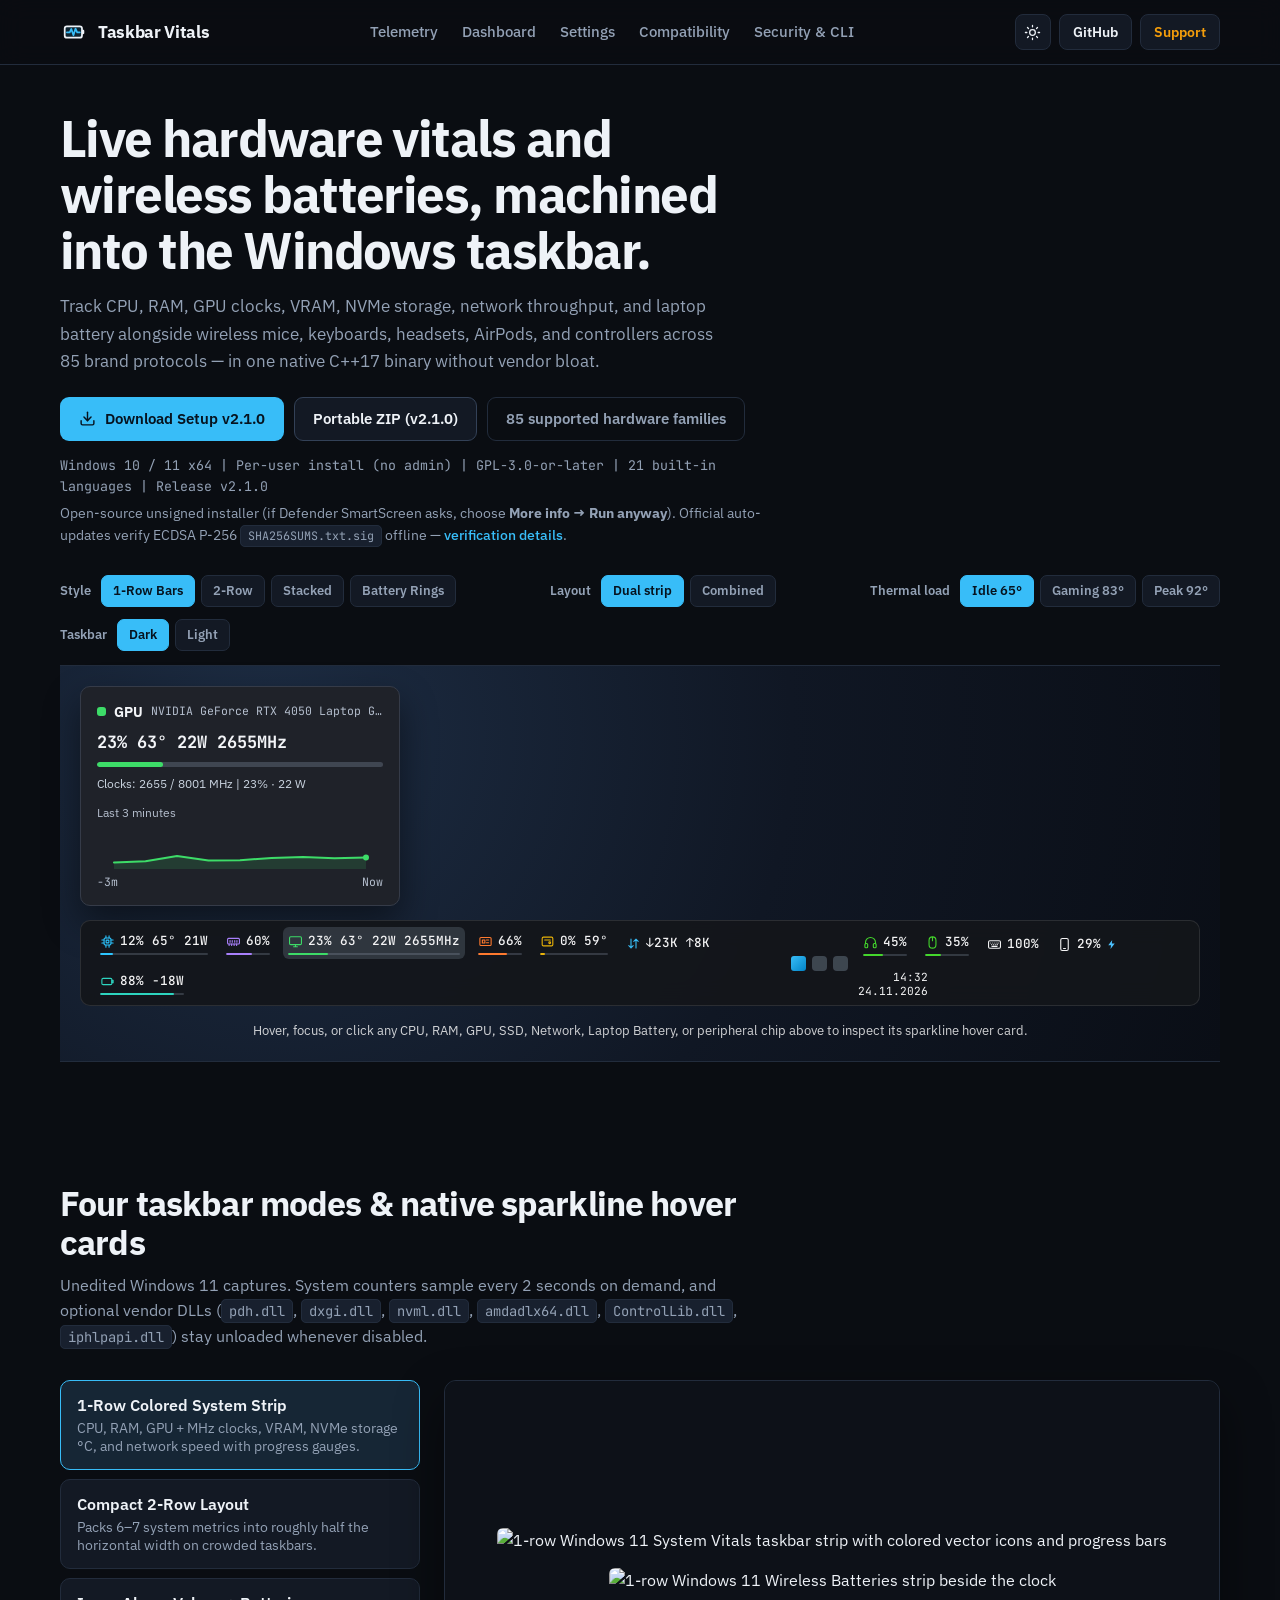
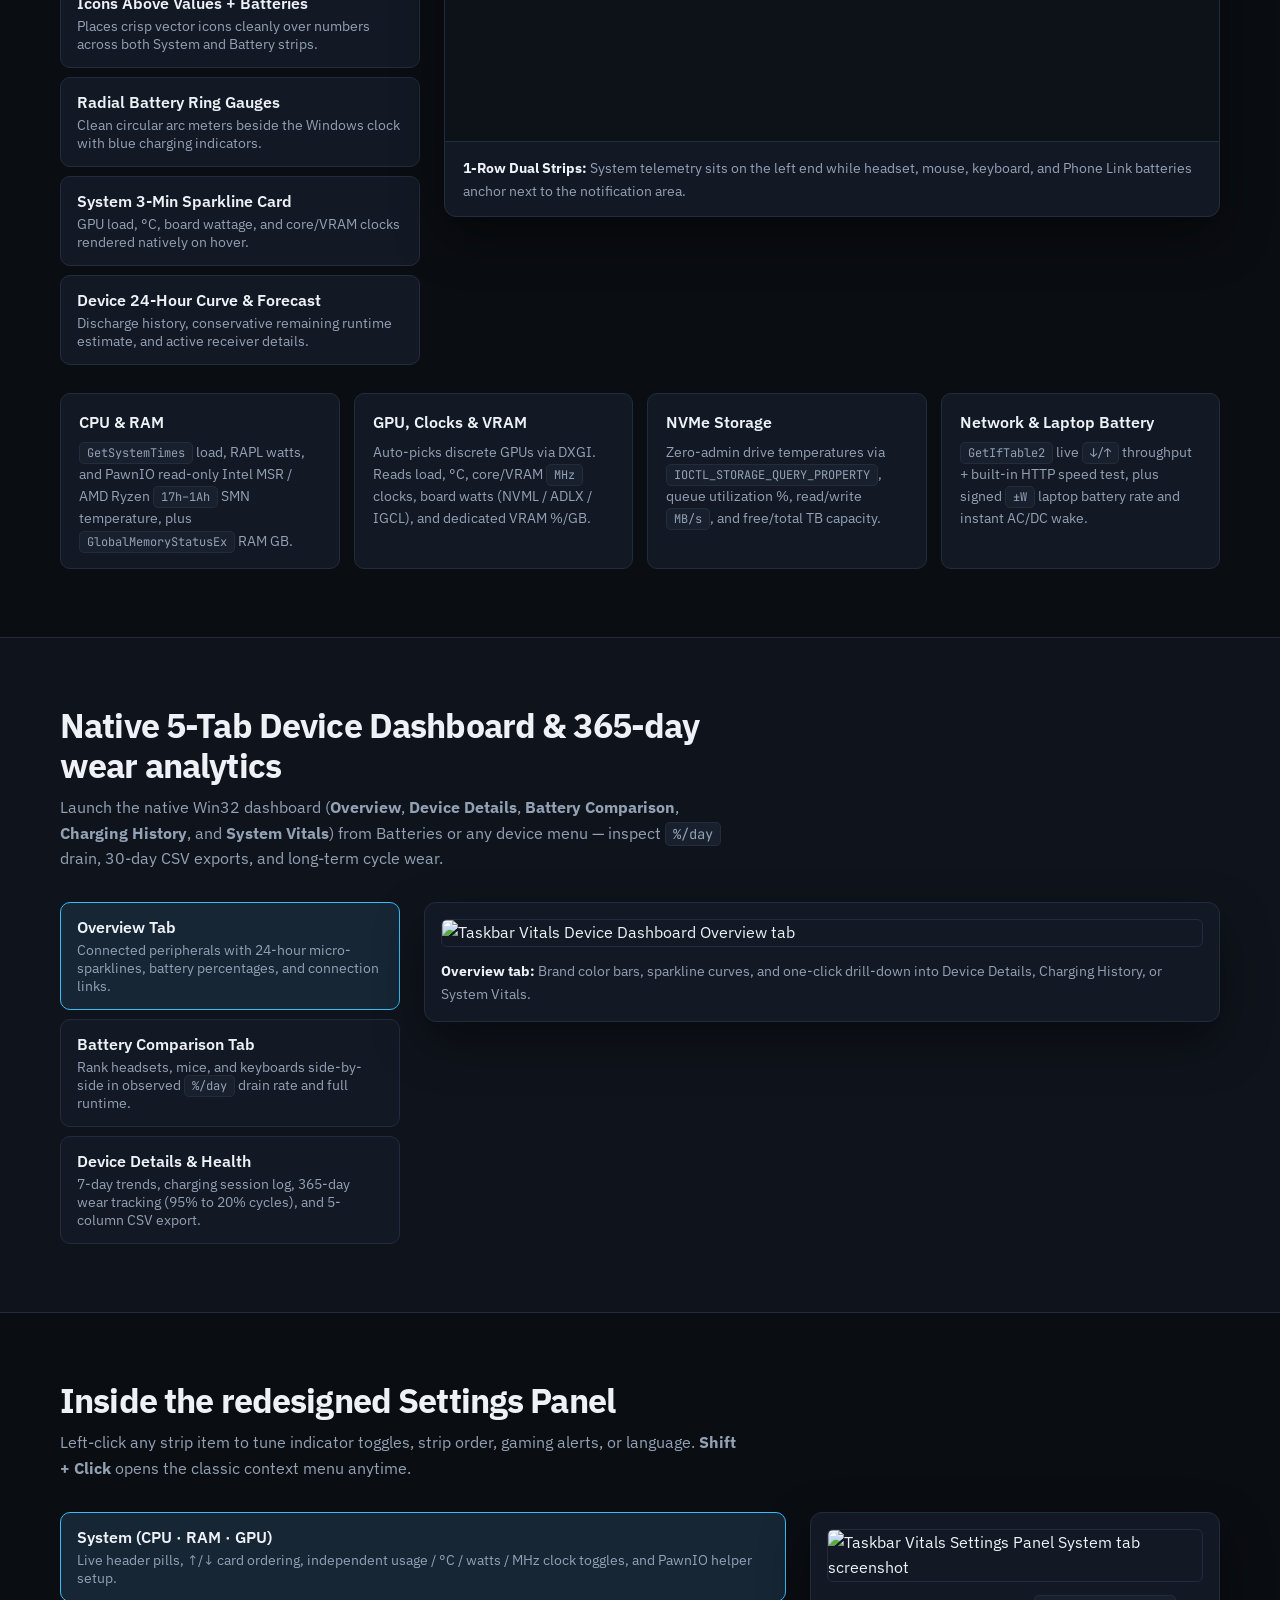
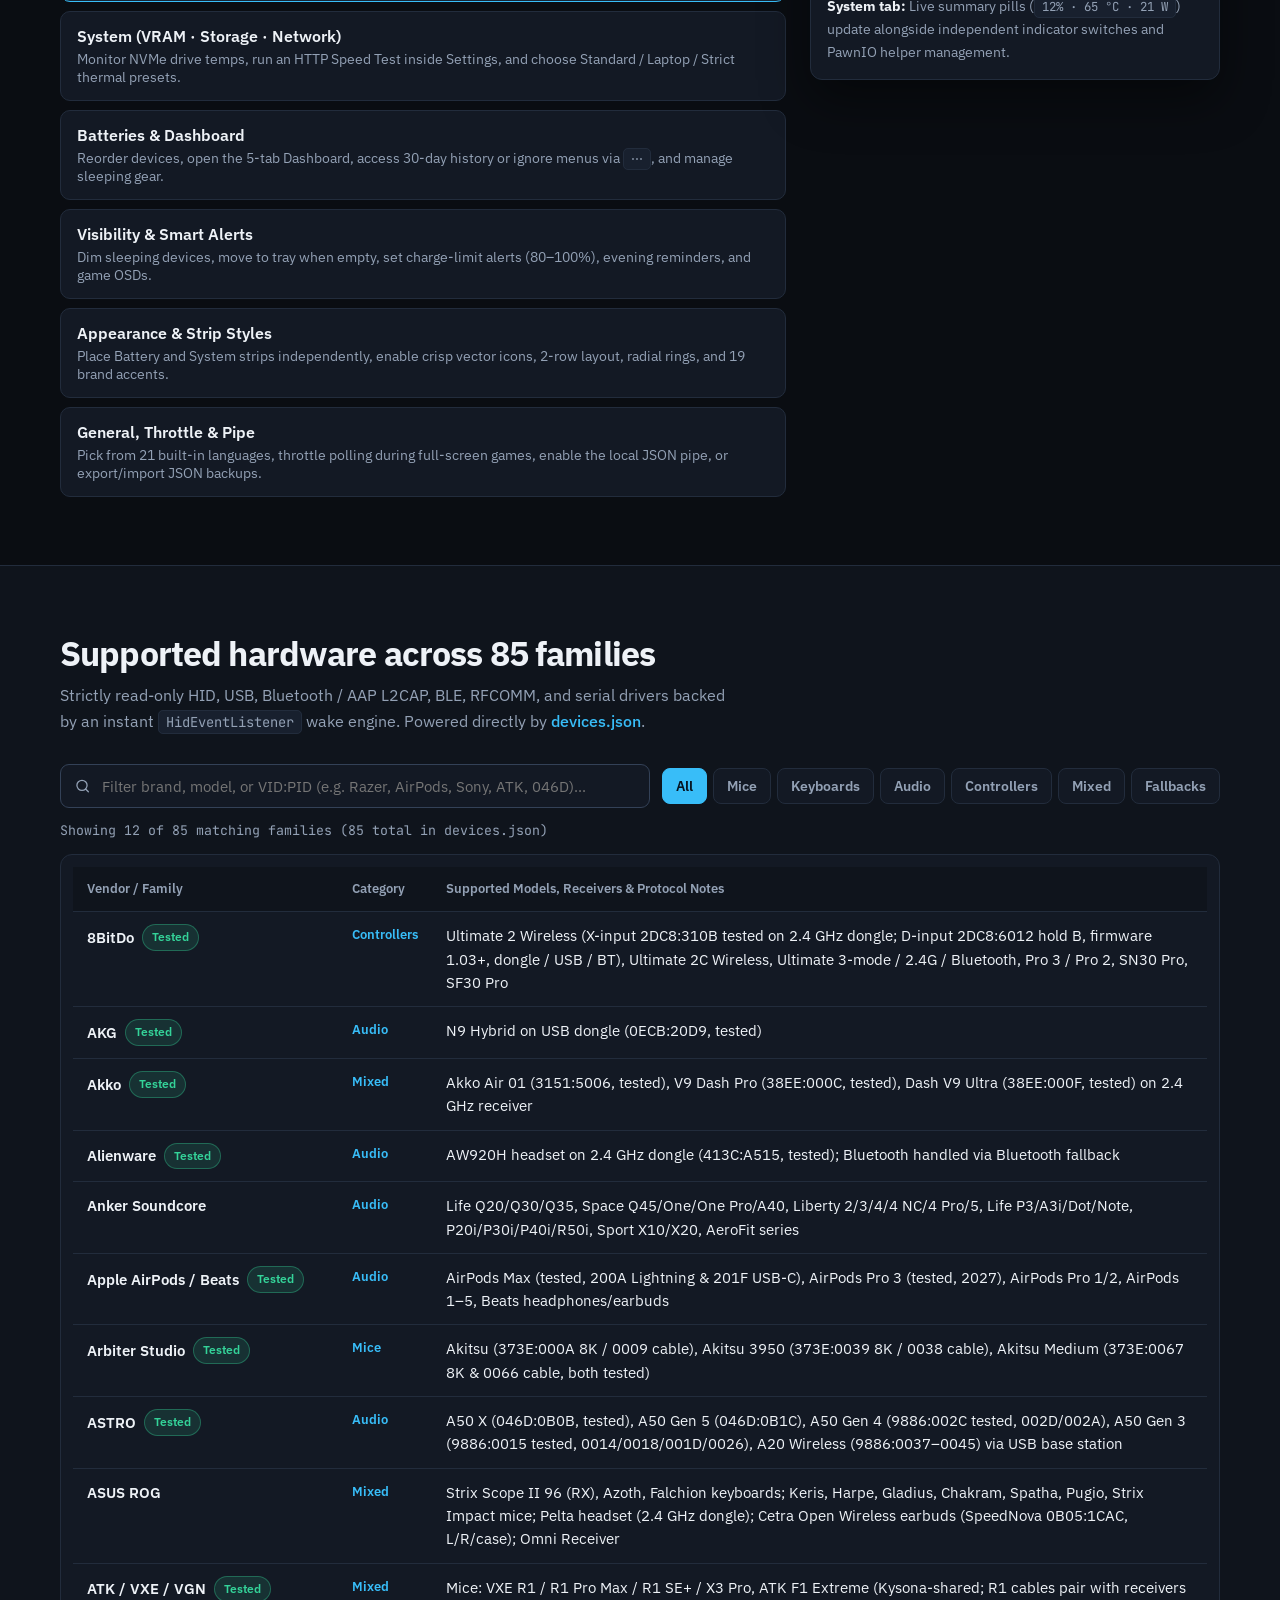
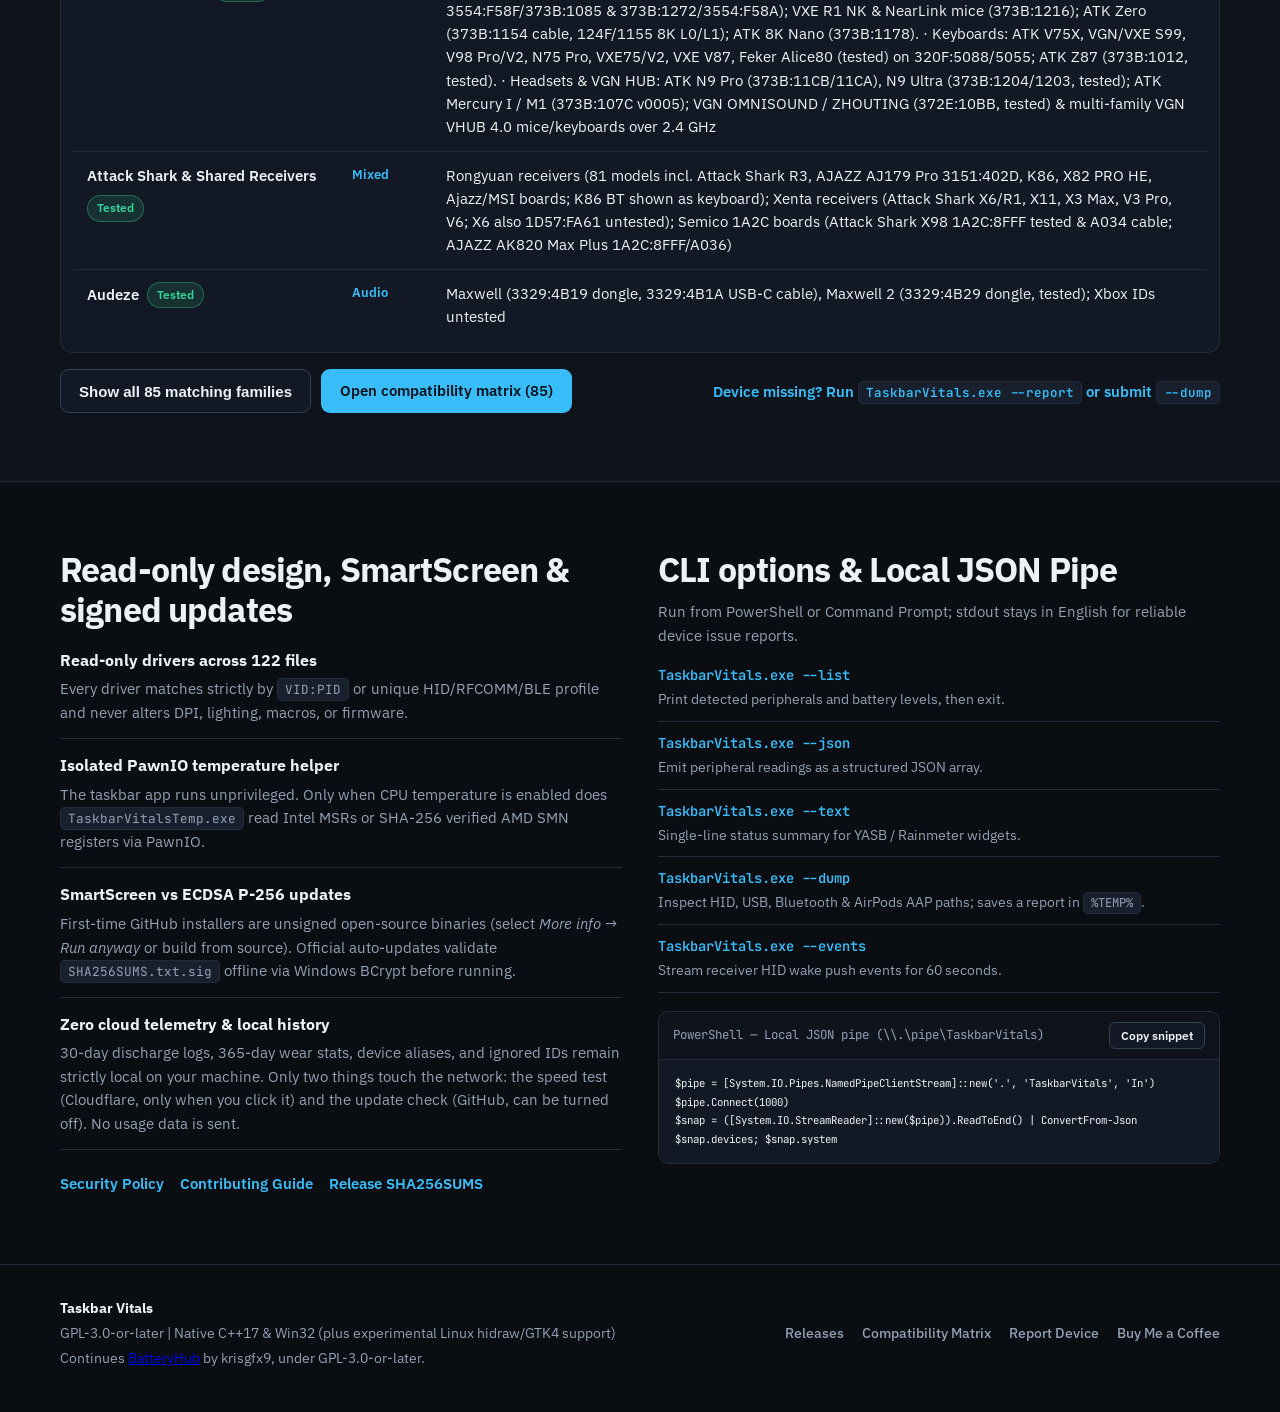
==== commit b9715630: "Document network connections and credit BatteryHub on the site List the update check and speed test " ====
--- a/site/index.html
+++ b/site/index.html
@@ -479,7 +479,7 @@
               </li>
               <li>
                 <strong>Zero cloud telemetry &amp; local history</strong>
-                <span>30-day discharge logs, 365-day wear stats, device aliases, and ignored IDs remain strictly local on your machine.</span>
+                <span>30-day discharge logs, 365-day wear stats, device aliases, and ignored IDs remain strictly local on your machine. Only two things touch the network: the speed test (Cloudflare, only when you click it) and the update check (GitHub, can be turned off). No usage data is sent.</span>
               </li>
             </ul>
             <div class="doc-links">
@@ -520,6 +520,7 @@
       <div class="footer-left">
         <strong>Taskbar Vitals</strong>
         <span>GPL-3.0-or-later | Native C++17 &amp; Win32 (plus experimental Linux hidraw/GTK4 support)</span>
+        <span>Continues <a href="https://github.com/krisgfx9/Wireless-Device-Battery-Monitor" target="_blank" rel="noopener">BatteryHub</a> by krisgfx9, under GPL-3.0-or-later.</span>
       </div>
       <div class="footer-links">
         <a href="https://github.com/symNistaken/TaskbarVitals/releases" target="_blank" rel="noopener">Releases</a>
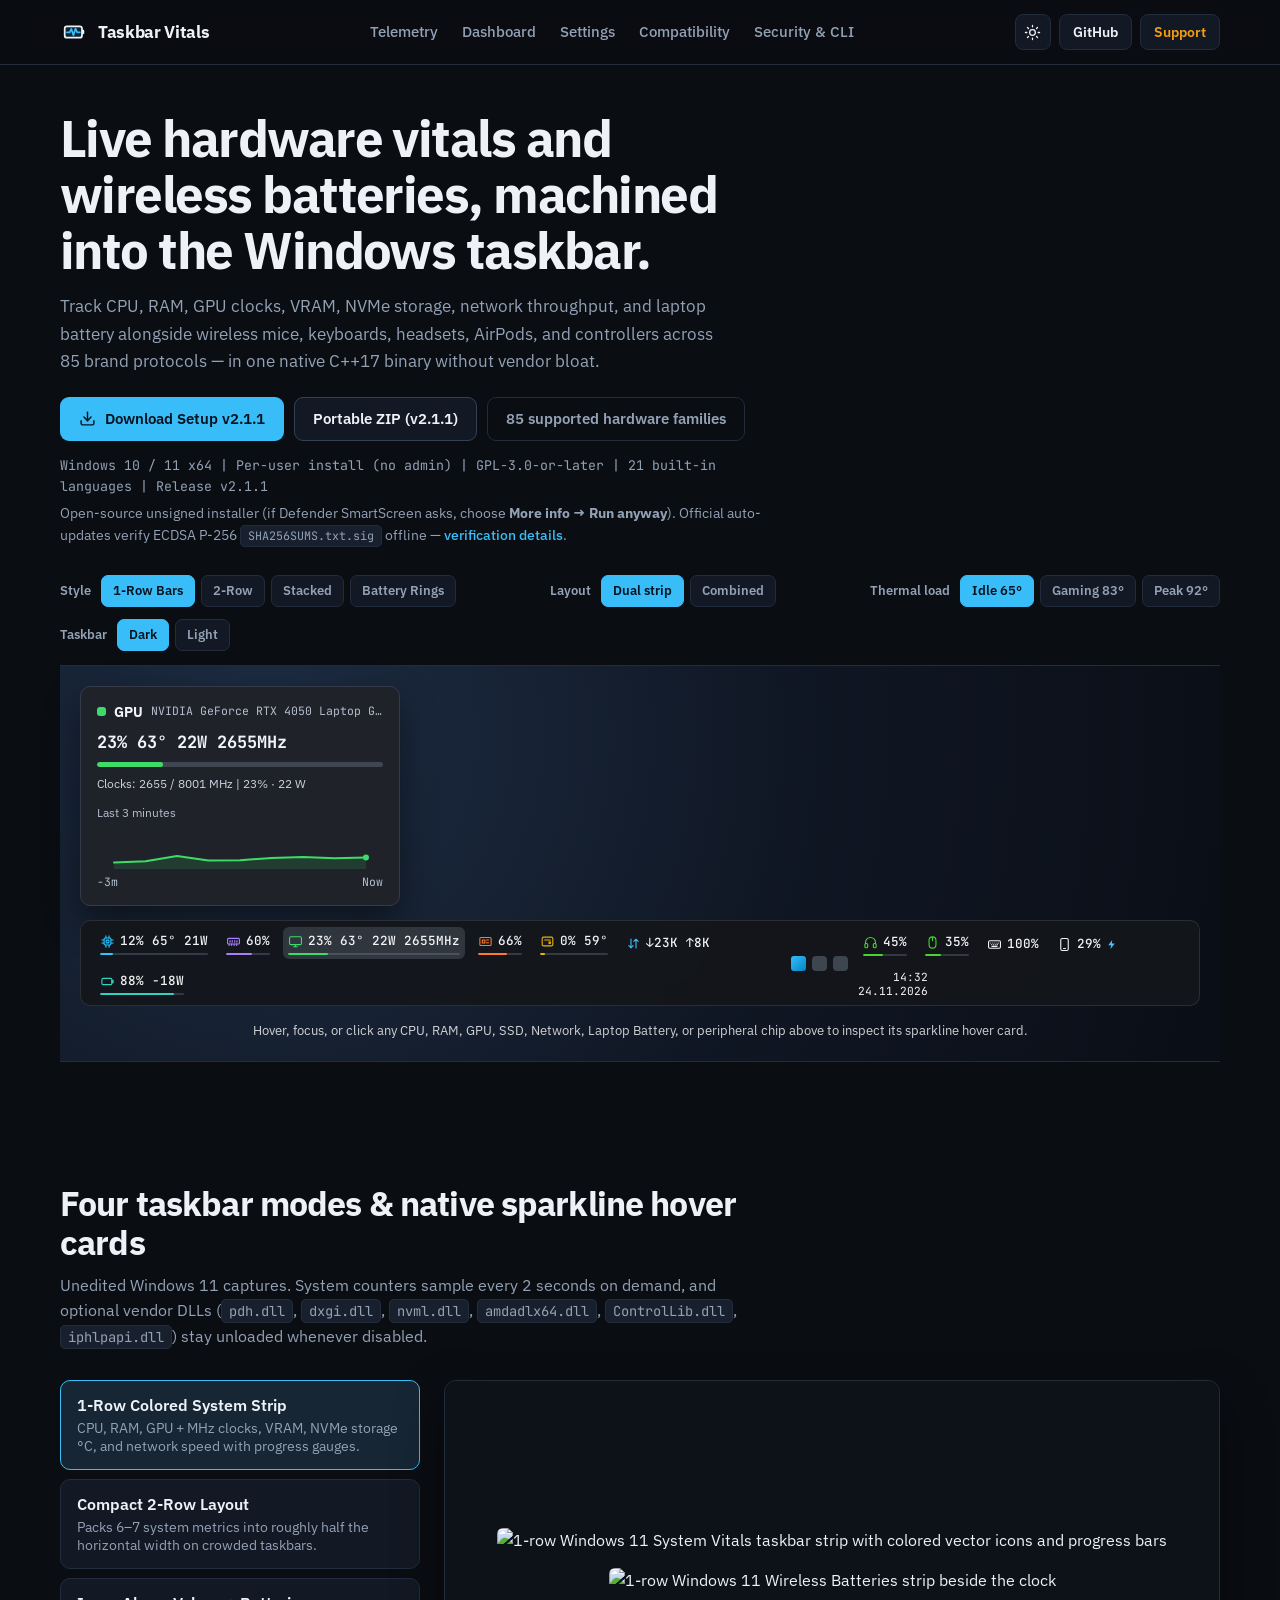
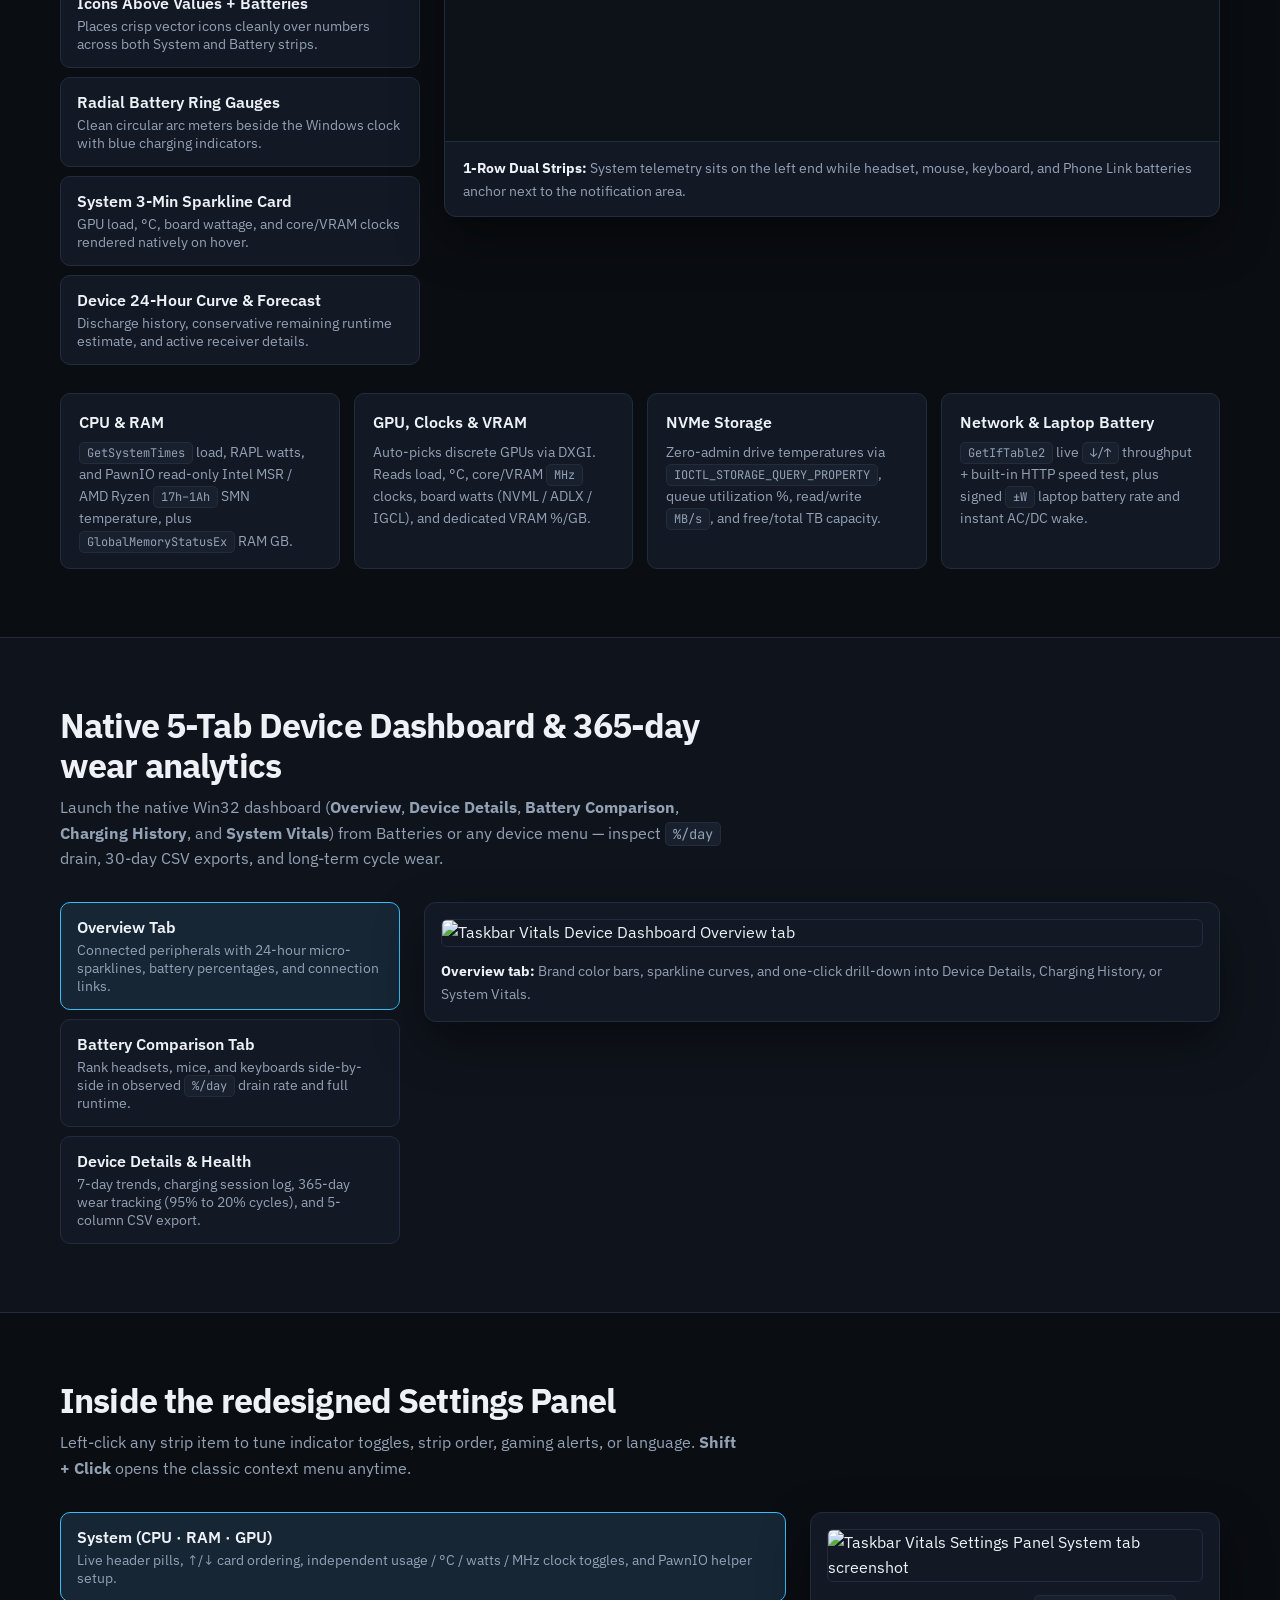
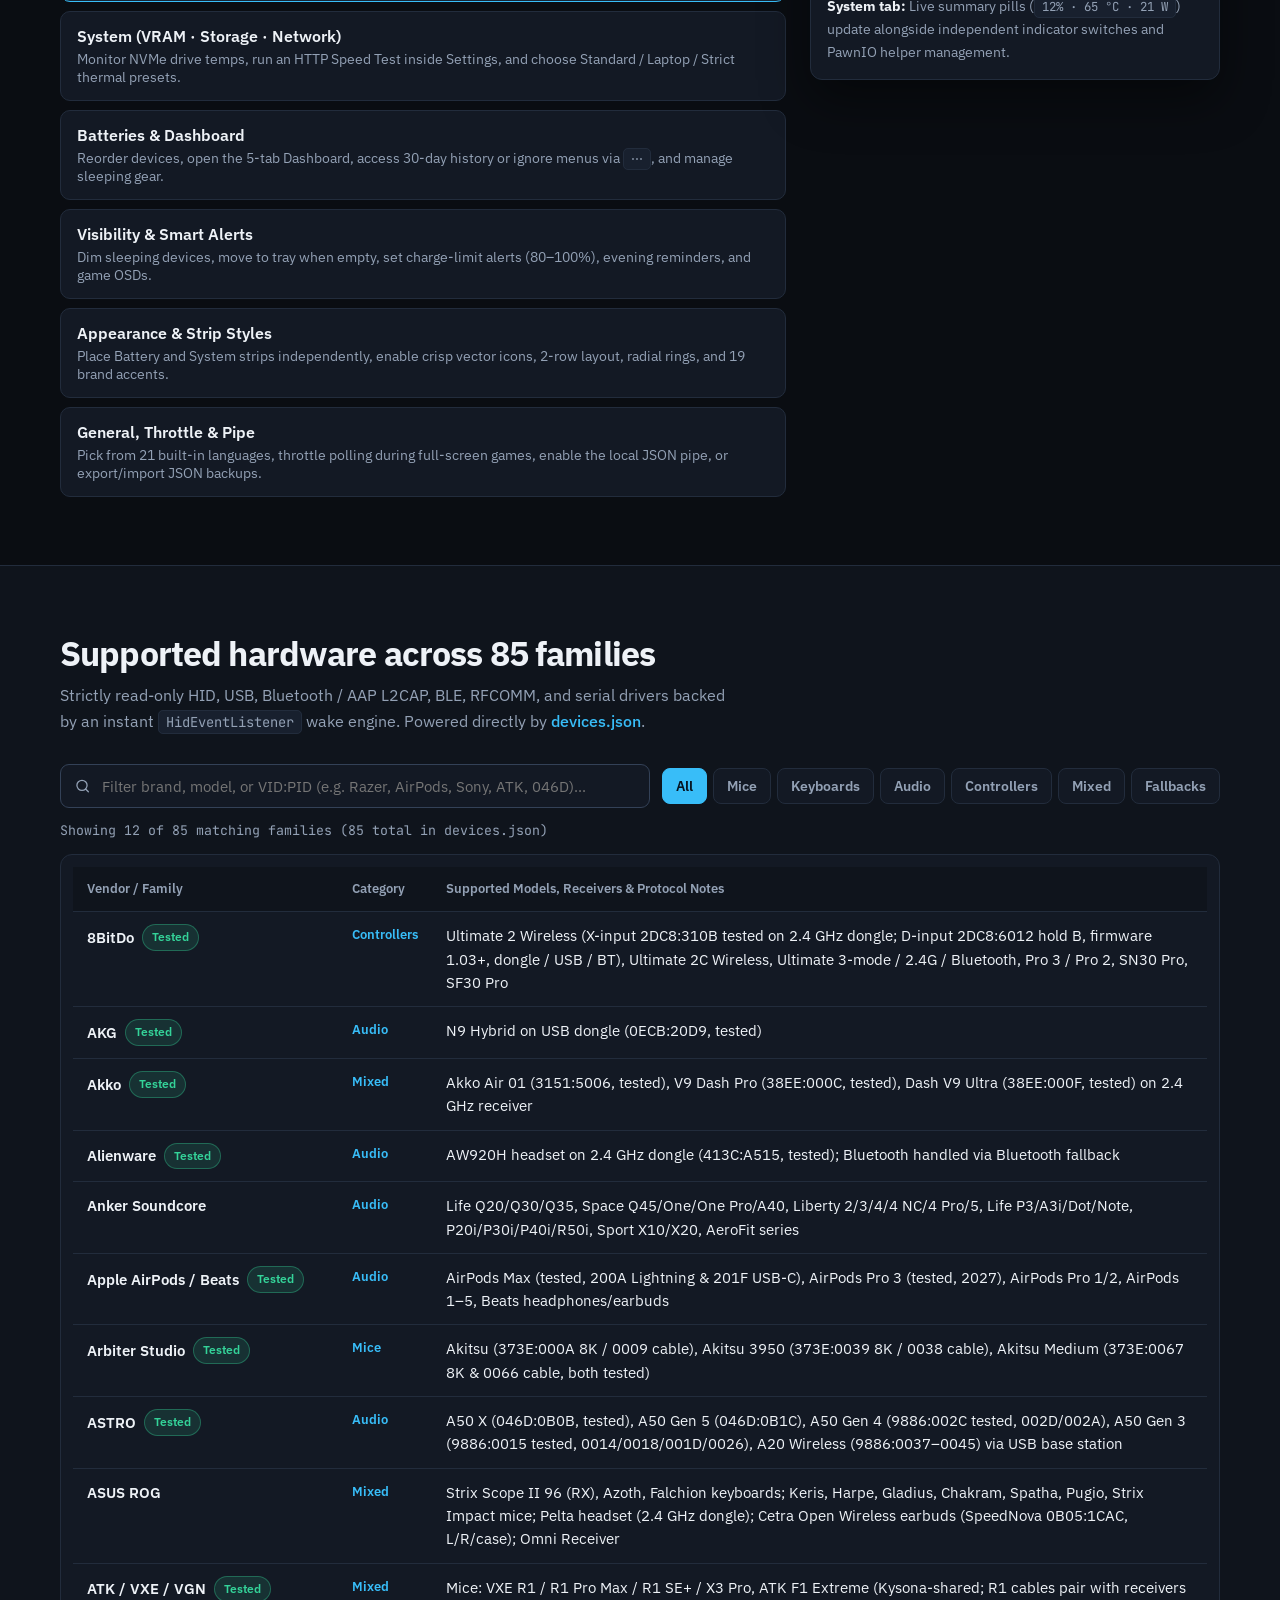
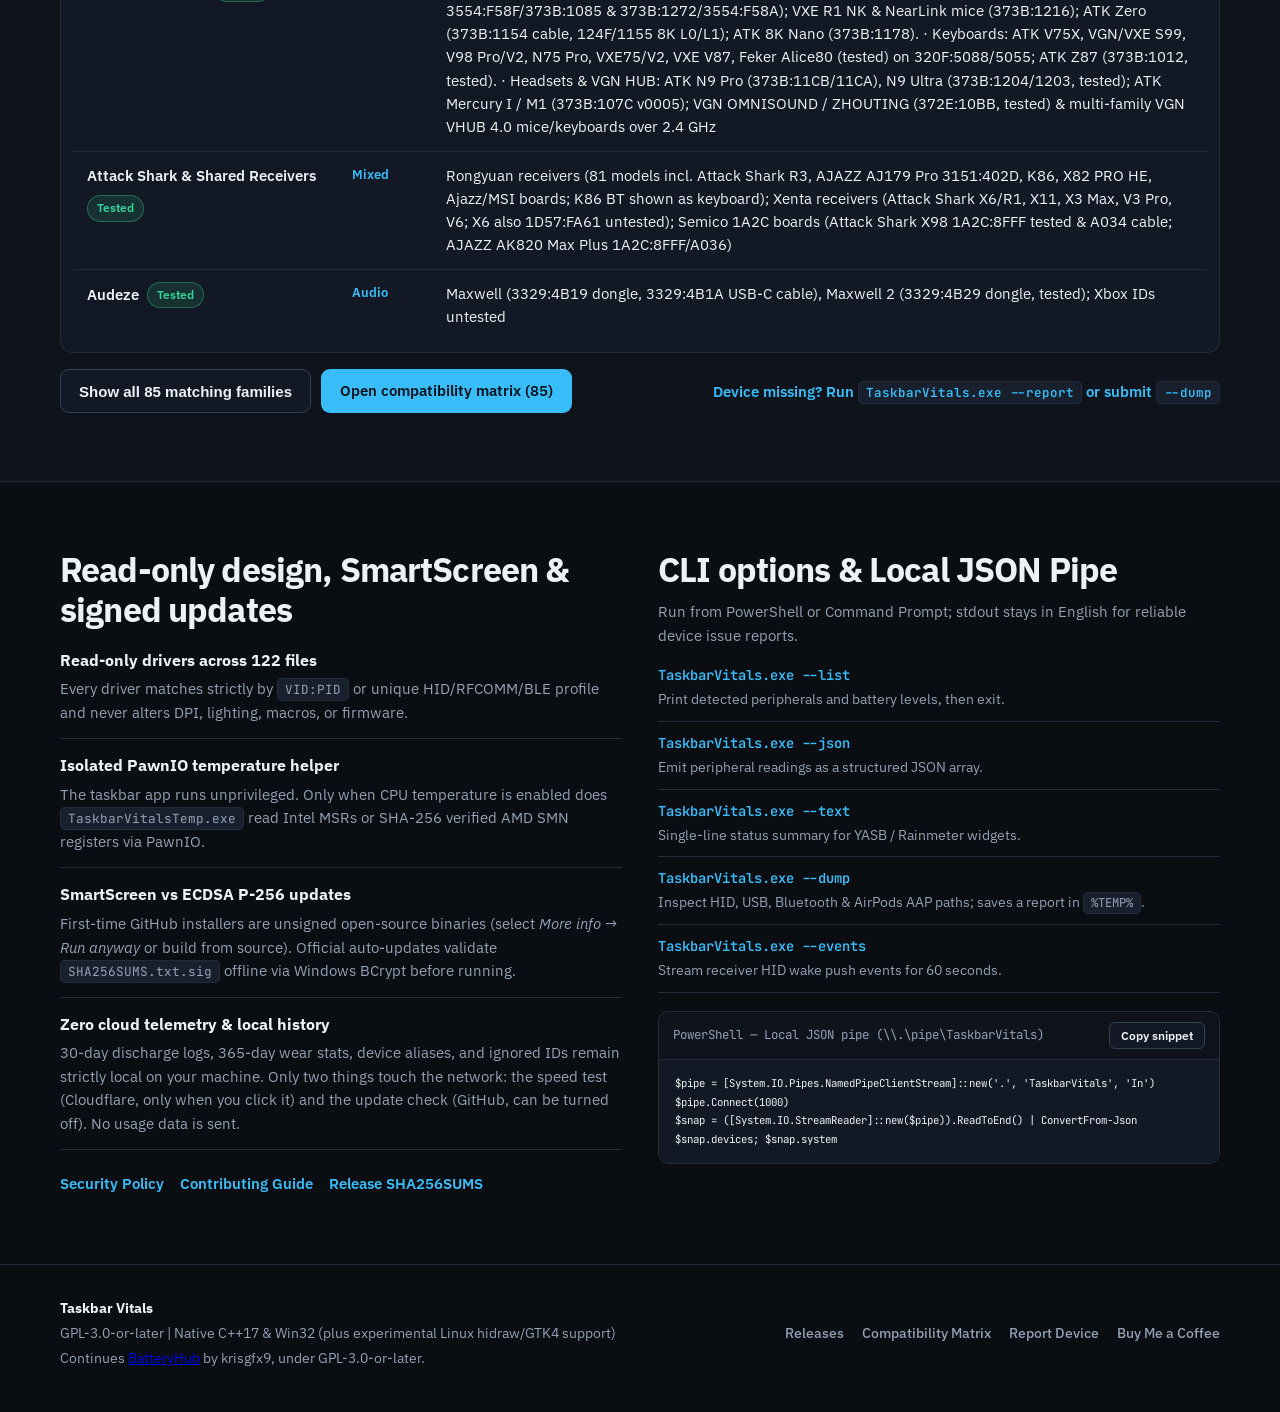
==== commit a7c3e020: "Prepare Taskbar Vitals 2.1.1 release" ====
--- a/site/index.html
+++ b/site/index.html
@@ -83,16 +83,16 @@
                 <polyline points="7 10 12 15 17 10"/>
                 <line x1="12" x2="12" y1="15" y2="3"/>
               </svg>
-              <span id="download-setup-label">Download Setup v2.1.0</span>
+              <span id="download-setup-label">Download Setup v2.1.1</span>
             </a>
             <a id="download-zip-btn" class="btn btn-secondary" href="https://github.com/symNistaken/TaskbarVitals/releases/latest">
-              <span id="download-zip-label">Portable ZIP (v2.1.0)</span>
+              <span id="download-zip-label">Portable ZIP (v2.1.1)</span>
             </a>
             <a class="btn btn-quiet" href="compatibility.html">85 supported hardware families</a>
           </div>
 
           <p class="hero-facts mono">
-            Windows 10 / 11 x64 | Per-user install (no admin) | GPL-3.0-or-later | 21 built-in languages | Release <span id="live-version">v2.1.0</span>
+            Windows 10 / 11 x64 | Per-user install (no admin) | GPL-3.0-or-later | 21 built-in languages | Release <span id="live-version">v2.1.1</span>
           </p>
           <p class="hero-trust">
             Open-source unsigned installer (if Defender SmartScreen asks, choose <strong>More info &rarr; Run anyway</strong>). Official auto-updates verify ECDSA P-256 <code>SHA256SUMS.txt.sig</code> offline — <a class="inline-link" href="#security">verification details</a>.
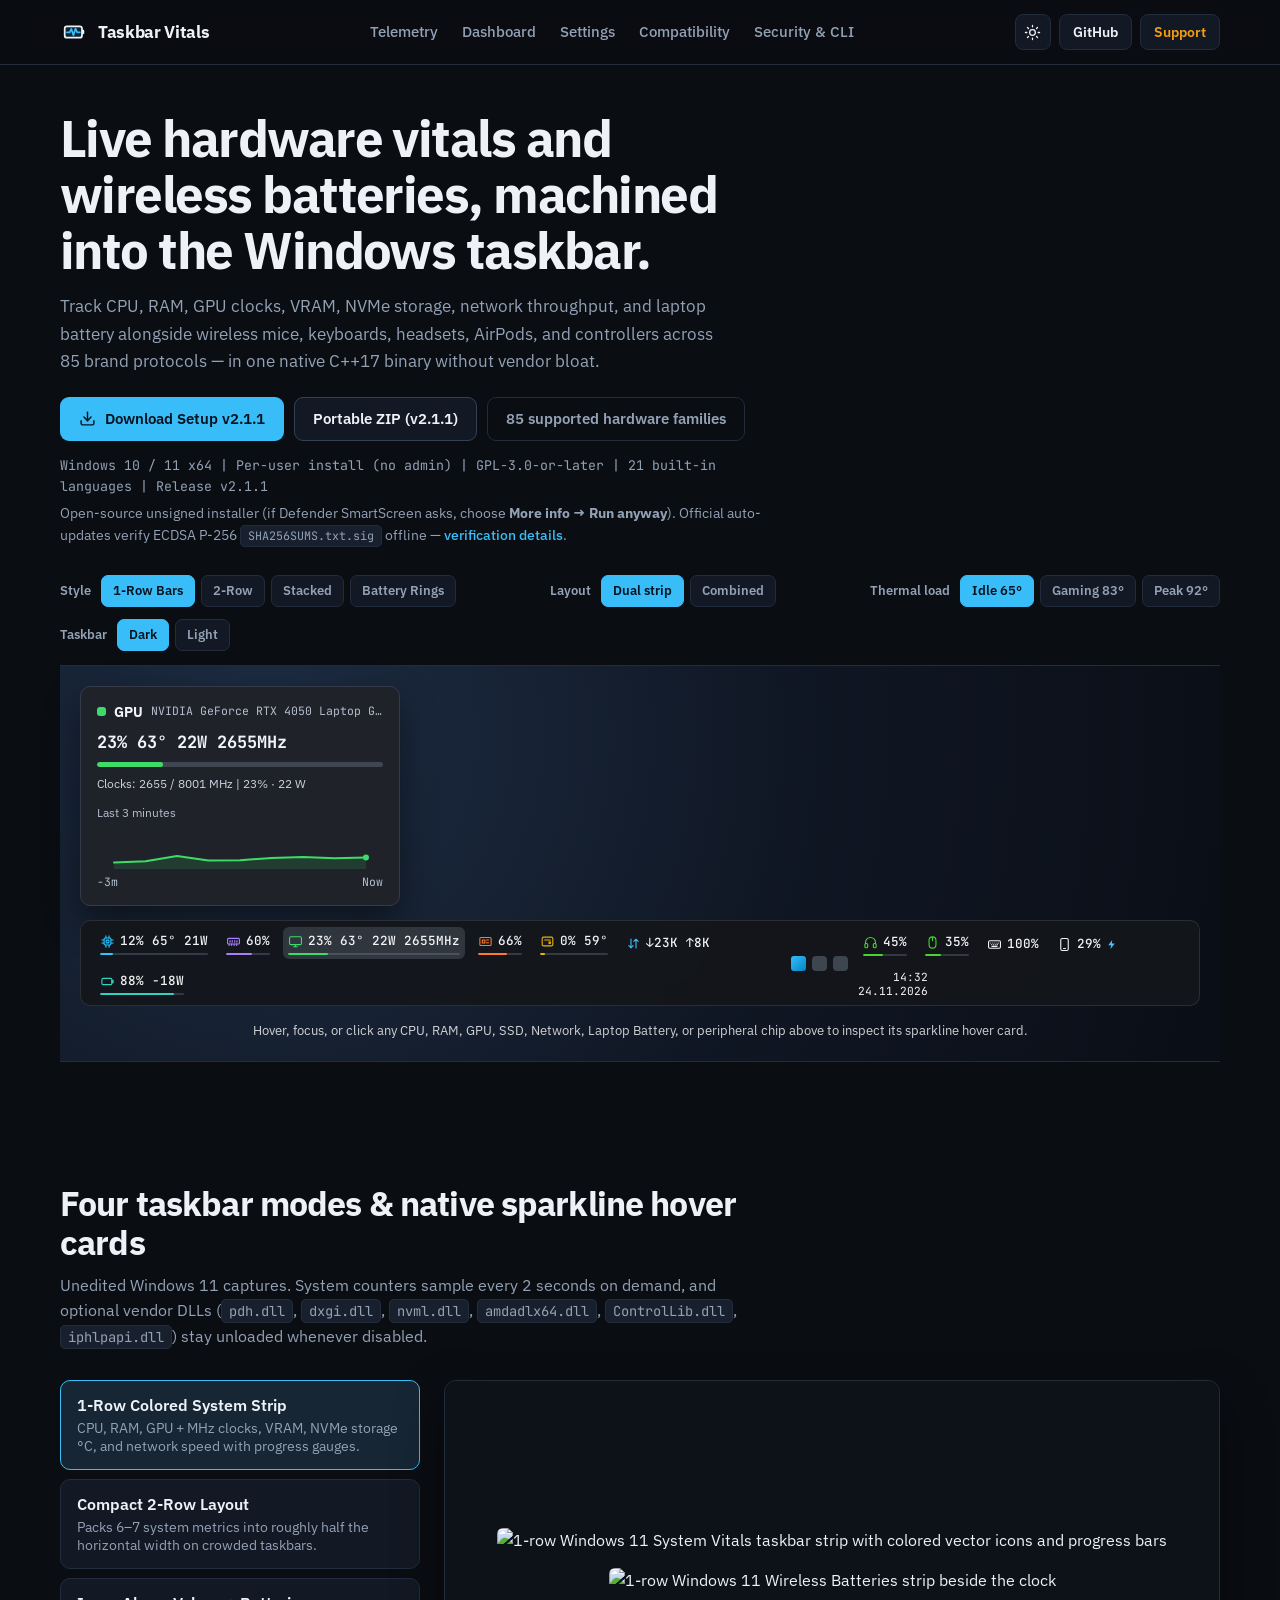
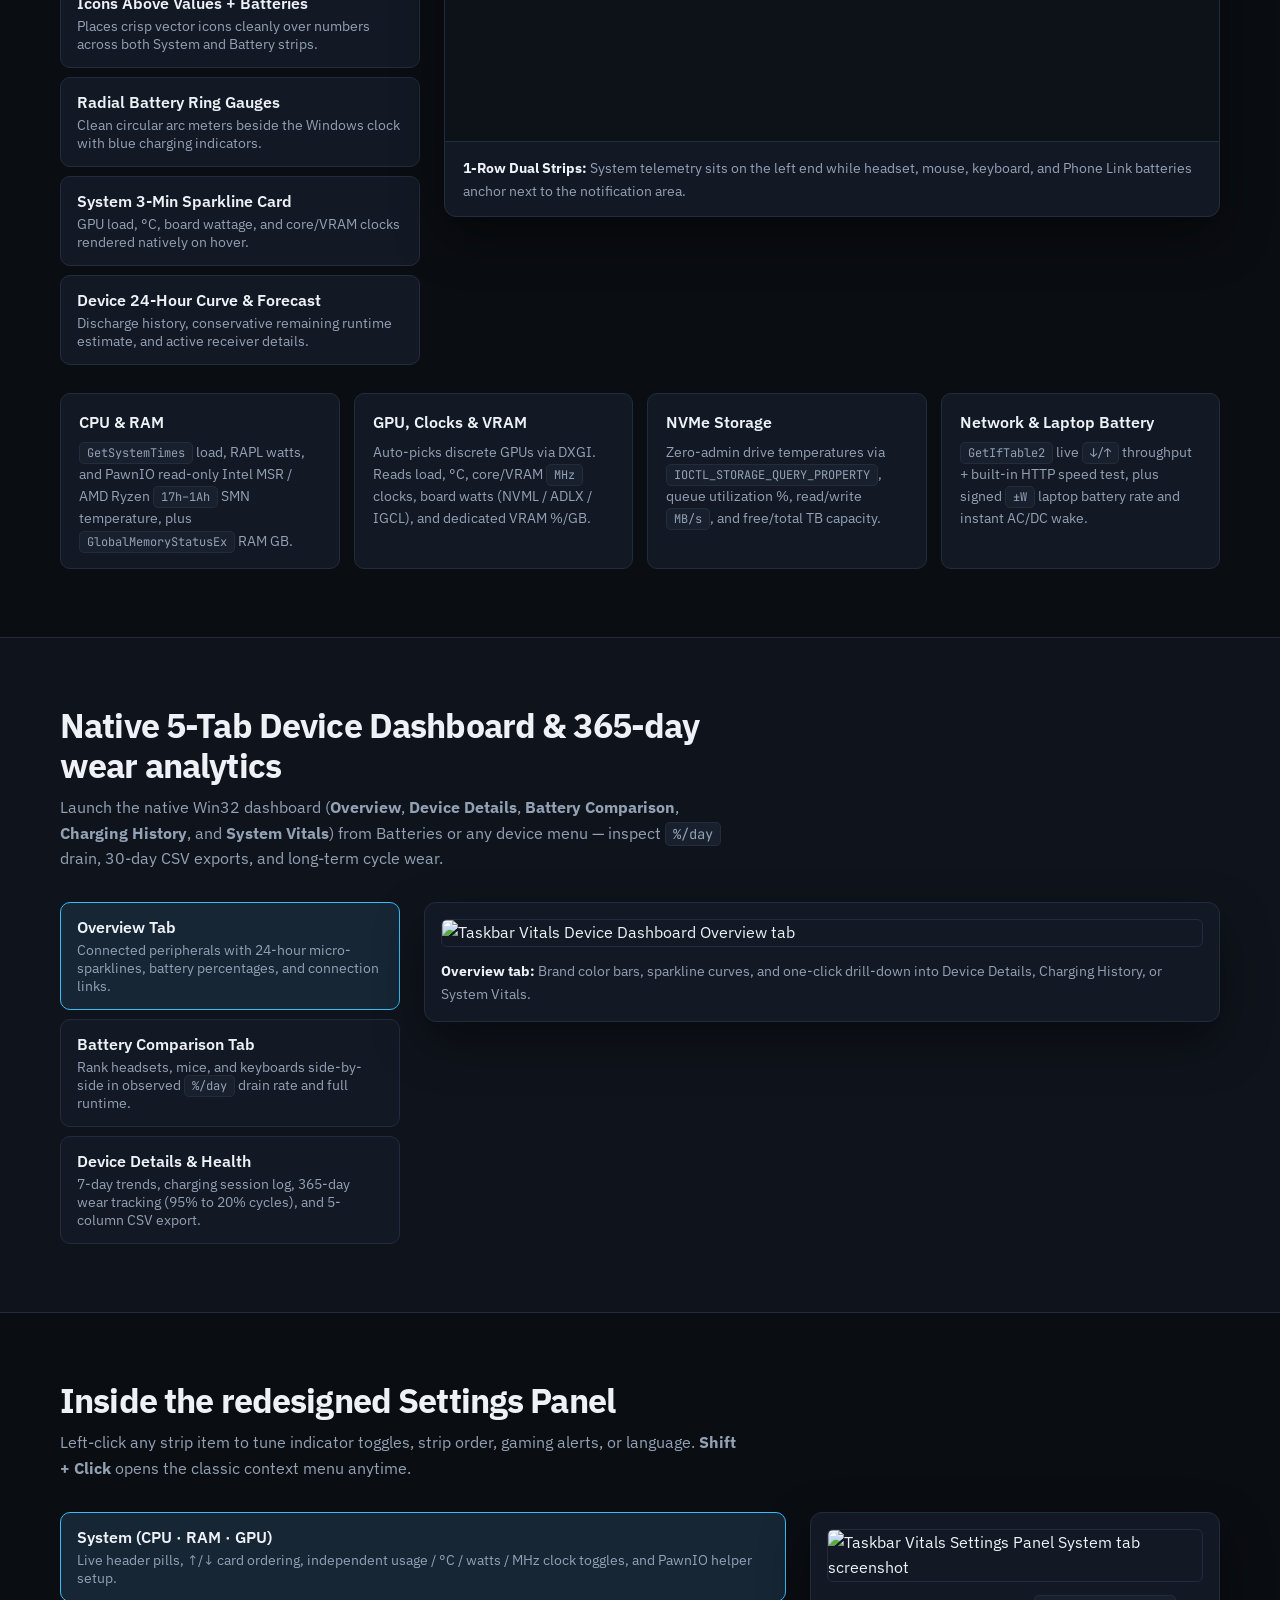
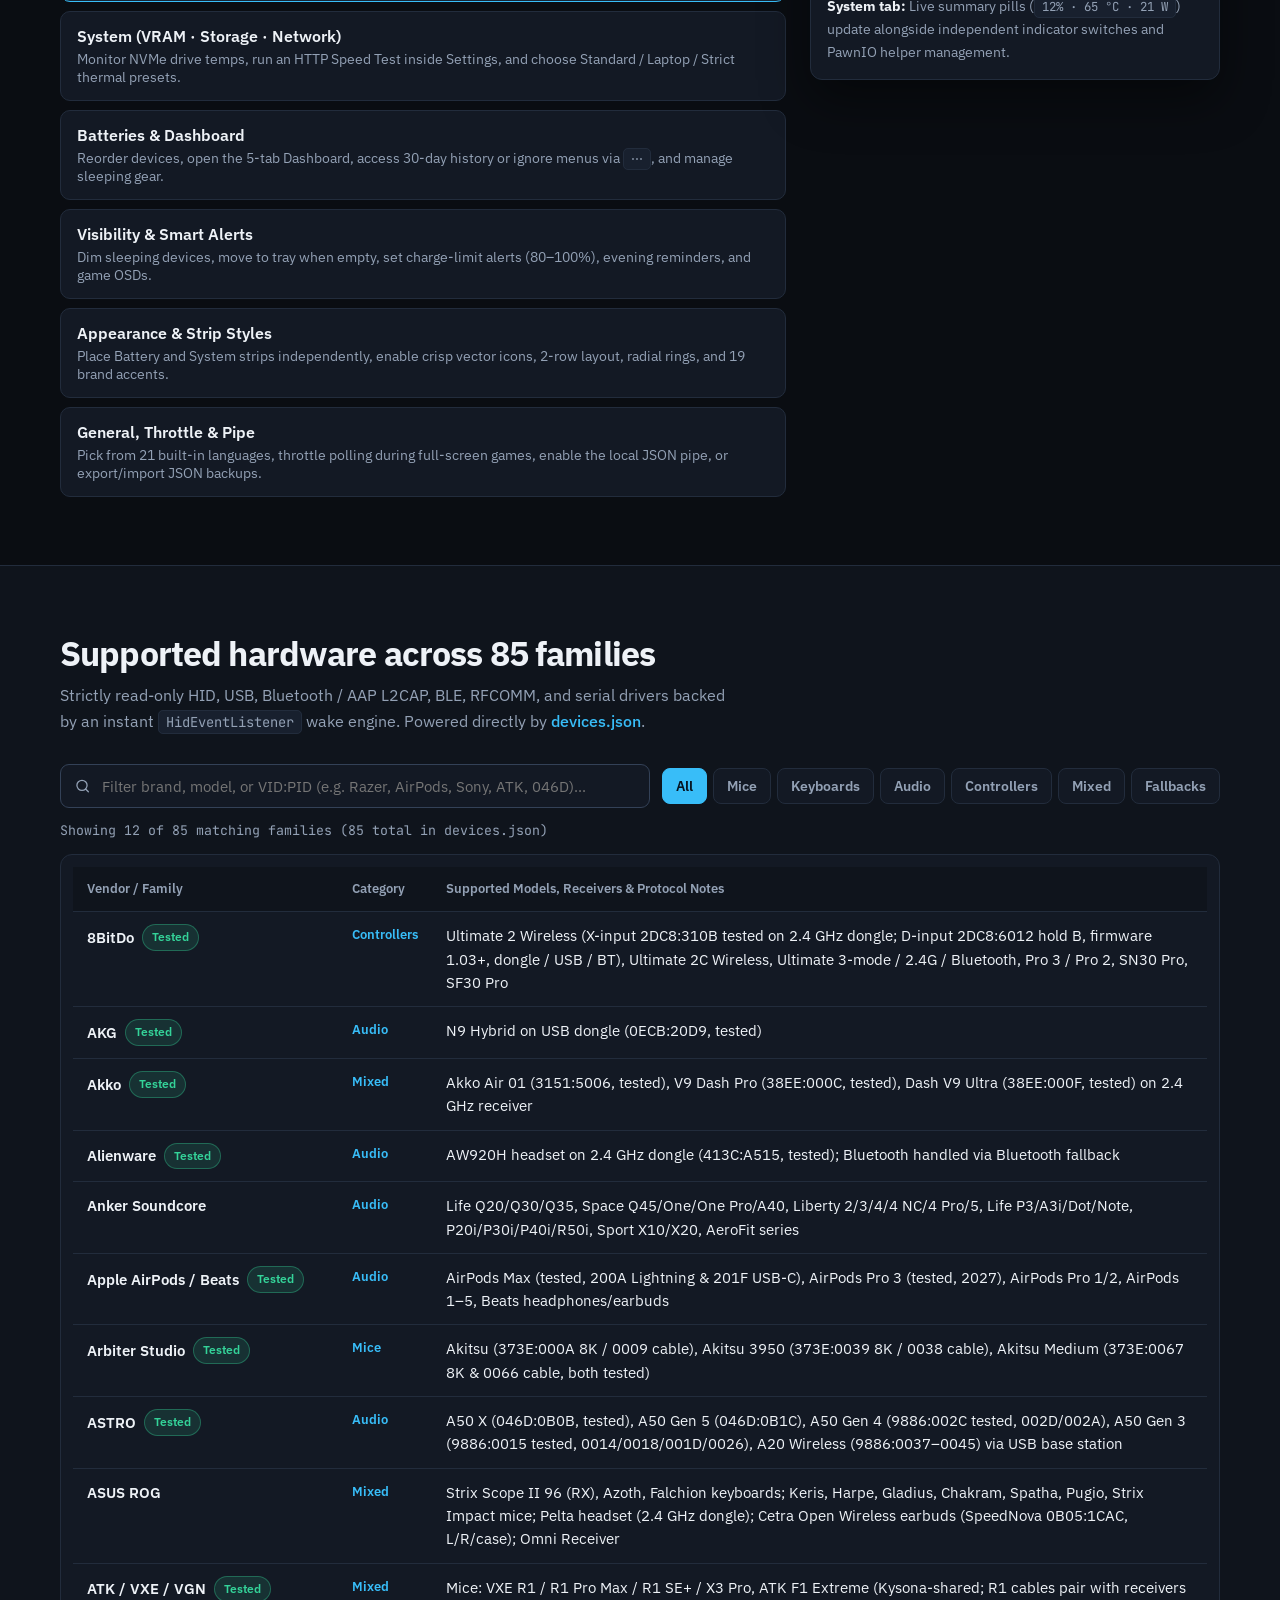
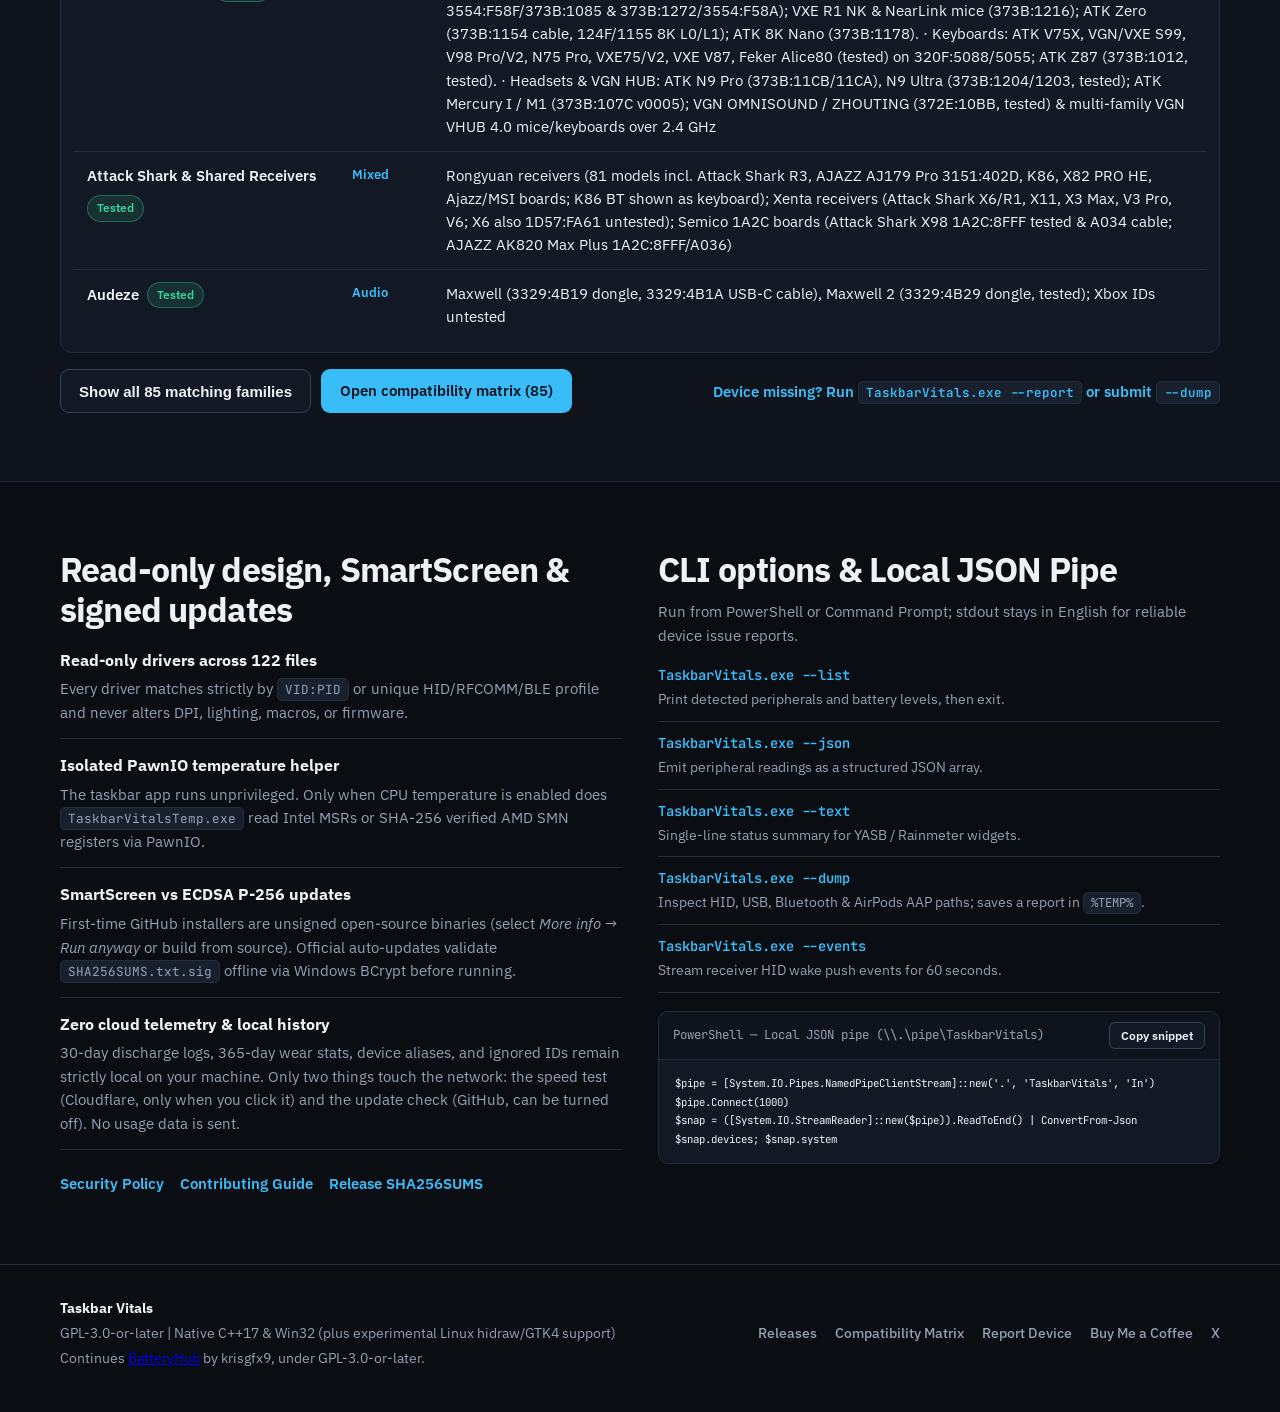
==== commit 5e6904aa: "Link the maintainer X account from README and site" ====
--- a/site/index.html
+++ b/site/index.html
@@ -9,6 +9,16 @@
   <meta property="og:description" content="7-metric Windows taskbar telemetry, rich sparkline hover cards, and read-only wireless peripheral batteries across 85 brand families.">
   <meta property="og:type" content="website">
   <meta property="og:url" content="https://symnistaken.github.io/TaskbarVitals/">
+  <meta property="og:site_name" content="Taskbar Vitals">
+  <meta property="og:image" content="https://symnistaken.github.io/TaskbarVitals/social-card.png">
+  <meta property="og:image:width" content="1200">
+  <meta property="og:image:height" content="630">
+  <meta property="og:image:alt" content="Taskbar Vitals on the Windows taskbar: a GPU hover card and a headset battery card.">
+  <meta name="twitter:card" content="summary_large_image">
+  <meta name="twitter:title" content="Taskbar Vitals">
+  <meta name="twitter:description" content="Wireless battery levels and CPU, GPU, RAM readings on the Windows taskbar. Free and open source.">
+  <meta name="twitter:image" content="https://symnistaken.github.io/TaskbarVitals/social-card.png">
+  <meta name="twitter:image:alt" content="Taskbar Vitals on the Windows taskbar: a GPU hover card and a headset battery card.">
   <link rel="icon" type="image/svg+xml" href="docs/readme/logo-dark.svg">
   <link rel="preconnect" href="https://fonts.googleapis.com">
   <link rel="preconnect" href="https://fonts.gstatic.com" crossorigin>
@@ -527,6 +537,7 @@
         <a href="compatibility.html">Compatibility Matrix</a>
         <a href="https://github.com/symNistaken/TaskbarVitals/issues/new/choose" target="_blank" rel="noopener">Report Device</a>
         <a href="https://buymeacoffee.com/symnistaken" target="_blank" rel="noopener">Buy Me a Coffee</a>
+        <a href="https://x.com/symnistaken" target="_blank" rel="noopener">X</a>
       </div>
     </div>
   </footer>
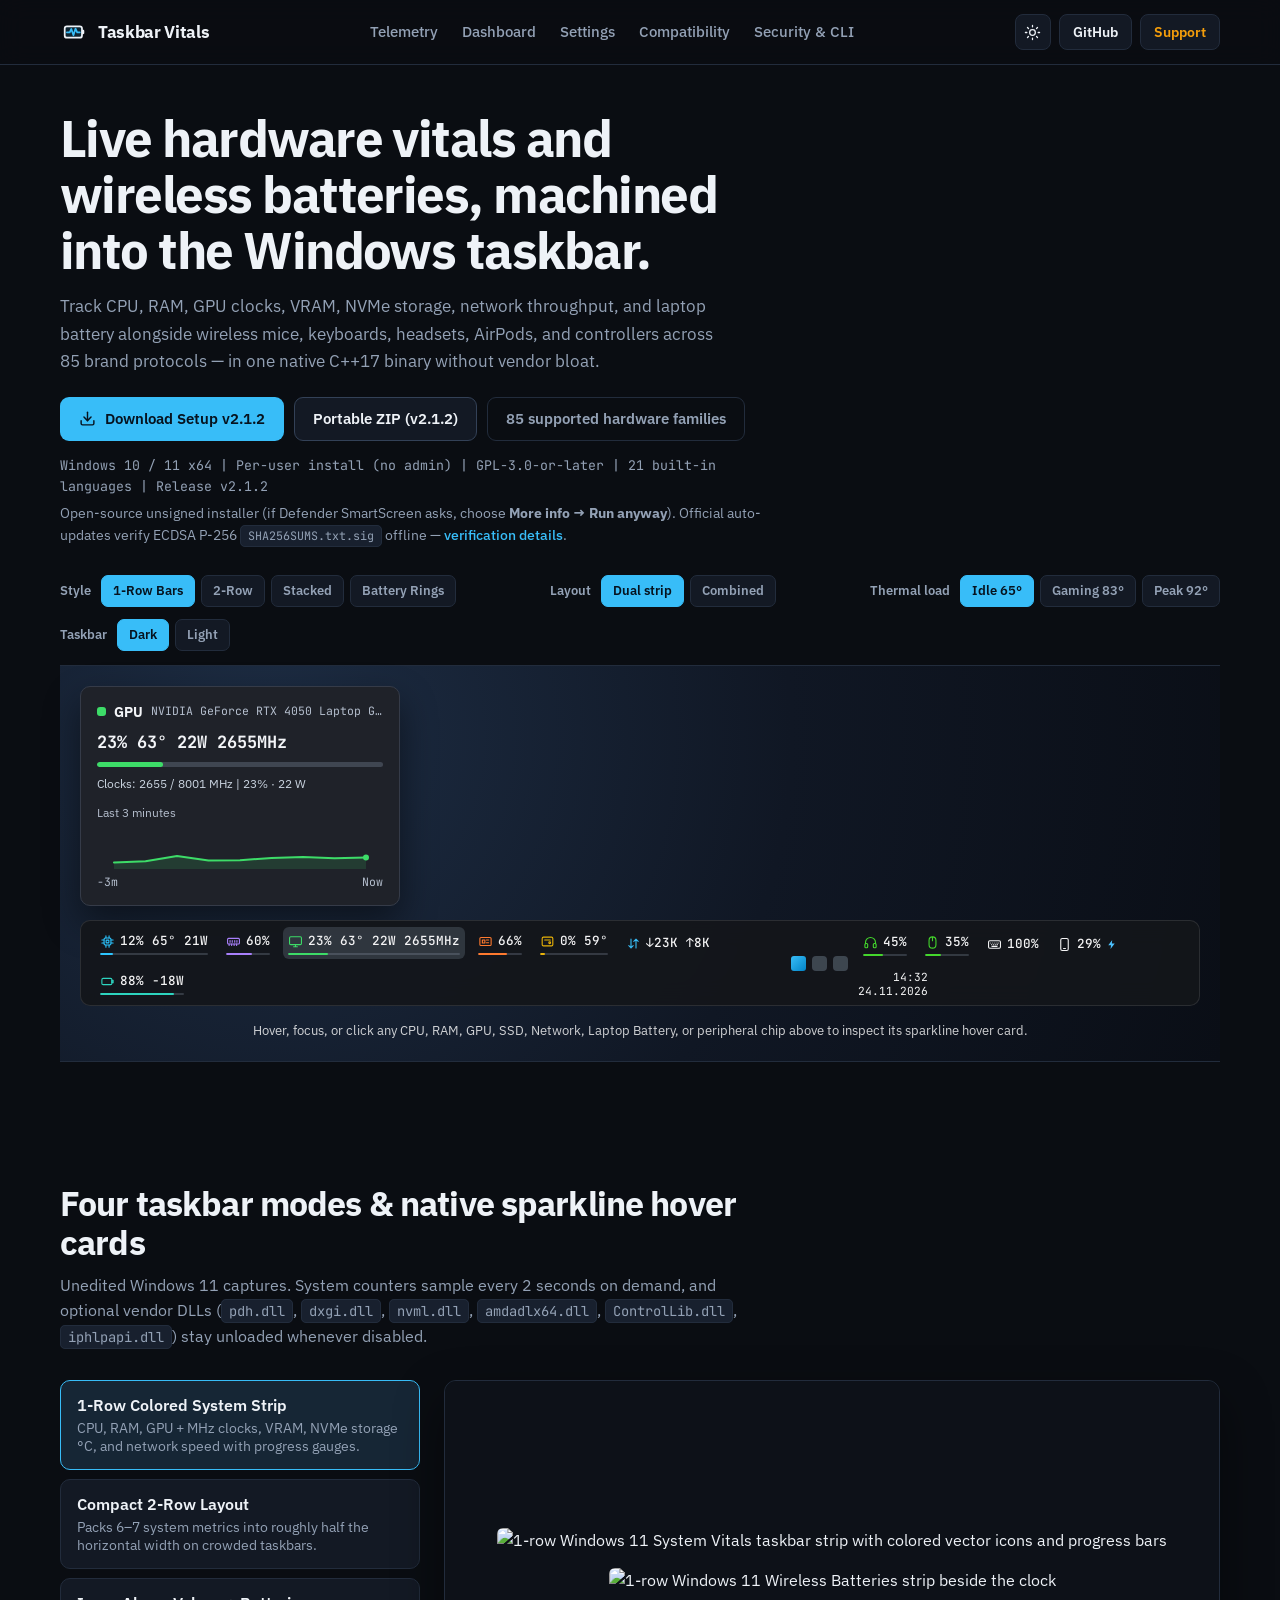
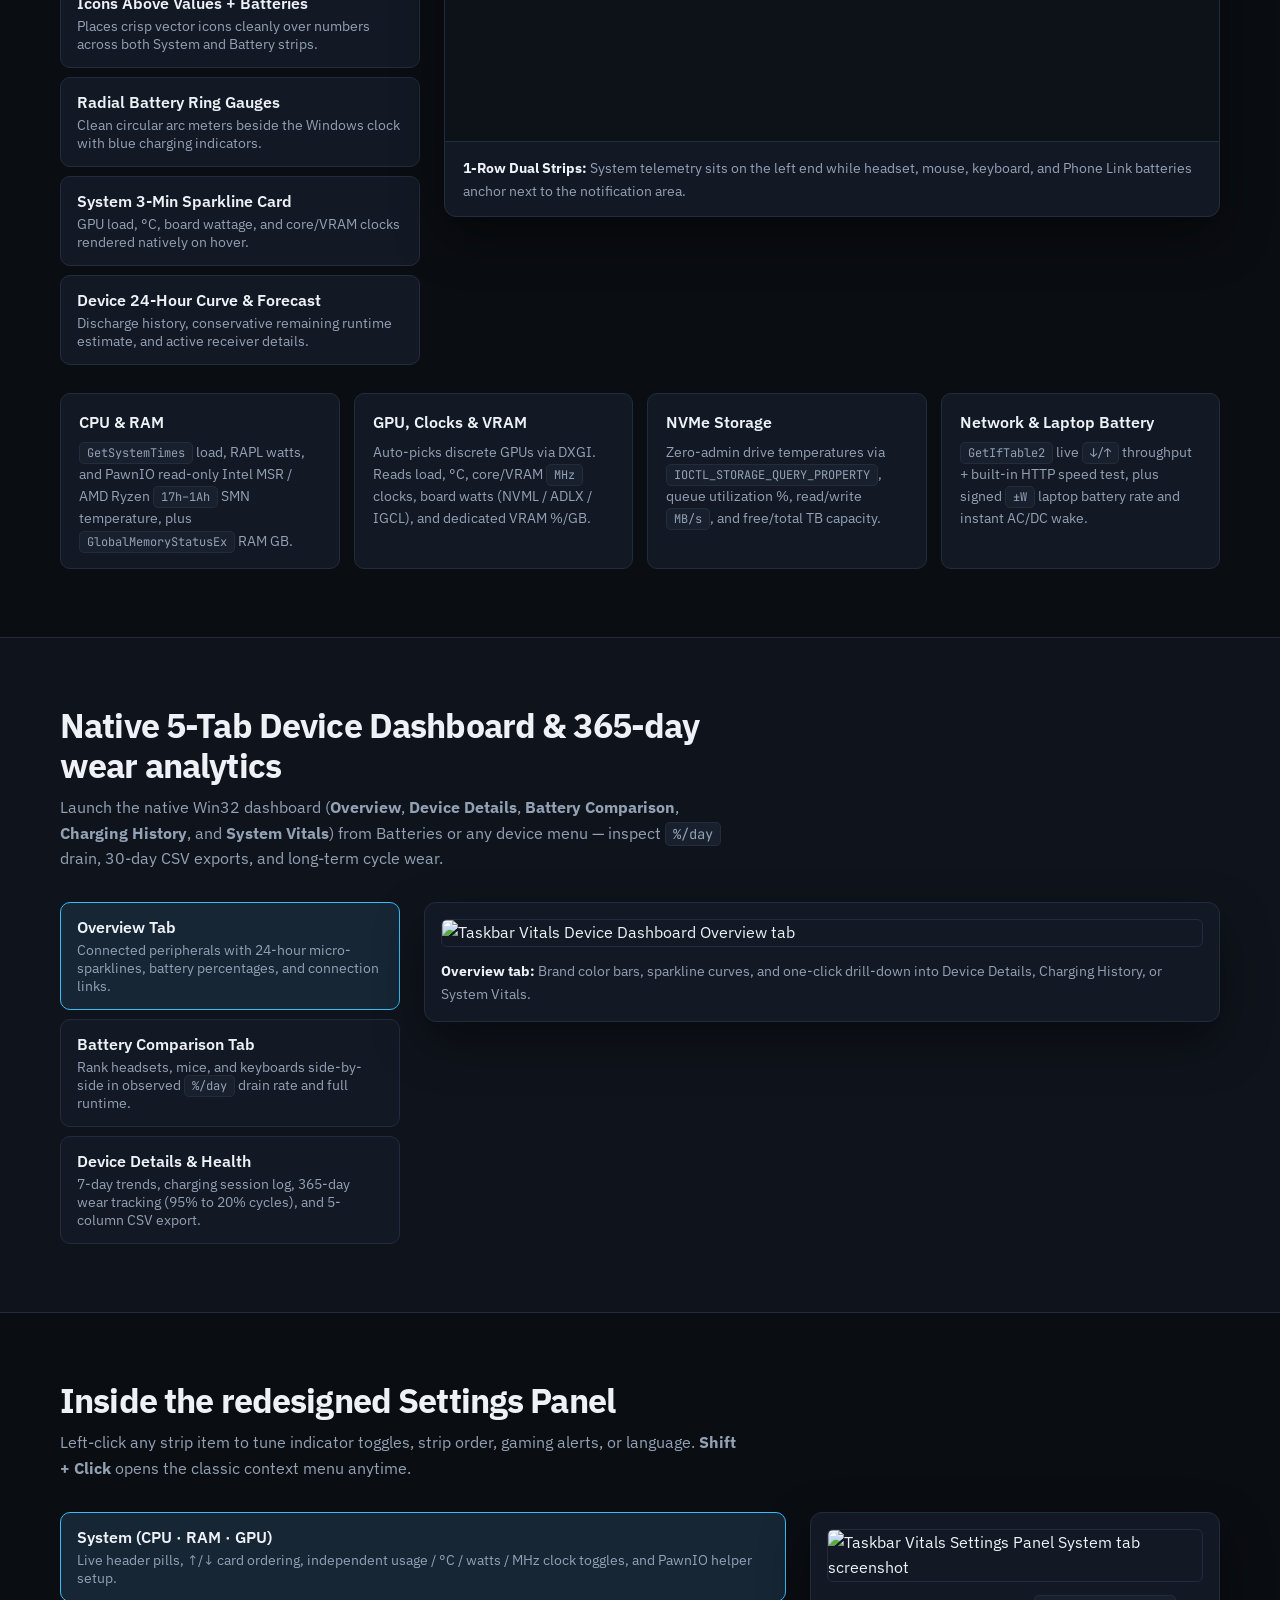
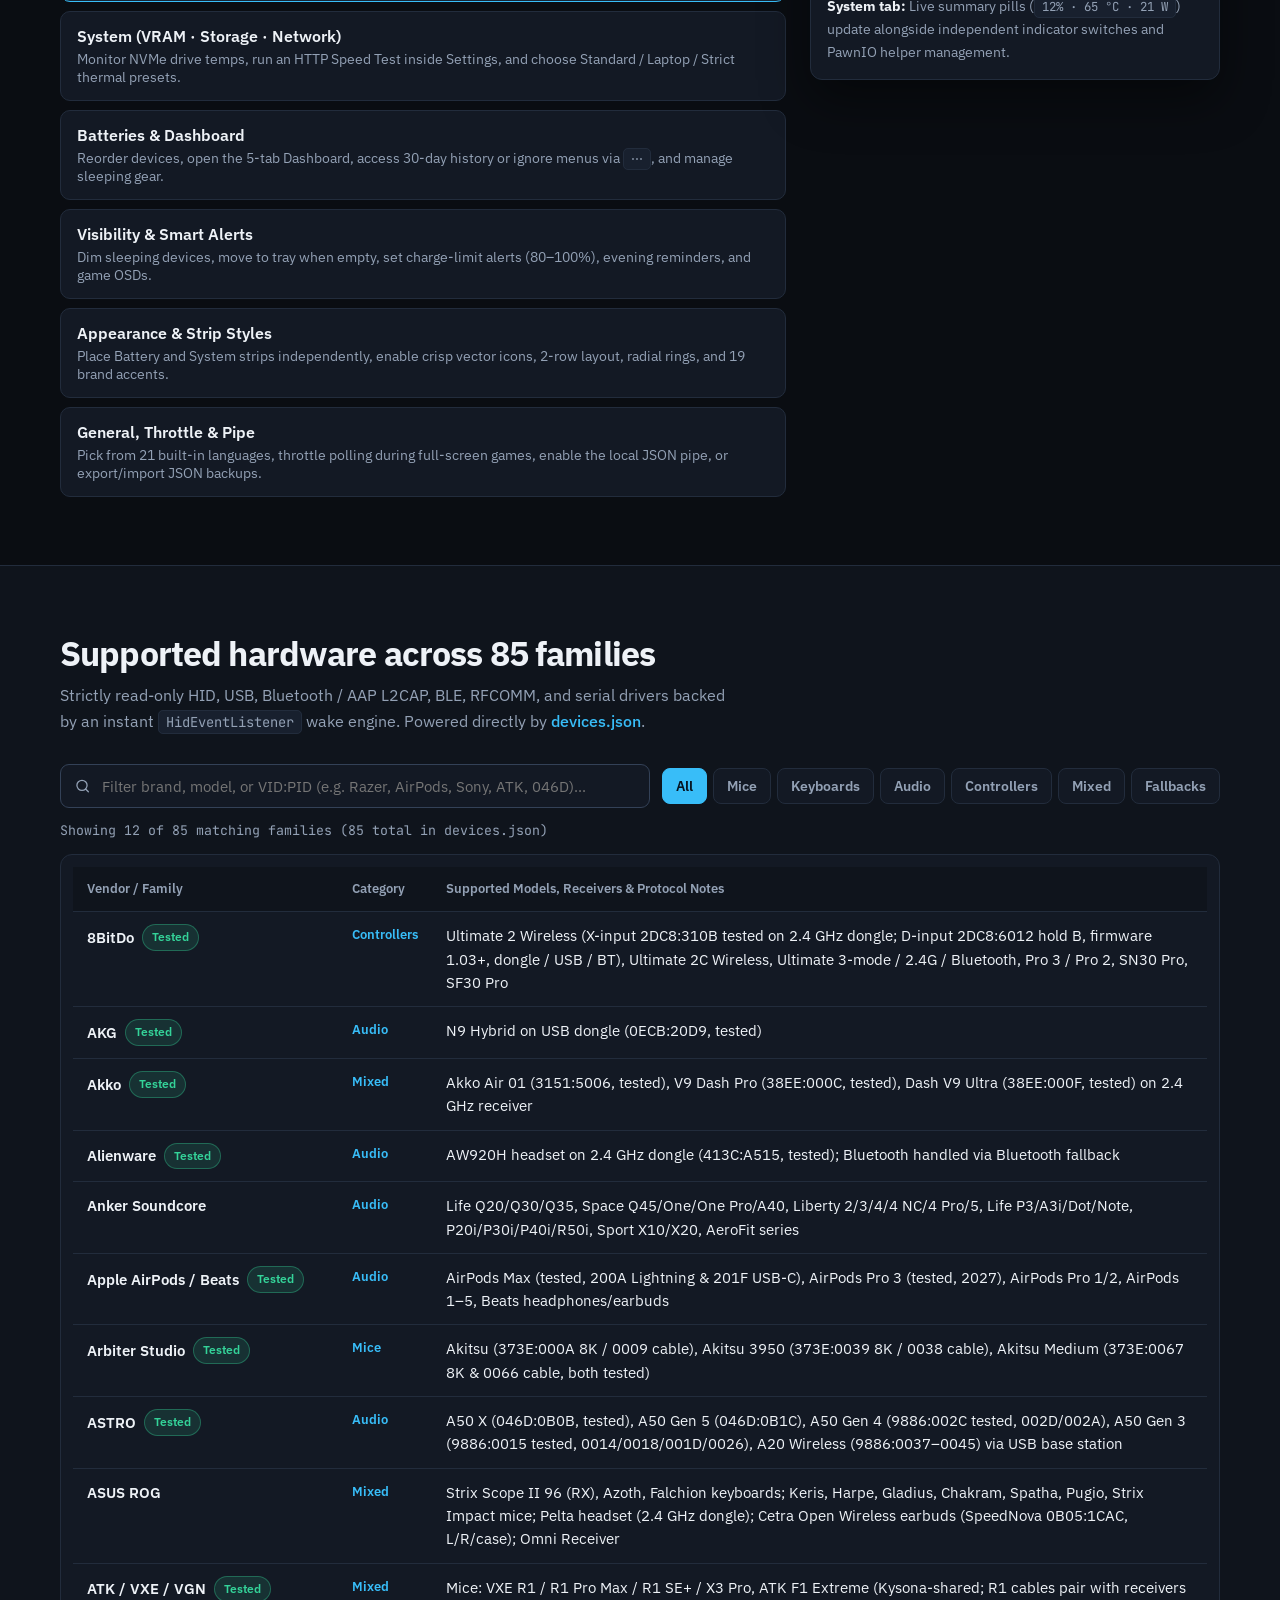
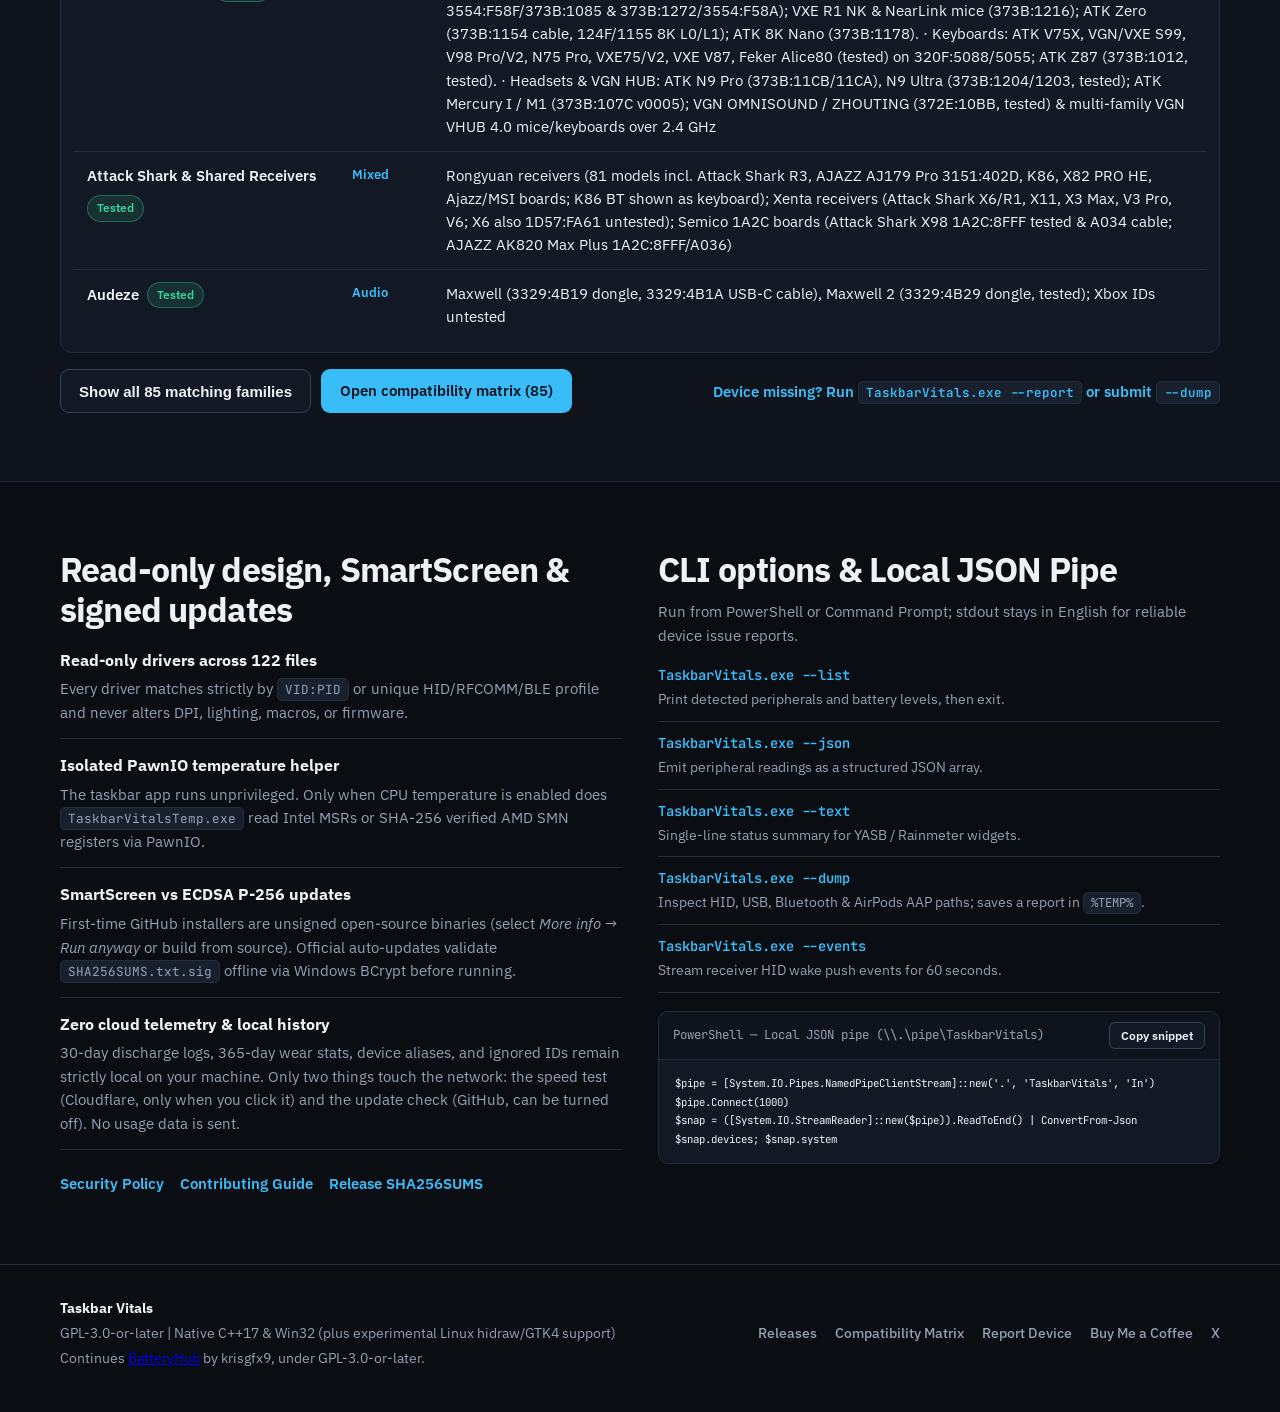
==== commit 1928ea3c: "Prepare Taskbar Vitals 2.1.2 release" ====
--- a/site/index.html
+++ b/site/index.html
@@ -93,16 +93,16 @@
                 <polyline points="7 10 12 15 17 10"/>
                 <line x1="12" x2="12" y1="15" y2="3"/>
               </svg>
-              <span id="download-setup-label">Download Setup v2.1.1</span>
+              <span id="download-setup-label">Download Setup v2.1.2</span>
             </a>
             <a id="download-zip-btn" class="btn btn-secondary" href="https://github.com/symNistaken/TaskbarVitals/releases/latest">
-              <span id="download-zip-label">Portable ZIP (v2.1.1)</span>
+              <span id="download-zip-label">Portable ZIP (v2.1.2)</span>
             </a>
             <a class="btn btn-quiet" href="compatibility.html">85 supported hardware families</a>
           </div>
 
           <p class="hero-facts mono">
-            Windows 10 / 11 x64 | Per-user install (no admin) | GPL-3.0-or-later | 21 built-in languages | Release <span id="live-version">v2.1.1</span>
+            Windows 10 / 11 x64 | Per-user install (no admin) | GPL-3.0-or-later | 21 built-in languages | Release <span id="live-version">v2.1.2</span>
           </p>
           <p class="hero-trust">
             Open-source unsigned installer (if Defender SmartScreen asks, choose <strong>More info &rarr; Run anyway</strong>). Official auto-updates verify ECDSA P-256 <code>SHA256SUMS.txt.sig</code> offline — <a class="inline-link" href="#security">verification details</a>.
